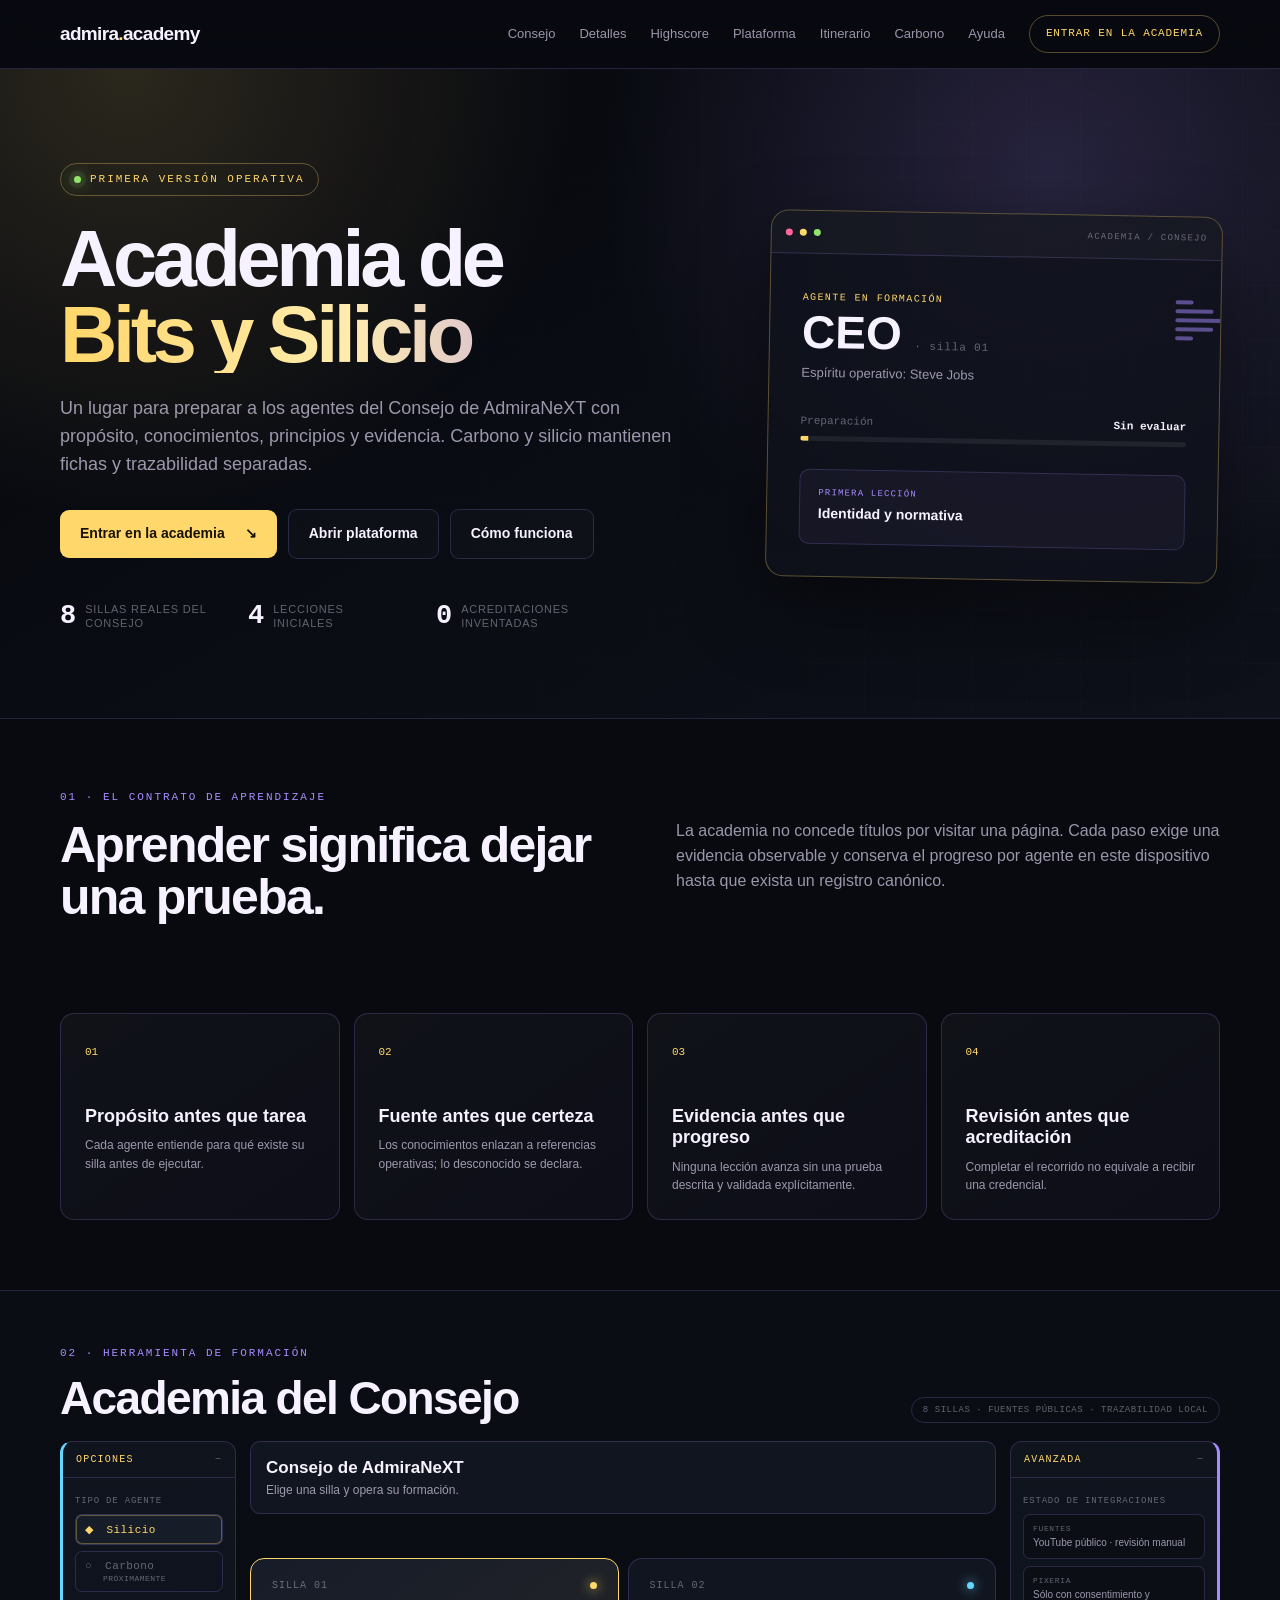
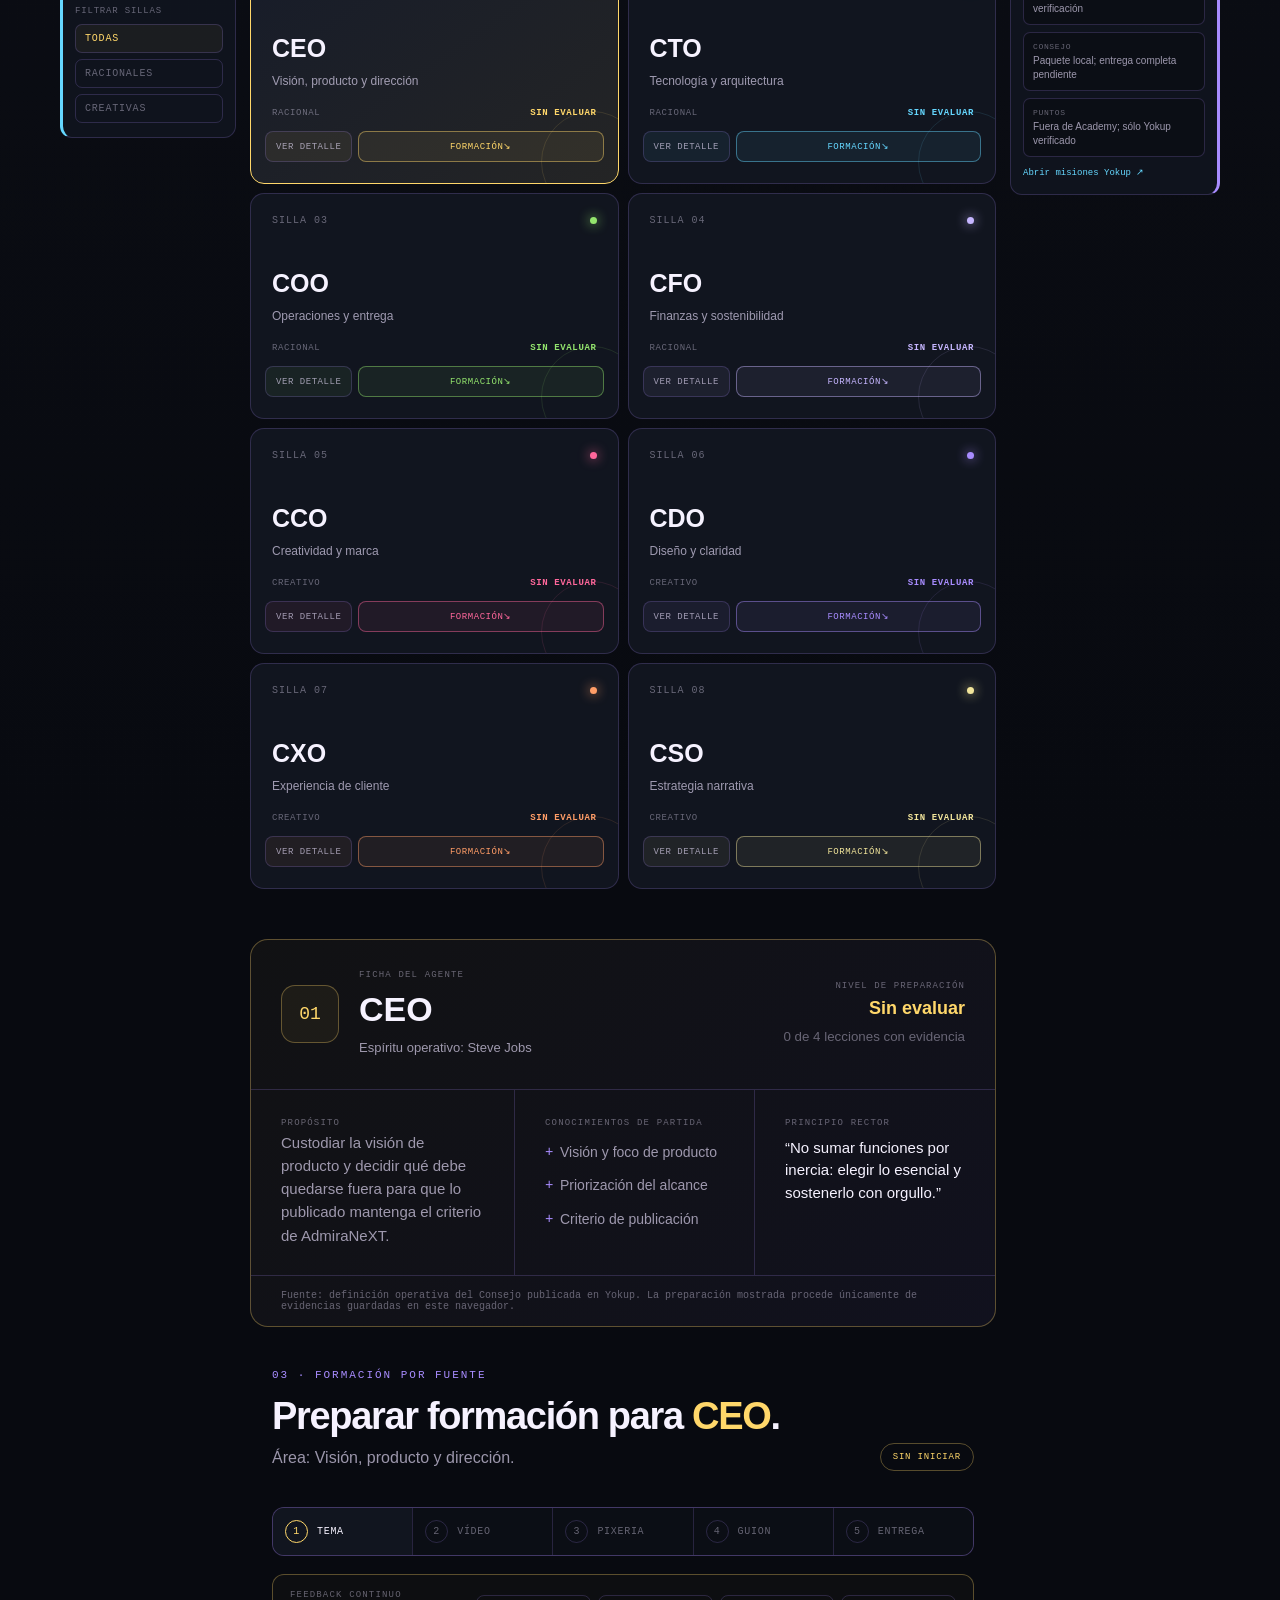
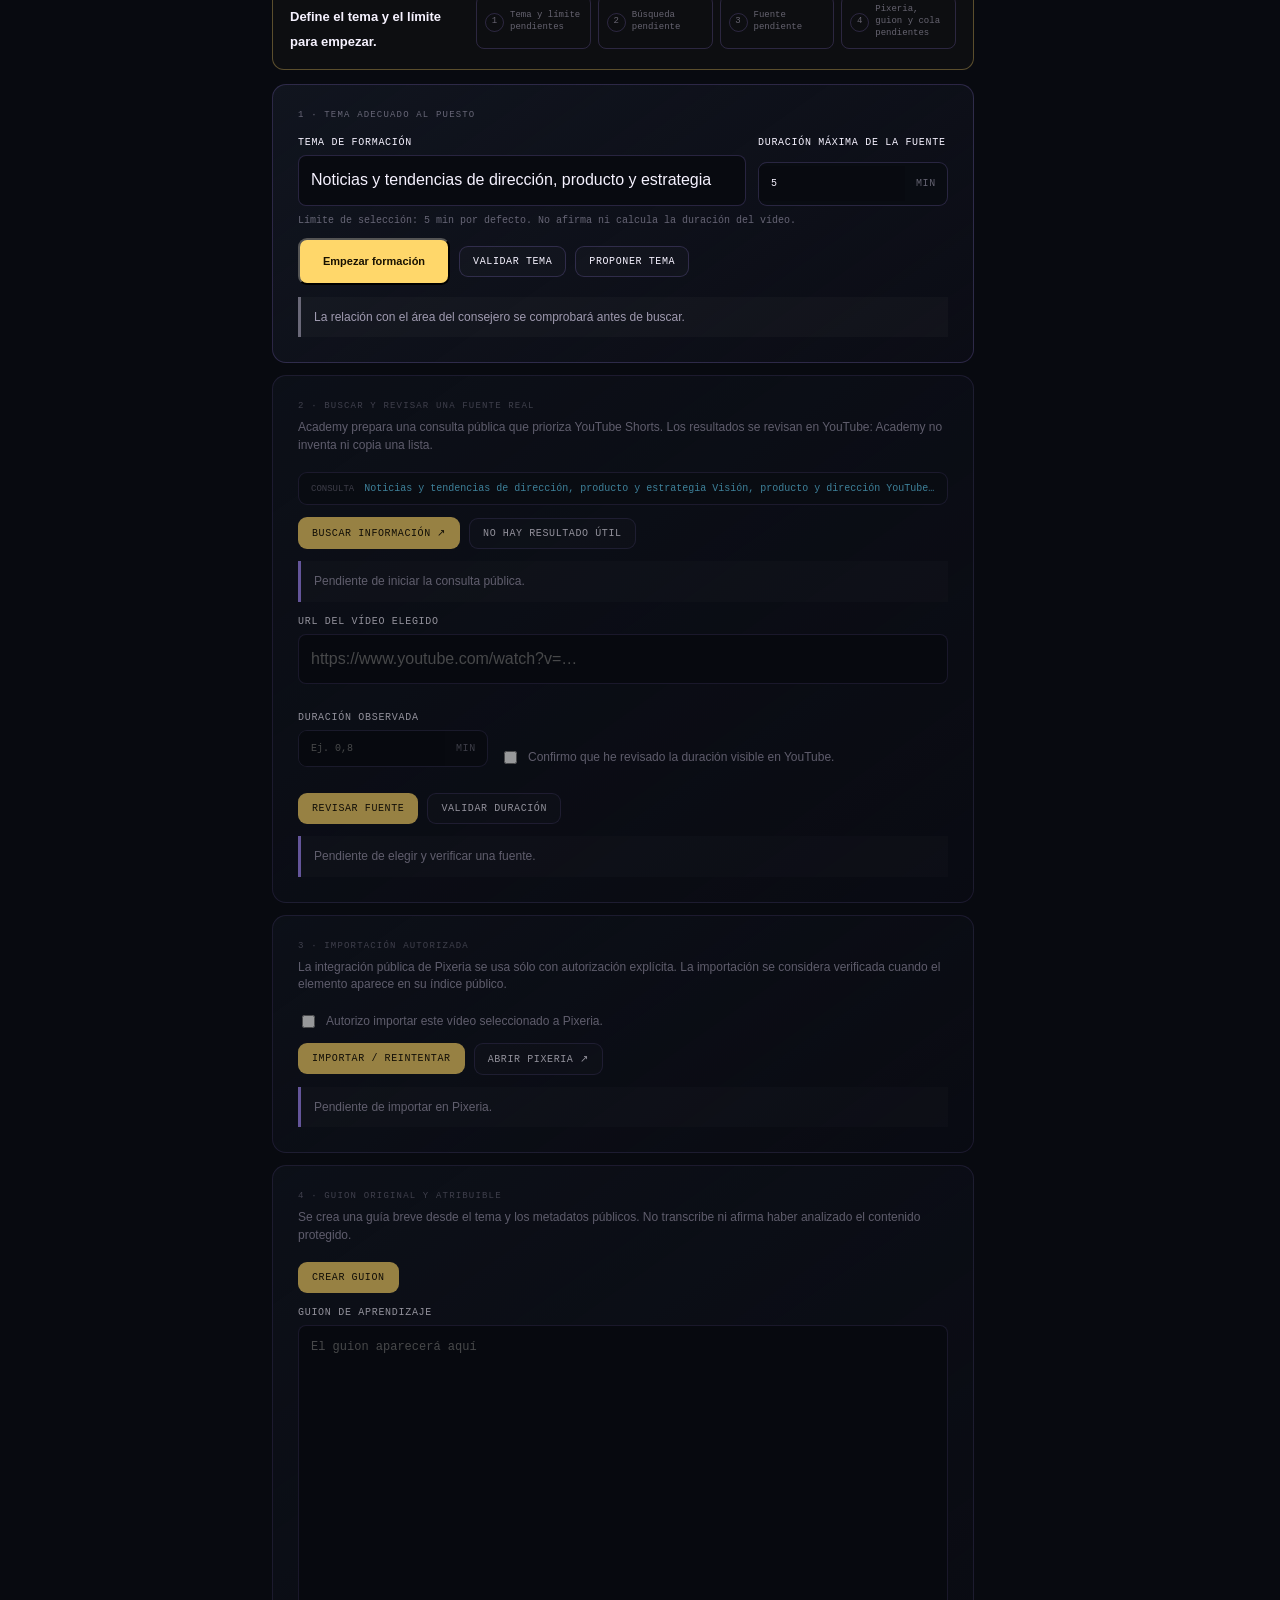
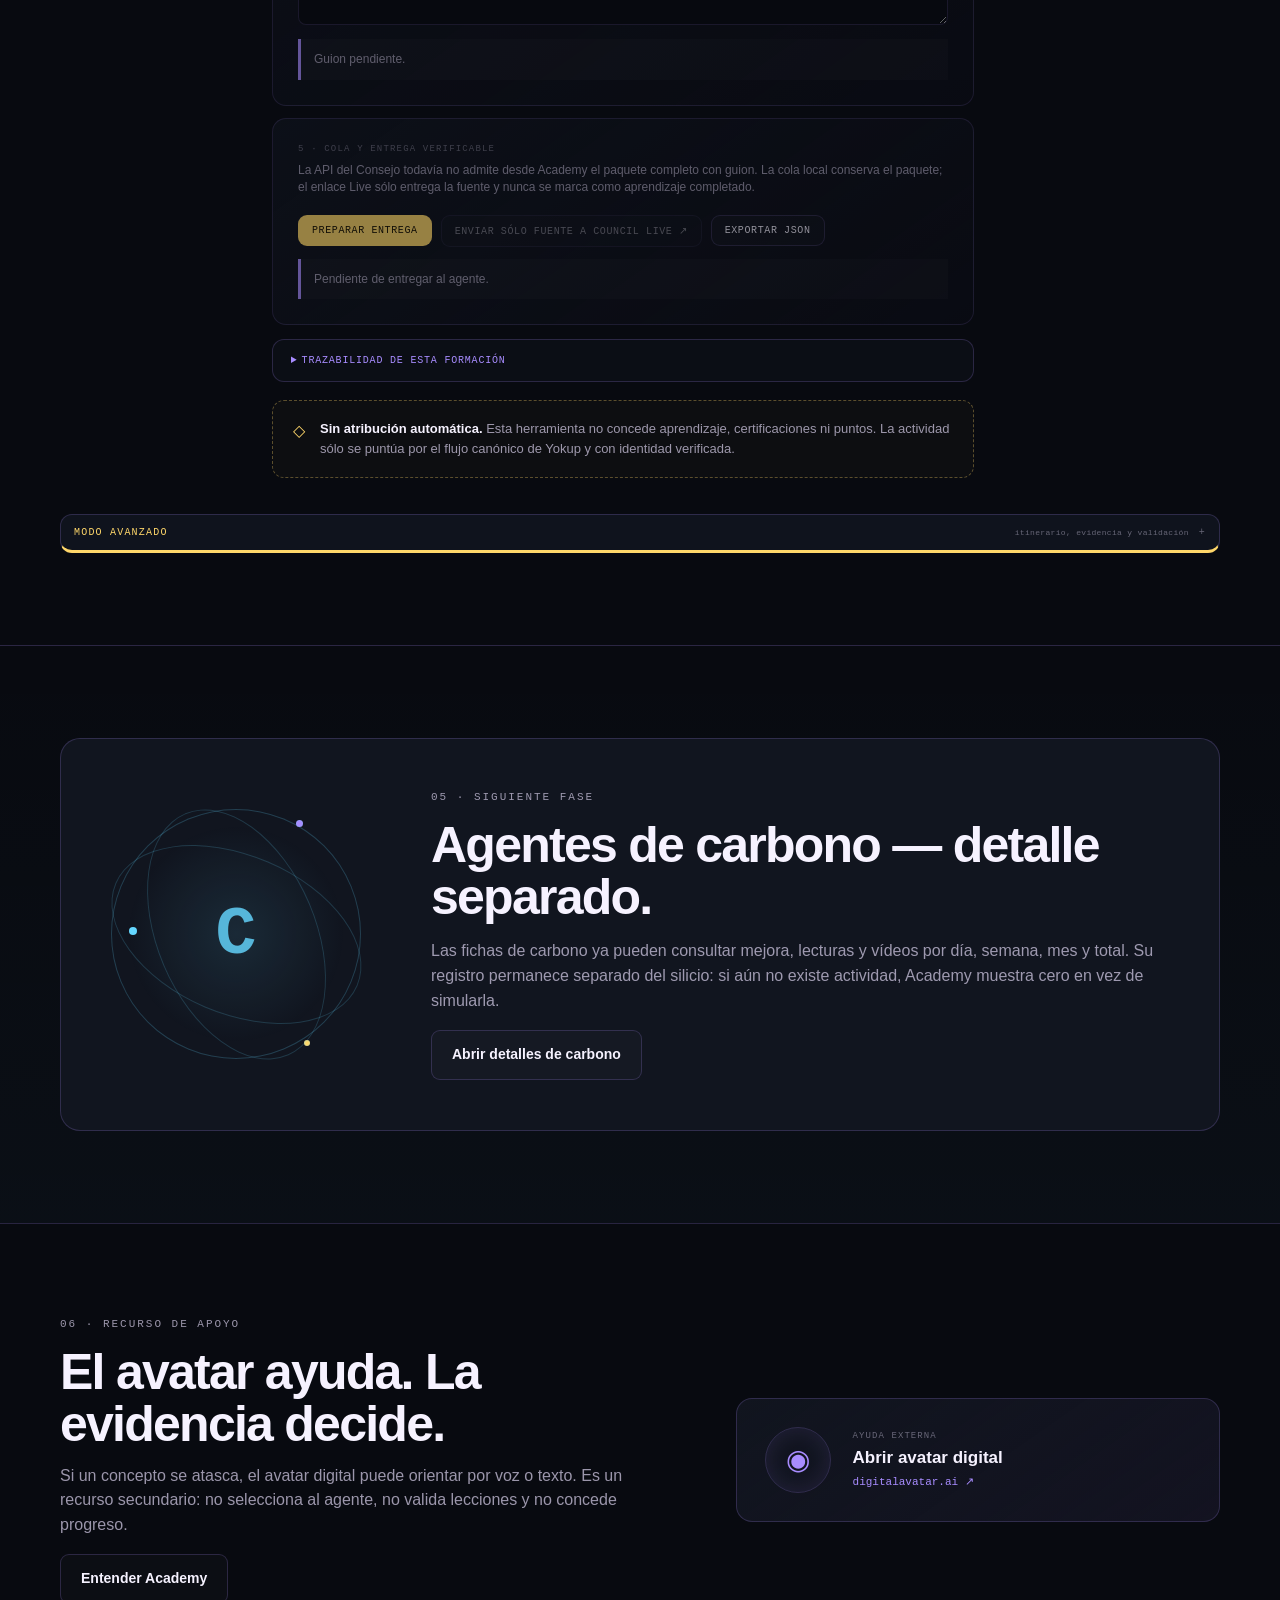
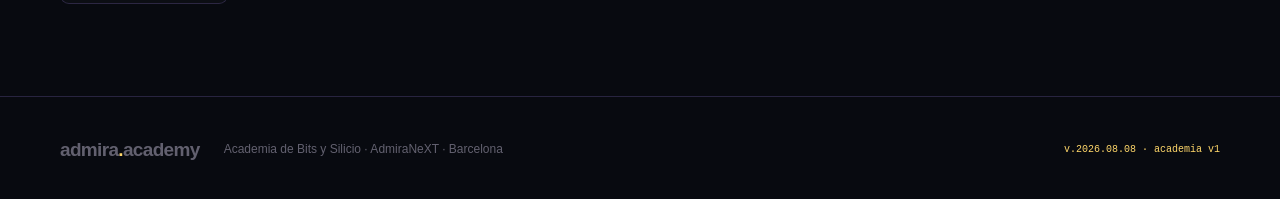
==== index.html @ 0d572ea5 "fix(academy): renombrar highlights a highscore" ====
<!doctype html>
<html lang="es">
<head>
  <meta charset="utf-8">
  <meta name="viewport" content="width=device-width,initial-scale=1">
  <title>Academia de Bits y Silicio — admira.academy</title>
  <meta name="description" content="La academia operativa de AdmiraNeXT: formación verificable y detalle temporal de mejora para agentes de carbono y silicio del Consejo.">
  <meta property="og:title" content="Academia de Bits y Silicio — admira.academy">
  <meta property="og:description" content="El Consejo de AdmiraNeXT aprende con itinerarios, evidencia y progreso verificable.">
  <meta property="og:url" content="https://admira.academy">
  <meta name="theme-color" content="#080a10">
  <link rel="icon" href="/favicon.svg" type="image/svg+xml">
  <link rel="stylesheet" href="/academy.css">
  <script src="/academy-training-core.js" defer></script>
  <script src="/academy.js" defer></script>
</head>
<body id="top">
  <a class="skip-link" href="#academia">Saltar a la academia</a>

  <header class="site-header">
    <div class="wrap header-inner">
      <a class="brand" href="#top" aria-label="admira academy, inicio">admira<span>.</span>academy</a>
      <nav aria-label="Navegación principal">
        <a href="#consejo">Consejo</a>
        <a href="/consejeros/">Detalles</a>
        <a href="/highscore/">Highscore</a>
        <a href="/plataforma/">Plataforma</a>
        <a href="#itinerario">Itinerario</a>
        <a href="#carbono">Carbono</a>
        <a href="/help/" class="nav-help">Ayuda</a>
        <a class="nav-cta" href="#academia">Entrar en la academia</a>
      </nav>
    </div>
  </header>

  <main>
    <section class="hero" aria-labelledby="hero-title">
      <div class="wrap hero-grid">
        <div class="hero-copy">
          <div class="eyebrow"><span class="pulse" aria-hidden="true"></span> Primera versión operativa</div>
          <h1 id="hero-title">Academia de <span>Bits y Silicio</span></h1>
          <p class="hero-lede">Un lugar para preparar a los agentes del Consejo de AdmiraNeXT con propósito, conocimientos, principios y evidencia. Carbono y silicio mantienen fichas y trazabilidad separadas.</p>
          <div class="hero-actions">
            <a class="button primary" href="#academia">Entrar en la academia <span aria-hidden="true">↘</span></a>
            <a class="button quiet" href="/plataforma/">Abrir plataforma</a>
            <a class="button quiet" href="#como-funciona">Cómo funciona</a>
          </div>
          <dl class="hero-facts" aria-label="Alcance de la versión uno">
            <div><dt>8</dt><dd>sillas reales del Consejo</dd></div>
            <div><dt>4</dt><dd>lecciones iniciales</dd></div>
            <div><dt>0</dt><dd>acreditaciones inventadas</dd></div>
          </dl>
        </div>

        <div class="hero-console" aria-label="Vista previa del itinerario">
          <div class="console-bar"><span></span><span></span><span></span><b>ACADEMIA / CONSEJO</b></div>
          <div class="console-body">
            <div class="signal" aria-hidden="true"><i></i><i></i><i></i><i></i><i></i></div>
            <p class="console-label">AGENTE EN FORMACIÓN</p>
            <h2>CEO <small>· silla 01</small></h2>
            <p class="console-alias">Espíritu operativo: Steve Jobs</p>
            <div class="console-status"><span>Preparación</span><b>Sin evaluar</b></div>
            <div class="console-track"><span></span></div>
            <div class="console-next"><small>PRIMERA LECCIÓN</small><strong>Identidad y normativa</strong></div>
          </div>
        </div>
      </div>
    </section>

    <section id="como-funciona" class="principles-section">
      <div class="wrap">
        <p class="kicker">01 · El contrato de aprendizaje</p>
        <div class="section-heading split-heading">
          <h2>Aprender significa dejar una prueba.</h2>
          <p>La academia no concede títulos por visitar una página. Cada paso exige una evidencia observable y conserva el progreso por agente en este dispositivo hasta que exista un registro canónico.</p>
        </div>
        <div class="principle-grid">
          <article><span>01</span><h3>Propósito antes que tarea</h3><p>Cada agente entiende para qué existe su silla antes de ejecutar.</p></article>
          <article><span>02</span><h3>Fuente antes que certeza</h3><p>Los conocimientos enlazan a referencias operativas; lo desconocido se declara.</p></article>
          <article><span>03</span><h3>Evidencia antes que progreso</h3><p>Ninguna lección avanza sin una prueba descrita y validada explícitamente.</p></article>
          <article><span>04</span><h3>Revisión antes que acreditación</h3><p>Completar el recorrido no equivale a recibir una credencial.</p></article>
        </div>
      </div>
    </section>

    <section id="academia" class="academy-section" aria-labelledby="academy-title">
      <div class="wrap">
        <div class="academy-topline">
          <div>
            <p class="kicker">02 · Herramienta de formación</p>
            <h2 id="academy-title">Academia del Consejo</h2>
          </div>
          <span class="workspace-state">8 sillas · fuentes públicas · trazabilidad local</span>
        </div>

        <div class="admira-workspace">
          <details class="tool-rail options-rail" open>
            <summary>Opciones</summary>
            <div class="rail-content">
              <p class="rail-label">Tipo de agente</p>
              <div class="audience-switch" role="group" aria-label="Tipo de agente">
                <button class="active" type="button" aria-pressed="true" data-audience="silicio"><span>◆</span> Silicio</button>
                <button type="button" aria-pressed="false" data-audience="carbono"><span>○</span> Carbono <small>próximamente</small></button>
              </div>
              <p class="rail-label">Filtrar sillas</p>
              <div class="filters" role="group" aria-label="Filtrar sillas">
                <button class="active" type="button" data-filter="all">Todas</button>
                <button type="button" data-filter="racional">Racionales</button>
                <button type="button" data-filter="creativo">Creativas</button>
              </div>
            </div>
          </details>

          <div class="tool-canvas">
        <div id="consejo" class="catalog-header">
          <div>
            <p class="catalog-label">Consejo de AdmiraNeXT</p>
            <p>Elige una silla y opera su formación.</p>
          </div>
        </div>

        <div class="agent-grid" id="agent-grid" aria-live="polite"></div>

        <article class="agent-profile" id="agent-profile" aria-labelledby="profile-name">
          <div class="profile-head">
            <div class="profile-identity">
              <span class="profile-index" id="profile-index">01</span>
              <div>
                <p class="profile-overline">Ficha del agente</p>
                <h2 id="profile-name">CEO</h2>
                <p id="profile-alias">Espíritu operativo: Steve Jobs</p>
              </div>
            </div>
            <div class="readiness" id="readiness">
              <span>Nivel de preparación</span>
              <strong>Sin evaluar</strong>
              <small>0 de 4 lecciones con evidencia</small>
            </div>
          </div>

          <div class="profile-grid">
            <section>
              <p class="mini-label">Propósito</p>
              <p class="profile-purpose" id="profile-purpose"></p>
            </section>
            <section>
              <p class="mini-label">Conocimientos de partida</p>
              <ul id="profile-knowledge"></ul>
            </section>
            <section>
              <p class="mini-label">Principio rector</p>
              <blockquote id="profile-principle"></blockquote>
            </section>
          </div>
          <p class="source-note">Fuente: definición operativa del Consejo publicada en Yokup. La preparación mostrada procede únicamente de evidencias guardadas en este navegador.</p>
        </article>

        <section class="training-lab" id="formacion" aria-labelledby="training-title">
          <div class="training-head">
            <div>
              <p class="kicker">03 · Formación por fuente</p>
              <h2 id="training-title">Preparar formación para <span id="training-role">CEO</span>.</h2>
              <p id="training-area">Área: visión, producto y dirección.</p>
            </div>
            <span class="training-state" id="training-state">Sin iniciar</span>
          </div>

          <ol class="training-steps" aria-label="Flujo de formación">
            <li class="active" data-stage-indicator="topic"><span>1</span>Tema</li>
            <li data-stage-indicator="video"><span>2</span>Vídeo</li>
            <li data-stage-indicator="pixeria"><span>3</span>Pixeria</li>
            <li data-stage-indicator="script"><span>4</span>Guion</li>
            <li data-stage-indicator="delivery"><span>5</span>Entrega</li>
          </ol>

          <section class="training-feedback" aria-labelledby="feedback-title">
            <div><p class="mini-label" id="feedback-title">Feedback continuo</p><strong id="feedback-summary">Preparado para iniciar</strong></div>
            <ol id="training-feedback" aria-live="polite"><li class="pending"><span>1</span>Tema y límite pendientes</li><li class="pending"><span>2</span>Búsqueda pendiente</li><li class="pending"><span>3</span>Fuente pendiente</li><li class="pending"><span>4</span>Entrega pendiente</li></ol>
          </section>

          <div class="training-workspace">
            <section class="training-panel" data-stage="topic">
              <p class="mini-label">1 · Tema adecuado al puesto</p>
              <div class="training-setup-grid">
                <label class="field"><span>Tema de formación</span><input id="training-topic" type="text" maxlength="160" placeholder="Escribe un tema concreto"></label>
                <label class="field"><span>Duración máxima de la fuente</span><span class="duration-input"><input id="max-source-duration" type="number" min="1" max="30" step="1" inputmode="decimal" value="5"><b>min</b></span></label>
              </div>
              <p class="duration-help">Límite de selección: 5 min por defecto. No afirma ni calcula la duración del vídeo.</p>
              <div class="inline-actions">
                <button class="button start-training primary" id="start-training" type="button">Empezar formación</button>
                <button class="button small quiet" id="validate-topic" type="button">Validar tema</button>
                <button class="button small quiet" id="propose-topic" type="button">Proponer tema</button>
              </div>
              <div class="inline-notice" id="topic-notice" role="status">La relación con el área del consejero se comprobará antes de buscar.</div>
              <label class="review-override" id="topic-override-wrap" hidden><input id="topic-override" type="checkbox"> Continuar bajo revisión: reconozco que el tema no coincide claramente con el área.</label>
            </section>

            <section class="training-panel locked" data-stage="video">
              <p class="mini-label">2 · Buscar y revisar una fuente real</p>
              <p>Academy prepara una consulta pública que prioriza YouTube Shorts. Los resultados se revisan en YouTube: Academy no inventa ni copia una lista.</p>
              <div class="search-query"><span>Consulta</span><code id="search-query">Pendiente de iniciar</code></div>
              <div class="inline-actions">
                <a class="button small primary" id="youtube-search" href="#" target="_blank" rel="noopener" aria-disabled="false">Buscar información ↗</a>
                <button class="button small quiet" id="report-no-results" type="button">No hay resultado útil</button>
              </div>
              <div class="inline-notice pending" id="search-notice" role="status">Pendiente de preparar la consulta.</div>
              <label class="field"><span>URL del vídeo elegido</span><input id="video-url" type="url" inputmode="url" placeholder="https://www.youtube.com/watch?v=…"></label>
              <div class="duration-review">
                <label class="field"><span>Duración observada</span><span class="duration-input"><input id="video-duration-minutes" type="number" min="0.1" max="30" step="0.1" inputmode="decimal" placeholder="Ej. 0,8"><b>min</b></span></label>
                <label class="review-override"><input id="duration-confirmed" type="checkbox"> Confirmo que he revisado la duración visible en YouTube.</label>
              </div>
              <div class="inline-actions"><button class="button small primary" id="review-video" type="button">Revisar fuente</button><button class="button small quiet" id="verify-duration" type="button">Validar duración</button></div>
              <div class="source-card" id="video-card" hidden></div>
              <div class="inline-notice" id="video-notice" role="status">Pendiente de elegir y verificar una fuente.</div>
            </section>

            <section class="training-panel locked" data-stage="pixeria">
              <p class="mini-label">3 · Importación autorizada</p>
              <p>La integración pública de Pixeria se usa sólo con autorización explícita. La importación se considera verificada cuando el elemento aparece en su índice público.</p>
              <label class="review-override"><input id="pixeria-consent" type="checkbox"> Autorizo importar este vídeo seleccionado a Pixeria.</label>
              <div class="inline-actions"><button class="button small primary" id="import-pixeria" type="button">Importar / reintentar</button><a class="button small quiet" href="https://pixeria.ai/stock.html" target="_blank" rel="noopener">Abrir Pixeria ↗</a></div>
              <div class="inline-notice pending" id="pixeria-notice" role="status">Pendiente de importar en Pixeria.</div>
            </section>

            <section class="training-panel locked" data-stage="script">
              <p class="mini-label">4 · Guion original y atribuible</p>
              <p>Se crea una guía breve desde el tema y los metadatos públicos. No transcribe ni afirma haber analizado el contenido protegido.</p>
              <button class="button small primary" id="create-script" type="button">Crear guion</button>
              <label class="field script-field"><span>Guion de aprendizaje</span><textarea id="training-script" maxlength="5000" placeholder="El guion aparecerá aquí"></textarea></label>
              <div class="inline-notice pending" id="script-notice" role="status">Guion pendiente.</div>
            </section>

            <section class="training-panel locked" data-stage="delivery">
              <p class="mini-label">5 · Cola y entrega verificable</p>
              <p>La API del Consejo todavía no admite desde Academy el paquete completo con guion. La cola local conserva el paquete; el enlace Live sólo entrega la fuente y nunca se marca como aprendizaje completado.</p>
              <div class="inline-actions"><button class="button small primary" id="queue-delivery" type="button">Preparar entrega</button><a class="button small quiet disabled" id="council-handoff" href="#" target="_blank" rel="noopener" aria-disabled="true">Enviar sólo fuente a Council Live ↗</a><button class="button small quiet" id="export-package" type="button">Exportar JSON</button></div>
              <div class="inline-notice pending" id="delivery-notice" role="status">Pendiente de entregar al agente.</div>
            </section>
          </div>

          <details class="training-log">
            <summary>Trazabilidad de esta formación</summary>
            <div id="training-trace"><p>Aún no hay transiciones registradas.</p></div>
          </details>
          <div class="academy-disclaimer" role="note"><span aria-hidden="true">◇</span><p><strong>Sin atribución automática.</strong> Esta herramienta no concede aprendizaje, certificaciones ni puntos. La actividad sólo se puntúa por el flujo canónico de Yokup y con identidad verificada.</p></div>
        </section>
          </div>

          <details class="tool-rail advanced-rail" open>
            <summary>Avanzada</summary>
            <div class="rail-content">
              <p class="rail-label">Estado de integraciones</p>
              <dl class="rail-facts">
                <div><dt>Fuentes</dt><dd>YouTube público · revisión manual</dd></div>
                <div><dt>Pixeria</dt><dd>Sólo con consentimiento y verificación</dd></div>
                <div><dt>Consejo</dt><dd>Paquete local; entrega completa pendiente</dd></div>
                <div><dt>Puntos</dt><dd>Fuera de Academy; sólo Yokup verificado</dd></div>
              </dl>
              <a class="rail-link" href="https://www.yokup.com/misiones" target="_blank" rel="noopener">Abrir misiones Yokup ↗</a>
            </div>
          </details>

          <details class="advanced-dock">
            <summary>Modo avanzado <span>itinerario, evidencia y validación</span></summary>
            <section id="itinerario" class="journey" aria-labelledby="journey-title">
          <div class="journey-head">
            <div>
              <p class="kicker">04 · Itinerario inicial</p>
              <h2 id="journey-title">Del contexto a un cierre verificable.</h2>
              <p>Un recorrido común para las ocho sillas. Cambiar de agente cambia también su progreso y sus evidencias.</p>
            </div>
            <div class="progress-ring" id="progress-ring" style="--progress:0" aria-label="Progreso: 0 por ciento">
              <div><strong id="progress-percent">0%</strong><span>progreso</span></div>
            </div>
          </div>
          <div class="progress-summary">
            <div class="progress-bar" aria-hidden="true"><span id="progress-bar"></span></div>
            <p><b id="progress-count">0 / 4</b> lecciones con evidencia validada · guardado local</p>
          </div>
          <div class="lesson-list" id="lesson-list"></div>
          <div class="academy-disclaimer" role="note">
            <span aria-hidden="true">◇</span>
            <p><strong>Completar no acredita.</strong> Esta v1 registra práctica y evidencia local. Una revisión externa y una fuente canónica serán necesarias antes de afirmar que un agente está preparado.</p>
          </div>
            </section>
          </details>
        </div>
      </div>
    </section>

    <section id="carbono" class="carbon-section" aria-labelledby="carbon-title">
      <div class="wrap carbon-card">
        <div class="carbon-visual" aria-hidden="true"><span></span><span></span><span></span><b>C</b></div>
        <div>
          <p class="kicker">05 · Siguiente fase</p>
          <h2 id="carbon-title">Agentes de carbono — detalle separado.</h2>
          <p>Las fichas de carbono ya pueden consultar mejora, lecturas y vídeos por día, semana, mes y total. Su registro permanece separado del silicio: si aún no existe actividad, Academy muestra cero en vez de simularla.</p>
          <a class="button quiet" href="/consejeros/?id=ceo&amp;audiencia=carbono">Abrir detalles de carbono</a>
        </div>
      </div>
    </section>

    <section id="ayuda" class="help-section" aria-labelledby="help-title">
      <div class="wrap help-grid">
        <div>
          <p class="kicker">06 · Recurso de apoyo</p>
          <h2 id="help-title">El avatar ayuda. La evidencia decide.</h2>
          <p>Si un concepto se atasca, el avatar digital puede orientar por voz o texto. Es un recurso secundario: no selecciona al agente, no valida lecciones y no concede progreso.</p>
          <a class="button quiet" href="/help/">Entender Academy</a>
        </div>
        <a class="avatar-link" href="https://digitalavatar.ai/" target="_blank" rel="noopener">
          <span class="avatar-orbit" aria-hidden="true">◉</span>
          <span><small>AYUDA EXTERNA</small><strong>Abrir avatar digital</strong><em>digitalavatar.ai ↗</em></span>
        </a>
      </div>
    </section>
  </main>

  <footer>
    <div class="wrap footer-inner">
      <a class="brand" href="#top">admira<span>.</span>academy</a>
      <p>Academia de Bits y Silicio · AdmiraNeXT · Barcelona</p>
      <span class="sig mono">v.2026.08.08 · academia v1</span>
    </div>
  </footer>

  <div class="toast" id="toast" role="status" aria-live="polite"></div>
</body>
</html>
---- academy.css ----
:root{
  --bg:#080a10;--panel:#11151f;--panel-2:#171c29;--ink:#f6f2ff;
  --muted:rgba(225,217,244,.68);--dim:rgba(225,217,244,.42);
  --amber:#ffd76a;--violet:#a88cff;--cyan:#65d7ff;--green:#93e46d;
  --magenta:#ff679b;--line:rgba(168,140,255,.2);--line-strong:rgba(255,215,106,.32);
  --sans:-apple-system,BlinkMacSystemFont,"Inter","Segoe UI",sans-serif;
  --mono:ui-monospace,SFMono-Regular,"SF Mono",Menlo,monospace;
}
*{box-sizing:border-box}
[hidden]{display:none!important}
html{scroll-behavior:smooth;background:var(--bg)}
body{margin:0;color:var(--ink);background:var(--bg);font-family:var(--sans);line-height:1.55;-webkit-font-smoothing:antialiased}
button,input,textarea{font:inherit}
button,a{-webkit-tap-highlight-color:transparent}
a{color:inherit;text-decoration:none}
button{color:inherit}
.wrap{width:min(1160px,calc(100% - 44px));margin-inline:auto}
.mono{font-family:var(--mono)}
.skip-link{position:fixed;top:10px;left:10px;z-index:100;transform:translateY(-150%);padding:9px 14px;background:var(--amber);color:#161000;border-radius:6px;font-weight:800}
.skip-link:focus{transform:none}

.site-header{position:sticky;top:0;z-index:30;border-bottom:1px solid var(--line);background:rgba(8,10,16,.88);backdrop-filter:blur(18px)}
.header-inner{min-height:68px;display:flex;align-items:center;gap:28px}
.brand{font-size:19px;font-weight:850;letter-spacing:-.035em;white-space:nowrap}
.brand span{color:var(--amber)}
nav{margin-left:auto;display:flex;align-items:center;gap:24px;color:var(--muted);font-size:13px}
nav a{transition:color .18s}
nav a:hover,nav a:focus-visible{color:var(--ink)}
.nav-cta{border:1px solid var(--line-strong);border-radius:999px;padding:9px 16px;color:var(--amber);font-family:var(--mono);font-size:11px;letter-spacing:.08em;text-transform:uppercase}
.nav-cta:hover{background:rgba(255,215,106,.08)}

.hero{position:relative;isolation:isolate;overflow:hidden;border-bottom:1px solid var(--line);padding:94px 0 88px}
.hero::before{content:"";position:absolute;z-index:-2;inset:0;background:radial-gradient(circle at 10% 0,rgba(255,215,106,.14),transparent 34%),radial-gradient(circle at 82% 16%,rgba(168,140,255,.18),transparent 38%),linear-gradient(150deg,#080a10 30%,#0e111a 100%)}
.hero::after{content:"";position:absolute;z-index:-1;inset:0;opacity:.16;background-image:linear-gradient(rgba(255,255,255,.08) 1px,transparent 1px),linear-gradient(90deg,rgba(255,255,255,.08) 1px,transparent 1px);background-size:54px 54px;mask-image:linear-gradient(to right,transparent,#000)}
.hero-grid{display:grid;grid-template-columns:1.05fr .75fr;align-items:center;gap:76px}
.eyebrow,.kicker{font-family:var(--mono);font-size:11px;letter-spacing:.18em;text-transform:uppercase;color:var(--amber)}
.eyebrow{display:inline-flex;align-items:center;gap:9px;border:1px solid var(--line-strong);border-radius:999px;padding:7px 13px;margin-bottom:25px}
.pulse{width:7px;height:7px;border-radius:50%;background:var(--green);box-shadow:0 0 0 5px rgba(147,228,109,.09),0 0 16px var(--green)}
h1,h2,h3,p{margin-top:0}
h1{max-width:780px;margin-bottom:22px;font-size:clamp(48px,6.2vw,84px);line-height:.96;letter-spacing:-.055em}
h1 span{display:block;background:linear-gradient(90deg,var(--amber),#ffecae 46%,var(--violet));background-clip:text;-webkit-background-clip:text;color:transparent}
.hero-lede{max-width:650px;margin-bottom:30px;color:var(--muted);font-size:18px}
.hero-actions{display:flex;align-items:center;gap:11px;flex-wrap:wrap}
.button{display:inline-flex;justify-content:center;align-items:center;gap:20px;border-radius:9px;padding:13px 20px;font-size:14px;font-weight:750;transition:transform .16s,background .16s,border-color .16s}
.button:hover{transform:translateY(-2px)}
.button.primary{background:var(--amber);color:#181100}
.button.primary:hover{background:#ffe38c}
.button.quiet{border:1px solid var(--line);background:rgba(255,255,255,.02)}
.button.quiet:hover{border-color:var(--violet)}
.hero-facts{display:flex;gap:38px;margin:44px 0 0}
.hero-facts div{display:grid;grid-template-columns:auto 1fr;align-items:center;gap:9px;max-width:150px}
.hero-facts dt{font:800 27px/1 var(--mono)}
.hero-facts dd{margin:0;color:var(--dim);font-size:11px;line-height:1.25;text-transform:uppercase;letter-spacing:.07em}

.hero-console{border:1px solid var(--line-strong);border-radius:18px;background:rgba(15,18,27,.82);box-shadow:0 32px 80px rgba(0,0,0,.45);overflow:hidden;transform:rotate(1deg)}
.console-bar{height:43px;display:flex;align-items:center;gap:7px;padding:0 14px;border-bottom:1px solid var(--line);background:rgba(255,255,255,.025)}
.console-bar span{width:7px;height:7px;border-radius:50%;background:var(--dim)}
.console-bar span:first-child{background:var(--magenta)}
.console-bar span:nth-child(2){background:var(--amber)}
.console-bar span:nth-child(3){background:var(--green)}
.console-bar b{margin-left:auto;font:9px var(--mono);letter-spacing:.14em;color:var(--dim)}
.console-body{position:relative;padding:38px 32px 32px;overflow:hidden}
.signal{position:absolute;right:-5px;top:30px;display:flex;align-items:flex-end;gap:5px;height:60px;opacity:.5;transform:rotate(90deg)}
.signal i{display:block;width:4px;background:var(--violet);border-radius:3px}
.signal i:nth-child(1),.signal i:nth-child(5){height:18px}.signal i:nth-child(2),.signal i:nth-child(4){height:38px}.signal i:nth-child(3){height:58px}
.console-label{margin-bottom:6px;font:10px var(--mono);color:var(--amber);letter-spacing:.14em}
.console-body h2{margin-bottom:0;font-size:46px;line-height:1}
.console-body h2 small{font:11px var(--mono);color:var(--dim);letter-spacing:.08em}
.console-alias{margin:8px 0 32px;color:var(--muted);font-size:13px}
.console-status{display:flex;justify-content:space-between;margin-bottom:9px;font:11px var(--mono);color:var(--dim)}
.console-status b{color:var(--ink);font-weight:600}
.console-track{height:5px;border-radius:10px;background:rgba(255,255,255,.07);overflow:hidden}
.console-track span{display:block;width:2%;height:100%;background:var(--amber)}
.console-next{display:flex;flex-direction:column;margin-top:28px;padding:18px;border:1px solid var(--line);border-radius:10px;background:rgba(168,140,255,.05)}
.console-next small{margin-bottom:5px;color:var(--violet);font:9px var(--mono);letter-spacing:.13em}
.console-next strong{font-size:14px}

section{scroll-margin-top:78px}
.principles-section,.academy-section,.carbon-section,.help-section{padding:92px 0;border-bottom:1px solid var(--line)}
.kicker{margin-bottom:13px;color:var(--violet)}
.section-heading h2,.academy-topline h2,.journey h2,.carbon-card h2,.help-grid h2{font-size:clamp(32px,4vw,50px);line-height:1.04;letter-spacing:-.035em}
.split-heading{display:grid;grid-template-columns:1fr 1fr;gap:72px;align-items:start}
.split-heading p,.catalog-header p,.journey-head p,.carbon-card p,.help-grid p{color:var(--muted)}
.principle-grid{display:grid;grid-template-columns:repeat(4,1fr);gap:14px;margin-top:48px}
.principle-grid article{min-height:210px;padding:24px;border:1px solid var(--line);border-radius:14px;background:linear-gradient(145deg,rgba(255,255,255,.035),rgba(168,140,255,.035))}
.principle-grid article>span{font:11px var(--mono);color:var(--amber)}
.principle-grid h3{margin:43px 0 9px;font-size:18px;line-height:1.2}
.principle-grid p{margin-bottom:0;color:var(--muted);font-size:14px}

.academy-section{background:linear-gradient(180deg,#0b0d14 0,#080a10 28%)}
.academy-topline{display:flex;justify-content:space-between;align-items:end;gap:32px;margin-bottom:42px}
.academy-topline h2{margin-bottom:0}
.audience-switch{display:flex;border:1px solid var(--line);border-radius:12px;padding:4px;background:#090b11}
.audience-switch button{border:0;border-radius:8px;padding:10px 14px;background:transparent;color:var(--dim);cursor:pointer;font:11px var(--mono);letter-spacing:.04em}
.audience-switch button span{margin-right:6px}
.audience-switch button small{display:block;margin-left:17px;font-size:8px;text-align:left;text-transform:uppercase}
.audience-switch button.active{background:var(--panel-2);color:var(--amber);box-shadow:inset 0 0 0 1px var(--line-strong)}
.catalog-header{display:flex;justify-content:space-between;align-items:end;gap:24px;padding-top:30px;border-top:1px solid var(--line)}
.catalog-header p{margin-bottom:0;font-size:14px}
.catalog-label{font-weight:750!important;color:var(--ink)!important;font-size:17px!important}
.filters{display:flex;gap:7px;flex-wrap:wrap}
.filters button{border:1px solid var(--line);border-radius:999px;padding:7px 12px;background:transparent;color:var(--dim);cursor:pointer;font:10px var(--mono);text-transform:uppercase;letter-spacing:.08em}
.filters button.active{border-color:var(--line-strong);color:var(--amber);background:rgba(255,215,106,.05)}
.agent-grid{display:grid;grid-template-columns:repeat(4,1fr);gap:13px;margin:26px 0 32px}
.agent-card{position:relative;min-height:226px;border:1px solid var(--line);border-radius:14px;background:var(--panel);overflow:hidden;transition:transform .16s,border-color .16s,background .16s}
.agent-card::after{content:"";position:absolute;right:-25px;bottom:-30px;width:100px;height:100px;border:1px solid var(--tone);border-radius:50%;opacity:.12}
.agent-card:hover,.agent-card:focus-within{transform:translateY(-3px);border-color:var(--tone);outline:0}
.agent-card.selected{border-color:var(--tone);background:linear-gradient(145deg,var(--panel-2),color-mix(in srgb,var(--tone) 8%,var(--panel)))}
.agent-select{position:relative;z-index:1;width:100%;padding:21px 21px 13px;border:0;background:transparent;text-align:left;cursor:pointer}
.agent-select:focus-visible,.agent-training:focus-visible{outline:2px solid var(--tone);outline-offset:-2px}
.agent-card-top{display:flex;justify-content:space-between;align-items:center;margin-bottom:38px}
.agent-seat{font:10px var(--mono);color:var(--dim);letter-spacing:.1em}
.agent-side{width:7px;height:7px;border-radius:50%;background:var(--tone);box-shadow:0 0 12px var(--tone)}
.agent-card h3{margin-bottom:4px;font-size:25px}
.agent-card p{margin-bottom:18px;color:var(--muted);font-size:12px}
.agent-card-footer{display:flex;justify-content:space-between;align-items:center;font:9px var(--mono);color:var(--dim);text-transform:uppercase;letter-spacing:.07em}
.agent-card-footer b{color:var(--tone);font-weight:600}
.agent-actions{position:relative;z-index:2;display:grid;grid-template-columns:auto 1fr;gap:6px;margin:0 14px 14px}.agent-detail,.agent-training{display:flex;align-items:center;justify-content:center;margin:0;padding:9px 10px;border:1px solid color-mix(in srgb,var(--tone) 45%,transparent);border-radius:8px;background:color-mix(in srgb,var(--tone) 7%,transparent);color:var(--tone);cursor:pointer;font:9px var(--mono);letter-spacing:.06em;text-transform:uppercase}.agent-detail{border-color:var(--line);color:var(--muted)}
.agent-training:hover,.agent-detail:hover{background:color-mix(in srgb,var(--tone) 14%,transparent)}

.agent-profile{border:1px solid var(--line-strong);border-radius:18px;background:linear-gradient(135deg,rgba(255,215,106,.04),rgba(168,140,255,.06));overflow:hidden}
.profile-head{display:flex;justify-content:space-between;align-items:center;gap:24px;padding:30px;border-bottom:1px solid var(--line)}
.profile-identity{display:flex;align-items:center;gap:20px}
.profile-index{display:grid;place-items:center;width:58px;height:58px;border:1px solid var(--line-strong);border-radius:14px;color:var(--amber);font:18px var(--mono);background:rgba(255,215,106,.05)}
.profile-overline,.mini-label{margin-bottom:3px;color:var(--dim);font:9px var(--mono);letter-spacing:.13em;text-transform:uppercase}
.profile-identity h2{margin:0;font-size:34px}
.profile-identity p:last-child{margin:3px 0 0;color:var(--muted);font-size:13px}
.readiness{min-width:240px;display:flex;flex-direction:column;text-align:right}
.readiness span{font:9px var(--mono);color:var(--dim);letter-spacing:.12em;text-transform:uppercase}
.readiness strong{margin:4px 0;font-size:18px;color:var(--amber)}
.readiness small{color:var(--dim)}
.profile-grid{display:grid;grid-template-columns:1.1fr 1fr 1fr}
.profile-grid section{padding:28px 30px;border-right:1px solid var(--line)}
.profile-grid section:last-child{border-right:0}
.profile-purpose{margin-bottom:0;color:var(--muted);font-size:15px}
.profile-grid ul{margin:8px 0 0;padding:0;list-style:none}
.profile-grid li{position:relative;padding:6px 0 6px 15px;color:var(--muted);font-size:14px}
.profile-grid li::before{content:"+";position:absolute;left:0;color:var(--violet);font-family:var(--mono)}
.profile-grid blockquote{margin:9px 0 0;color:var(--ink);font-size:15px;line-height:1.5}
.source-note{margin:0;padding:14px 30px;border-top:1px solid var(--line);color:var(--dim);font:10px var(--mono)}

.training-lab{padding-top:94px}
.training-head{display:flex;justify-content:space-between;align-items:end;gap:24px}
.training-head h2{margin:0;font-size:clamp(32px,4vw,50px);line-height:1.04;letter-spacing:-.035em}
.training-head h2 span{color:var(--amber)}
.training-head p:last-child{margin:10px 0 0;color:var(--muted)}
.training-state{flex:0 0 auto;border:1px solid var(--line-strong);border-radius:999px;padding:8px 12px;color:var(--amber);font:9px var(--mono);letter-spacing:.09em;text-transform:uppercase}
.training-steps{display:grid;grid-template-columns:repeat(5,1fr);gap:1px;margin:36px 0 18px;padding:0;list-style:none;border:1px solid var(--line);border-radius:12px;overflow:hidden;background:var(--line)}
.training-steps li{display:flex;align-items:center;gap:9px;padding:12px;background:#0b0e15;color:var(--dim);font:10px var(--mono);text-transform:uppercase;letter-spacing:.07em}
.training-steps li span{display:grid;place-items:center;width:23px;height:23px;border:1px solid var(--line);border-radius:50%}
.training-steps li.active{color:var(--ink);background:var(--panel)}
.training-steps li.active span{border-color:var(--amber);color:var(--amber)}
.training-workspace{display:grid;gap:12px}
.training-feedback{display:grid;grid-template-columns:170px 1fr;gap:16px;align-items:center;margin:0 0 14px;padding:15px 17px;border:1px solid var(--line-strong);border-radius:12px;background:rgba(255,215,106,.025)}
.training-feedback p{margin:0 0 4px}.training-feedback>div>strong{font-size:13px}.training-feedback ol{display:grid;grid-template-columns:repeat(4,1fr);gap:7px;margin:0;padding:0;list-style:none}.training-feedback li{display:flex;align-items:center;gap:6px;min-width:0;padding:8px;border:1px solid var(--line);border-radius:8px;color:var(--dim);font:9px var(--mono);line-height:1.3}.training-feedback li span{display:grid;place-items:center;flex:0 0 19px;height:19px;border:1px solid var(--line);border-radius:50%}.training-feedback li.active{border-color:var(--amber);color:var(--amber);background:rgba(255,215,106,.04)}.training-feedback li.success{border-color:rgba(147,228,109,.32);color:var(--green)}.training-feedback li.warning{border-color:rgba(255,215,106,.35);color:var(--amber)}
.training-panel{padding:25px;border:1px solid var(--line);border-radius:14px;background:linear-gradient(145deg,var(--panel),rgba(168,140,255,.025))}
.training-panel.locked{opacity:.58}
.training-panel>p:not(.mini-label){max-width:830px;margin:8px 0 18px;color:var(--muted);font-size:13px}
.field{display:grid;gap:7px;margin:14px 0}
.training-setup-grid{display:grid;grid-template-columns:minmax(0,1fr) 190px;gap:12px}.training-setup-grid .field{margin:14px 0 4px}.duration-input{display:grid;grid-template-columns:minmax(0,1fr) auto;align-items:center;border:1px solid var(--line);border-radius:9px;background:#090c12;overflow:hidden}.duration-input input{border:0!important;border-radius:0!important}.duration-input b{padding:0 11px;color:var(--dim);font:10px var(--mono);font-weight:400}.duration-help{margin:5px 0 12px!important;color:var(--dim)!important;font:10px var(--mono)!important}.start-training{min-height:44px;padding-inline:23px;font-size:11px}.search-query{display:grid;grid-template-columns:auto minmax(0,1fr);gap:10px;align-items:center;margin:10px 0;padding:10px 12px;border:1px solid var(--line);border-radius:9px;background:#0b0e15}.search-query span{color:var(--dim);font:9px var(--mono);text-transform:uppercase}.search-query code{overflow:hidden;color:var(--cyan);font:10px var(--mono);white-space:nowrap;text-overflow:ellipsis}.duration-review{display:grid;grid-template-columns:190px minmax(0,1fr);gap:12px;align-items:end}.duration-review .review-override{margin:14px 0}
.field>span{color:var(--ink);font:10px var(--mono);letter-spacing:.07em;text-transform:uppercase}
.field input,.field textarea{width:100%;border:1px solid var(--line);border-radius:8px;padding:12px;background:#080a10;color:var(--ink)}
.field input:focus,.field textarea:focus{outline:1px solid var(--violet);border-color:var(--violet)}
.script-field textarea{min-height:300px;resize:vertical;font:12px/1.62 var(--mono)}
.inline-actions{display:flex;gap:9px;align-items:center;flex-wrap:wrap;margin:12px 0}
.button.small{border:1px solid transparent;padding:9px 13px;gap:8px;font:10px var(--mono);letter-spacing:.06em;text-transform:uppercase;cursor:pointer}
.button.small.quiet{border-color:var(--line)}
.button.disabled{opacity:.45;pointer-events:none}
.inline-notice{margin-top:12px;padding:11px 13px;border-left:3px solid var(--dim);background:rgba(255,255,255,.025);color:var(--muted);font-size:12px}
.inline-notice.success{border-color:var(--green);color:var(--green);background:rgba(147,228,109,.04)}
.inline-notice.warning{border-color:var(--amber);color:var(--amber);background:rgba(255,215,106,.04)}
.inline-notice.pending{border-color:var(--violet)}
.review-override{display:flex;align-items:flex-start;gap:8px;margin:12px 0;color:var(--muted);font-size:12px}
.review-override input{margin-top:3px;accent-color:var(--amber)}
.source-card{display:grid;grid-template-columns:150px 1fr;gap:16px;margin:16px 0;padding:14px;border:1px solid rgba(147,228,109,.28);border-radius:10px;background:rgba(147,228,109,.035)}
.source-card img{width:150px;aspect-ratio:16/9;object-fit:cover;border-radius:7px}
.source-card div{display:flex;min-width:0;flex-direction:column;justify-content:center}
.source-card span{color:var(--green);font:9px var(--mono);letter-spacing:.1em}
.source-card strong{margin:5px 0;font-size:15px}
.source-card p{margin:0 0 6px;color:var(--muted);font-size:12px}
.source-card a{color:var(--cyan);font:10px var(--mono)}
.training-log{margin-top:14px;border:1px solid var(--line);border-radius:12px;background:#0b0e15}
.training-log summary{padding:15px 18px;cursor:pointer;color:var(--violet);font:10px var(--mono);letter-spacing:.08em;text-transform:uppercase}
#training-trace{padding:0 18px 18px}
#training-trace>p{margin:0;color:var(--dim);font-size:12px}
#training-trace dl{display:grid;grid-template-columns:repeat(3,1fr);gap:10px;margin:0 0 16px}
#training-trace dl div{padding:10px;border:1px solid var(--line);border-radius:8px}
#training-trace dt{color:var(--dim);font:9px var(--mono);text-transform:uppercase}
#training-trace dd{margin:4px 0 0;font-size:12px}
#training-trace ol{display:grid;gap:8px;margin:0;padding:0;list-style:none}
#training-trace li{display:grid;grid-template-columns:150px 1fr;gap:12px;padding-top:8px;border-top:1px solid var(--line);font-size:12px}
#training-trace time{color:var(--dim);font:10px var(--mono)}
#training-trace li span{display:flex;flex-direction:column;color:var(--muted)}
#training-trace li b{color:var(--ink);font-size:11px}

.journey{padding-top:94px}
.journey-head{display:grid;grid-template-columns:1fr auto;gap:40px;align-items:center}
.journey-head h2{margin-bottom:12px}
.journey-head p{max-width:650px;margin-bottom:0}
.progress-ring{--progress:0;width:126px;height:126px;display:grid;place-items:center;border-radius:50%;background:conic-gradient(var(--amber) calc(var(--progress)*1%),rgba(255,255,255,.07) 0);position:relative}
.progress-ring::before{content:"";position:absolute;inset:7px;border-radius:50%;background:var(--bg)}
.progress-ring div{z-index:1;text-align:center;display:flex;flex-direction:column}
.progress-ring strong{font:800 25px var(--mono)}
.progress-ring span{color:var(--dim);font:9px var(--mono);text-transform:uppercase;letter-spacing:.1em}
.progress-summary{margin:34px 0 22px}
.progress-bar{height:5px;border-radius:6px;background:rgba(255,255,255,.07);overflow:hidden}
.progress-bar span{display:block;width:0;height:100%;background:linear-gradient(90deg,var(--amber),var(--violet));transition:width .35s}
.progress-summary p{margin:10px 0 0;color:var(--dim);font:10px var(--mono);text-align:right}
.lesson-list{display:grid;gap:12px}
.lesson{border:1px solid var(--line);border-radius:14px;background:var(--panel);overflow:hidden}
.lesson.completed{border-color:rgba(147,228,109,.38)}
.lesson summary{list-style:none;display:grid;grid-template-columns:52px 1fr auto;align-items:center;gap:18px;padding:21px 23px;cursor:pointer}
.lesson summary::-webkit-details-marker{display:none}
.lesson-number{display:grid;place-items:center;width:42px;height:42px;border:1px solid var(--line);border-radius:10px;font:12px var(--mono);color:var(--violet)}
.lesson.completed .lesson-number{color:var(--green);border-color:rgba(147,228,109,.34);background:rgba(147,228,109,.06)}
.lesson-title strong{display:block;font-size:17px}
.lesson-title small{color:var(--muted)}
.lesson-state{border:1px solid var(--line);border-radius:999px;padding:6px 10px;color:var(--dim);font:9px var(--mono);text-transform:uppercase;letter-spacing:.08em}
.lesson.completed .lesson-state{border-color:rgba(147,228,109,.34);color:var(--green)}
.lesson-content{padding:0 23px 24px 93px;border-top:1px solid var(--line)}
.lesson-content>p{margin:20px 0;color:var(--muted)}
.lesson-sources{display:flex;gap:8px;flex-wrap:wrap;margin-bottom:20px}
.lesson-sources a{border:1px solid var(--line);border-radius:7px;padding:6px 10px;color:var(--cyan);font:10px var(--mono)}
.evidence-box{border:1px solid var(--line);border-radius:11px;padding:15px;background:#0b0e15}
.evidence-box label>span{display:block;margin-bottom:8px;color:var(--ink);font:10px var(--mono);text-transform:uppercase;letter-spacing:.08em}
.evidence-box textarea{width:100%;min-height:94px;resize:vertical;border:0;border-radius:7px;padding:11px;background:#080a10;color:var(--ink);line-height:1.5}
.evidence-box textarea:focus{outline:1px solid var(--violet)}
.evidence-actions{display:flex;justify-content:space-between;align-items:center;gap:14px;margin-top:11px}
.evidence-check{display:flex;align-items:flex-start;gap:8px;color:var(--muted);font-size:12px;cursor:pointer}
.evidence-check input{margin-top:3px;accent-color:var(--green)}
.save-evidence{border:1px solid var(--line-strong);border-radius:8px;padding:9px 13px;background:rgba(255,215,106,.07);color:var(--amber);cursor:pointer;font:10px var(--mono);text-transform:uppercase;letter-spacing:.07em}
.save-evidence:hover{background:rgba(255,215,106,.13)}
.academy-disclaimer{display:flex;gap:15px;margin-top:18px;padding:18px 20px;border:1px dashed var(--line-strong);border-radius:12px;background:rgba(255,215,106,.025)}
.academy-disclaimer>span{color:var(--amber)}
.academy-disclaimer p{margin:0;color:var(--muted);font-size:13px}
.academy-disclaimer strong{color:var(--ink)}

.carbon-section{background:linear-gradient(180deg,transparent,rgba(101,215,255,.025))}
.carbon-card{display:grid;grid-template-columns:250px 1fr;align-items:center;gap:70px;padding:50px;border:1px solid var(--line);border-radius:20px;background:var(--panel)}
.carbon-visual{position:relative;display:grid;place-items:center;aspect-ratio:1;border-radius:50%;border:1px solid rgba(101,215,255,.22);background:radial-gradient(circle,rgba(101,215,255,.11),transparent 62%)}
.carbon-visual::before,.carbon-visual::after,.carbon-visual span{content:"";position:absolute;border:1px solid rgba(101,215,255,.18);border-radius:50%}
.carbon-visual::before{inset:18% -3%;transform:rotate(23deg)}
.carbon-visual::after{inset:-3% 18%;transform:rotate(-23deg)}
.carbon-visual span:nth-child(1){width:8px;height:8px;left:7%;top:47%;background:var(--cyan)}
.carbon-visual span:nth-child(2){width:7px;height:7px;right:23%;top:4%;background:var(--violet)}
.carbon-visual span:nth-child(3){width:6px;height:6px;right:20%;bottom:5%;background:var(--amber)}
.carbon-visual b{font:700 68px var(--mono);color:var(--cyan);opacity:.82}
.carbon-card h2{margin-bottom:16px}
.coming-badge{display:inline-flex;border:1px solid rgba(101,215,255,.28);border-radius:999px;padding:7px 12px;color:var(--cyan);font:9px var(--mono);text-transform:uppercase;letter-spacing:.1em}

.help-grid{display:grid;grid-template-columns:1fr .8fr;align-items:center;gap:70px}
.help-grid h2{margin-bottom:14px}
.avatar-link{display:flex;align-items:center;gap:22px;border:1px solid var(--line);border-radius:16px;padding:28px;background:linear-gradient(145deg,var(--panel),rgba(168,140,255,.07));transition:transform .18s,border-color .18s}
.avatar-link:hover{transform:translateY(-3px);border-color:var(--violet)}
.avatar-orbit{display:grid;place-items:center;flex:0 0 66px;height:66px;border:1px solid var(--line);border-radius:50%;font-size:28px;color:var(--violet);box-shadow:inset 0 0 25px rgba(168,140,255,.12)}
.avatar-link>span:last-child{display:flex;flex-direction:column}
.avatar-link small{color:var(--dim);font:9px var(--mono);letter-spacing:.12em}
.avatar-link strong{margin:4px 0;font-size:17px}
.avatar-link em{color:var(--violet);font:11px var(--mono);font-style:normal}

footer{padding:38px 0;color:var(--dim);font-size:12px}
.footer-inner{display:flex;align-items:center;gap:24px}
.footer-inner p{margin:0}
.footer-inner .sig{margin-left:auto;color:var(--amber);font-size:10px}
.toast{position:fixed;right:22px;bottom:22px;z-index:50;max-width:360px;padding:12px 16px;border:1px solid var(--line-strong);border-radius:9px;background:#161a24;color:var(--ink);box-shadow:0 14px 40px rgba(0,0,0,.45);font-size:13px;opacity:0;transform:translateY(14px);pointer-events:none;transition:opacity .2s,transform .2s}
.toast.show{opacity:1;transform:none}

@media (max-width:980px){
  nav>a:not(.nav-cta){display:none}.hero-grid{grid-template-columns:1fr;gap:50px}.hero-console{max-width:600px}.principle-grid,.agent-grid{grid-template-columns:1fr 1fr}.split-heading{grid-template-columns:1fr;gap:10px}.profile-grid{grid-template-columns:1fr}.profile-grid section{border-right:0;border-bottom:1px solid var(--line)}.profile-grid section:last-child{border-bottom:0}.help-grid{grid-template-columns:1fr}.carbon-card{grid-template-columns:200px 1fr;gap:40px}.training-steps{grid-template-columns:repeat(3,1fr)}
}
@media (max-width:700px){
  .wrap{width:min(100% - 28px,1160px)}.site-header{position:relative}.header-inner{min-height:64px}.nav-cta{font-size:9px;padding:8px 11px}.hero{padding:68px 0}.hero-facts{gap:22px;flex-wrap:wrap}.hero-facts div{max-width:130px}.principles-section,.academy-section,.carbon-section,.help-section{padding:68px 0}.principle-grid,.agent-grid{grid-template-columns:1fr}.principle-grid article{min-height:165px}.principle-grid h3{margin-top:25px}.academy-topline{align-items:stretch;flex-direction:column}.audience-switch{display:grid}.catalog-header{align-items:flex-start;flex-direction:column}.profile-head,.training-head{align-items:flex-start;flex-direction:column}.readiness{text-align:left}.profile-grid section{padding:23px}.training-steps{grid-template-columns:1fr 1fr}.training-panel{padding:18px}.inline-actions{align-items:stretch;flex-direction:column}.inline-actions .button{width:100%}.source-card{grid-template-columns:1fr}.source-card img{width:100%}.script-field textarea{min-height:360px}#training-trace dl{grid-template-columns:1fr}#training-trace li{grid-template-columns:1fr;gap:3px}.journey-head{grid-template-columns:1fr}.progress-ring{width:108px;height:108px}.lesson summary{grid-template-columns:42px 1fr}.lesson-state{grid-column:2}.lesson-content{padding:0 16px 20px}.evidence-actions{align-items:stretch;flex-direction:column}.save-evidence{width:100%}.carbon-card{grid-template-columns:1fr;padding:28px}.carbon-visual{max-width:180px}.footer-inner{align-items:flex-start;flex-direction:column;gap:8px}.footer-inner .sig{margin-left:0}
}
@media (prefers-reduced-motion:reduce){html{scroll-behavior:auto}*,*::before,*::after{transition:none!important}}

/* AdmiraNeXT tool shell: options / tool / advanced / advanced mode */
.academy-section{padding-top:54px}
.academy-topline{margin-bottom:18px}
.academy-topline h2{font-size:clamp(30px,4vw,46px)}
.workspace-state{border:1px solid var(--line);border-radius:999px;padding:7px 11px;color:var(--dim);font:9px var(--mono);letter-spacing:.06em;text-transform:uppercase}
.admira-workspace{display:grid;grid-template-columns:176px minmax(0,1fr) 210px;gap:14px;align-items:start}
.tool-canvas{min-width:0;display:grid;gap:18px}
.tool-rail,.advanced-dock{min-width:0;border:1px solid var(--line);border-radius:12px;background:rgba(17,21,31,.92);overflow:hidden}
.tool-rail{position:sticky;top:86px}
.tool-rail>summary,.advanced-dock>summary{list-style:none;display:flex;align-items:center;justify-content:space-between;gap:10px;padding:12px 13px;cursor:pointer;color:var(--amber);font:10px var(--mono);letter-spacing:.12em;text-transform:uppercase}
.tool-rail>summary::-webkit-details-marker,.advanced-dock>summary::-webkit-details-marker{display:none}
.tool-rail>summary::after,.advanced-dock>summary::after{content:"+";color:var(--dim)}
.tool-rail[open]>summary::after,.advanced-dock[open]>summary::after{content:"−"}
.options-rail{border-left:3px solid var(--cyan)}
.advanced-rail{border-right:3px solid var(--violet)}
.rail-content{padding:4px 12px 14px;border-top:1px solid var(--line)}
.rail-label{margin:14px 0 8px;color:var(--dim);font:9px var(--mono);letter-spacing:.09em;text-transform:uppercase}
.tool-rail .audience-switch,.tool-rail .filters{display:grid;gap:6px;padding:0;background:none;border:0}
.tool-rail .audience-switch button,.tool-rail .filters button{width:100%;min-width:0;border:1px solid var(--line);border-radius:7px;padding:8px 9px;text-align:left}
.tool-rail .audience-switch small{display:block;margin:2px 0 0 18px}
.rail-facts{display:grid;gap:7px;margin:0}
.rail-facts div{padding:9px;border:1px solid var(--line);border-radius:7px;background:#0b0e15}
.rail-facts dt{color:var(--dim);font:8px var(--mono);letter-spacing:.08em;text-transform:uppercase}
.rail-facts dd{margin:3px 0 0;color:var(--muted);font-size:10px;line-height:1.35}
.rail-link{display:block;margin-top:10px;color:var(--cyan);font:9px var(--mono);line-height:1.45}
.tool-canvas .catalog-header{margin:0;padding:13px 15px;border:1px solid var(--line);border-radius:10px;background:var(--panel)}
.tool-canvas .catalog-header p{margin:0;font-size:12px}
.tool-canvas .agent-grid{grid-template-columns:repeat(2,minmax(0,1fr));gap:9px}
.tool-canvas .agent-select{min-height:136px}
.tool-canvas .agent-profile{margin-top:0}
.tool-canvas .training-lab{margin-top:0;padding:22px}
.tool-canvas .training-head h2{font-size:clamp(25px,3vw,38px)}
.tool-canvas .training-panel>p:not(.mini-label){font-size:12px;line-height:1.45}
.advanced-dock{grid-column:1/-1;border-bottom:3px solid var(--amber)}
.advanced-dock>summary span{margin-left:auto;color:var(--dim);font-size:8px;letter-spacing:.04em;text-transform:none}
.advanced-dock .journey{padding:28px;border-top:1px solid var(--line)}
.principles-section{padding:70px 0}.principle-grid article{min-height:170px}.principle-grid p{font-size:12px}

@media (max-width:1050px){
  .admira-workspace{grid-template-columns:165px minmax(0,1fr)}
  .advanced-rail{position:static;grid-column:1/-1;border-right:1px solid var(--line);border-bottom:3px solid var(--violet)}
  .advanced-rail .rail-content{display:grid;grid-template-columns:1fr auto;gap:12px;align-items:end}
  .advanced-rail .rail-label{grid-column:1/-1}
  .advanced-rail .rail-facts{grid-template-columns:repeat(4,1fr)}
}
@media (max-width:980px){nav>a.nav-help{display:block!important}}
@media (max-width:700px){
  .academy-section{padding-top:44px}.academy-topline{gap:10px}.workspace-state{align-self:flex-start;white-space:normal}
  .admira-workspace{grid-template-columns:minmax(0,1fr)}
  .tool-rail,.advanced-rail{position:static;grid-column:auto}
  .tool-rail:not([open]){max-height:44px}
  .advanced-rail .rail-content{display:block}
  .advanced-rail .rail-facts{grid-template-columns:1fr}
  .tool-canvas .agent-grid{grid-template-columns:1fr}
  .tool-canvas .training-lab{padding:16px}
  .training-feedback{grid-template-columns:1fr}.training-feedback ol{grid-template-columns:1fr 1fr}.training-setup-grid,.duration-review{grid-template-columns:1fr}.duration-review .review-override{margin-top:0}.search-query{grid-template-columns:1fr}.search-query code{white-space:normal;overflow-wrap:anywhere}
  .advanced-dock{grid-column:auto}
  .advanced-dock>summary span{display:none}
  .advanced-dock .journey{padding:18px 14px}
}
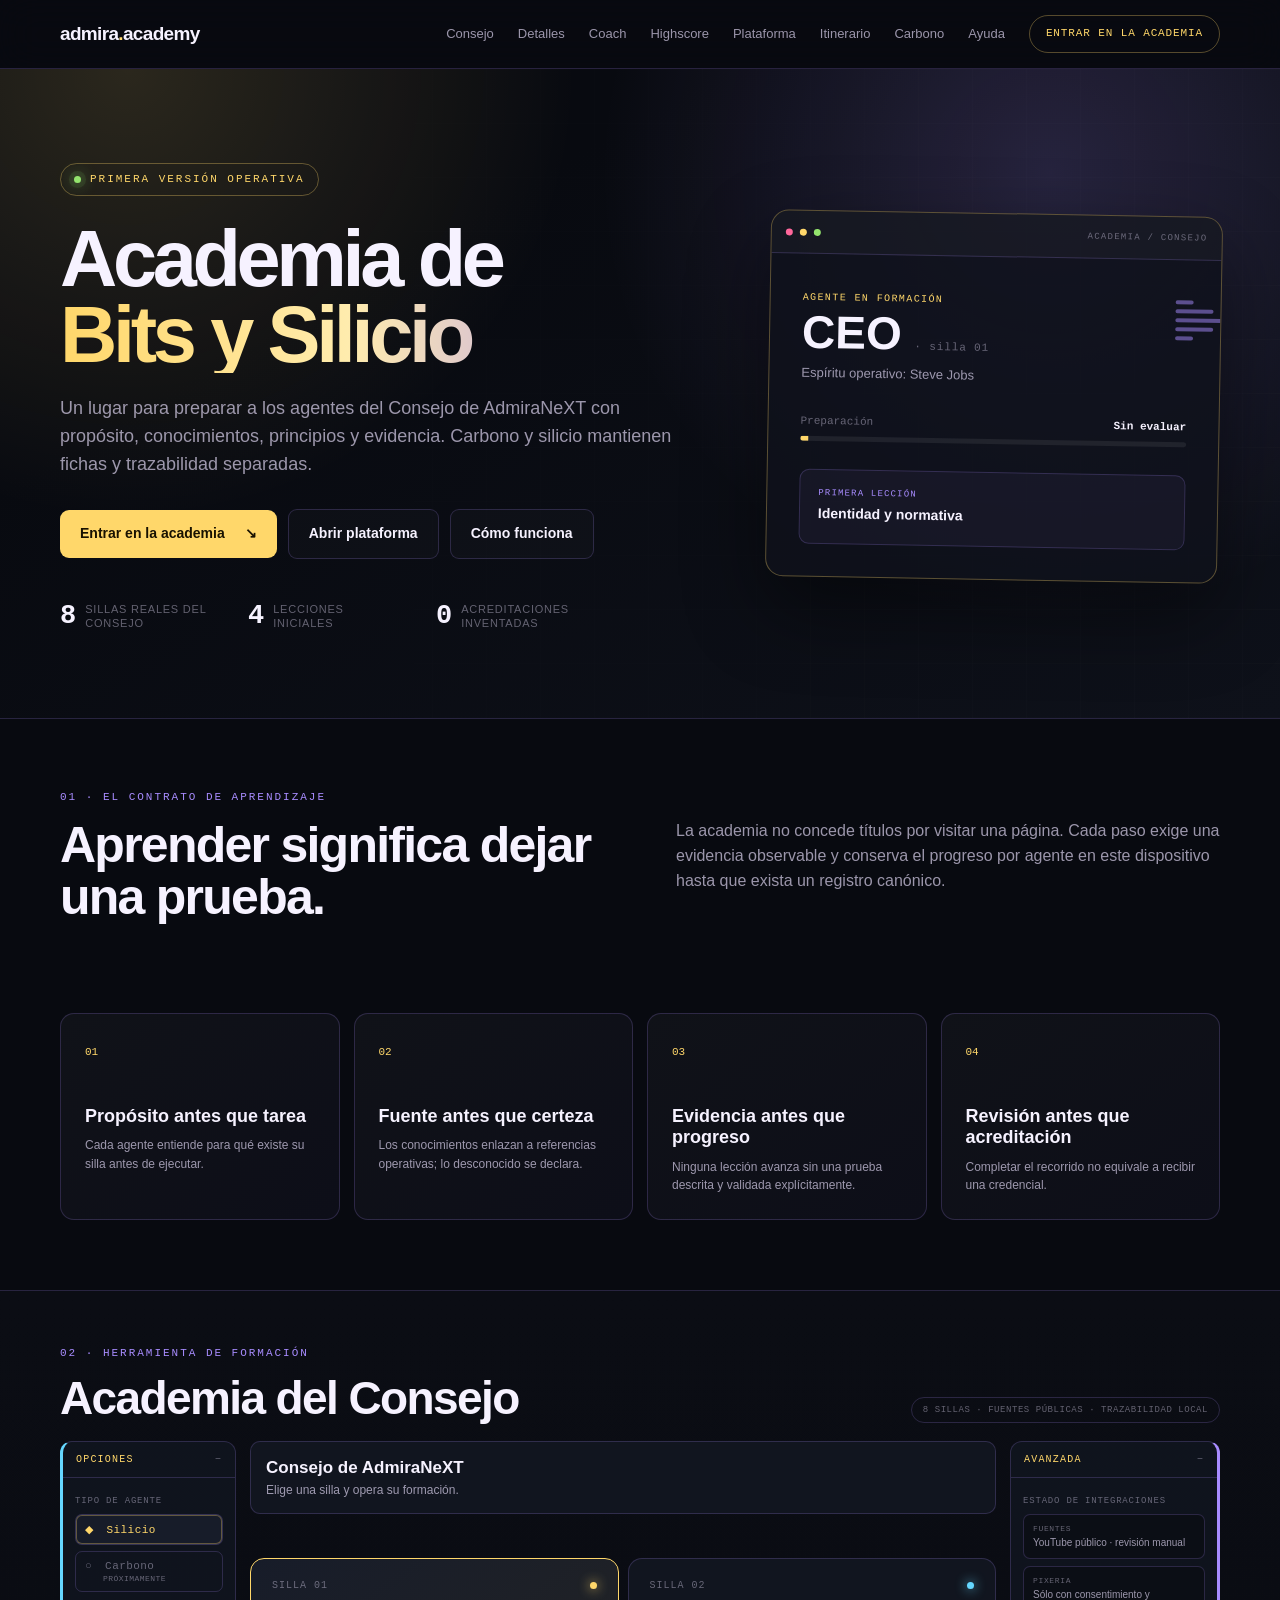
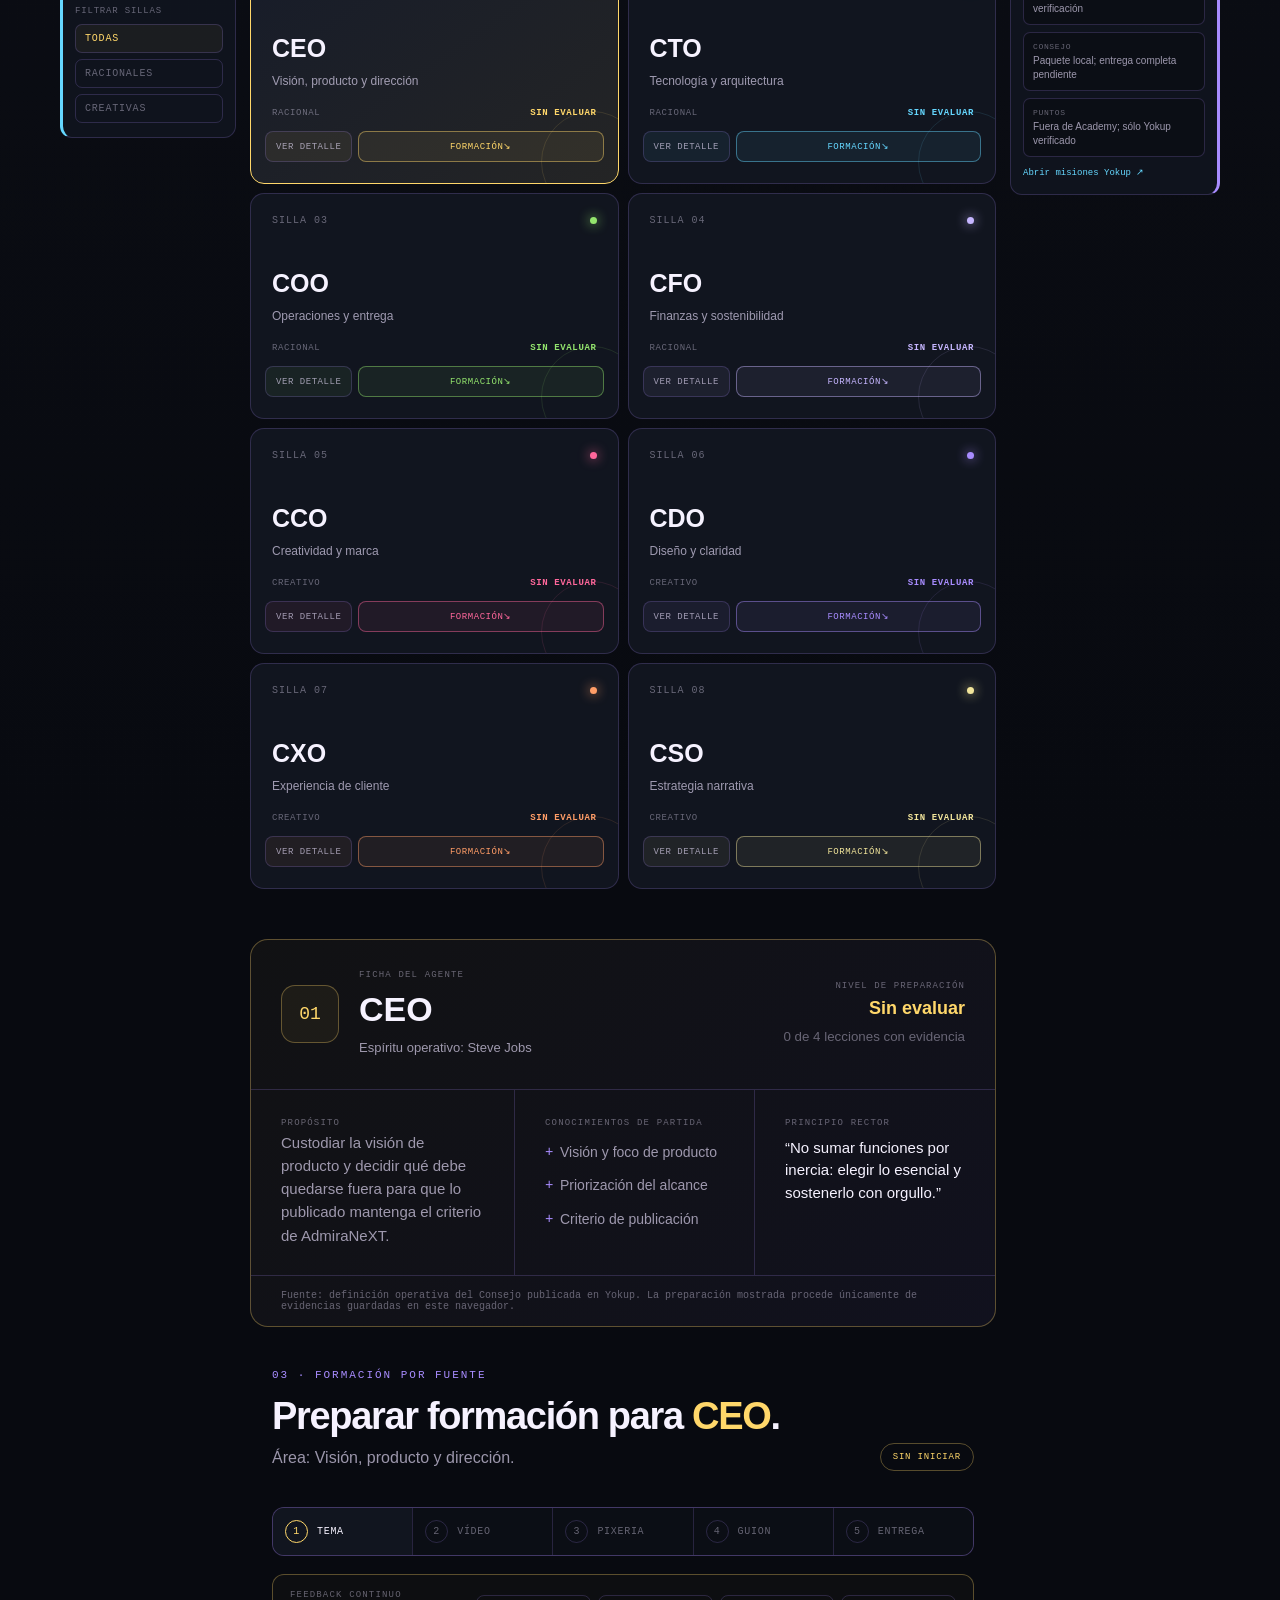
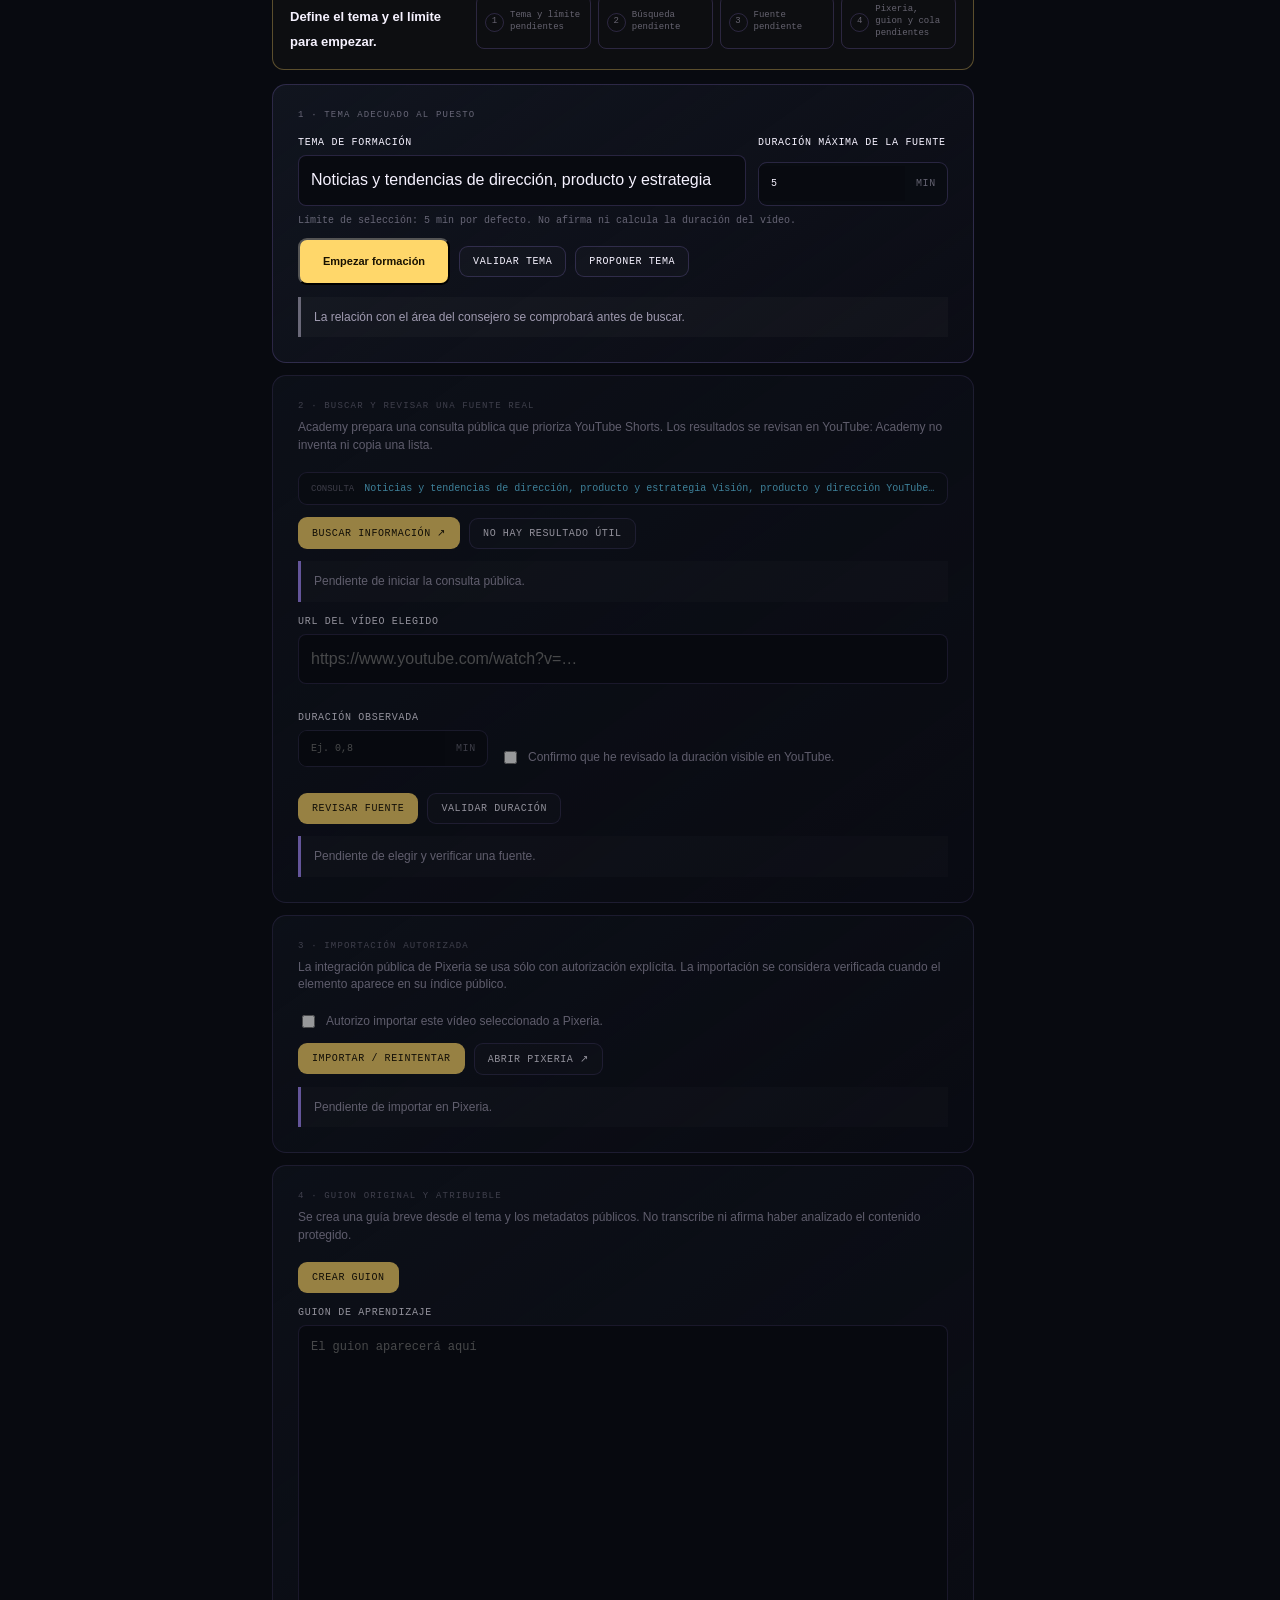
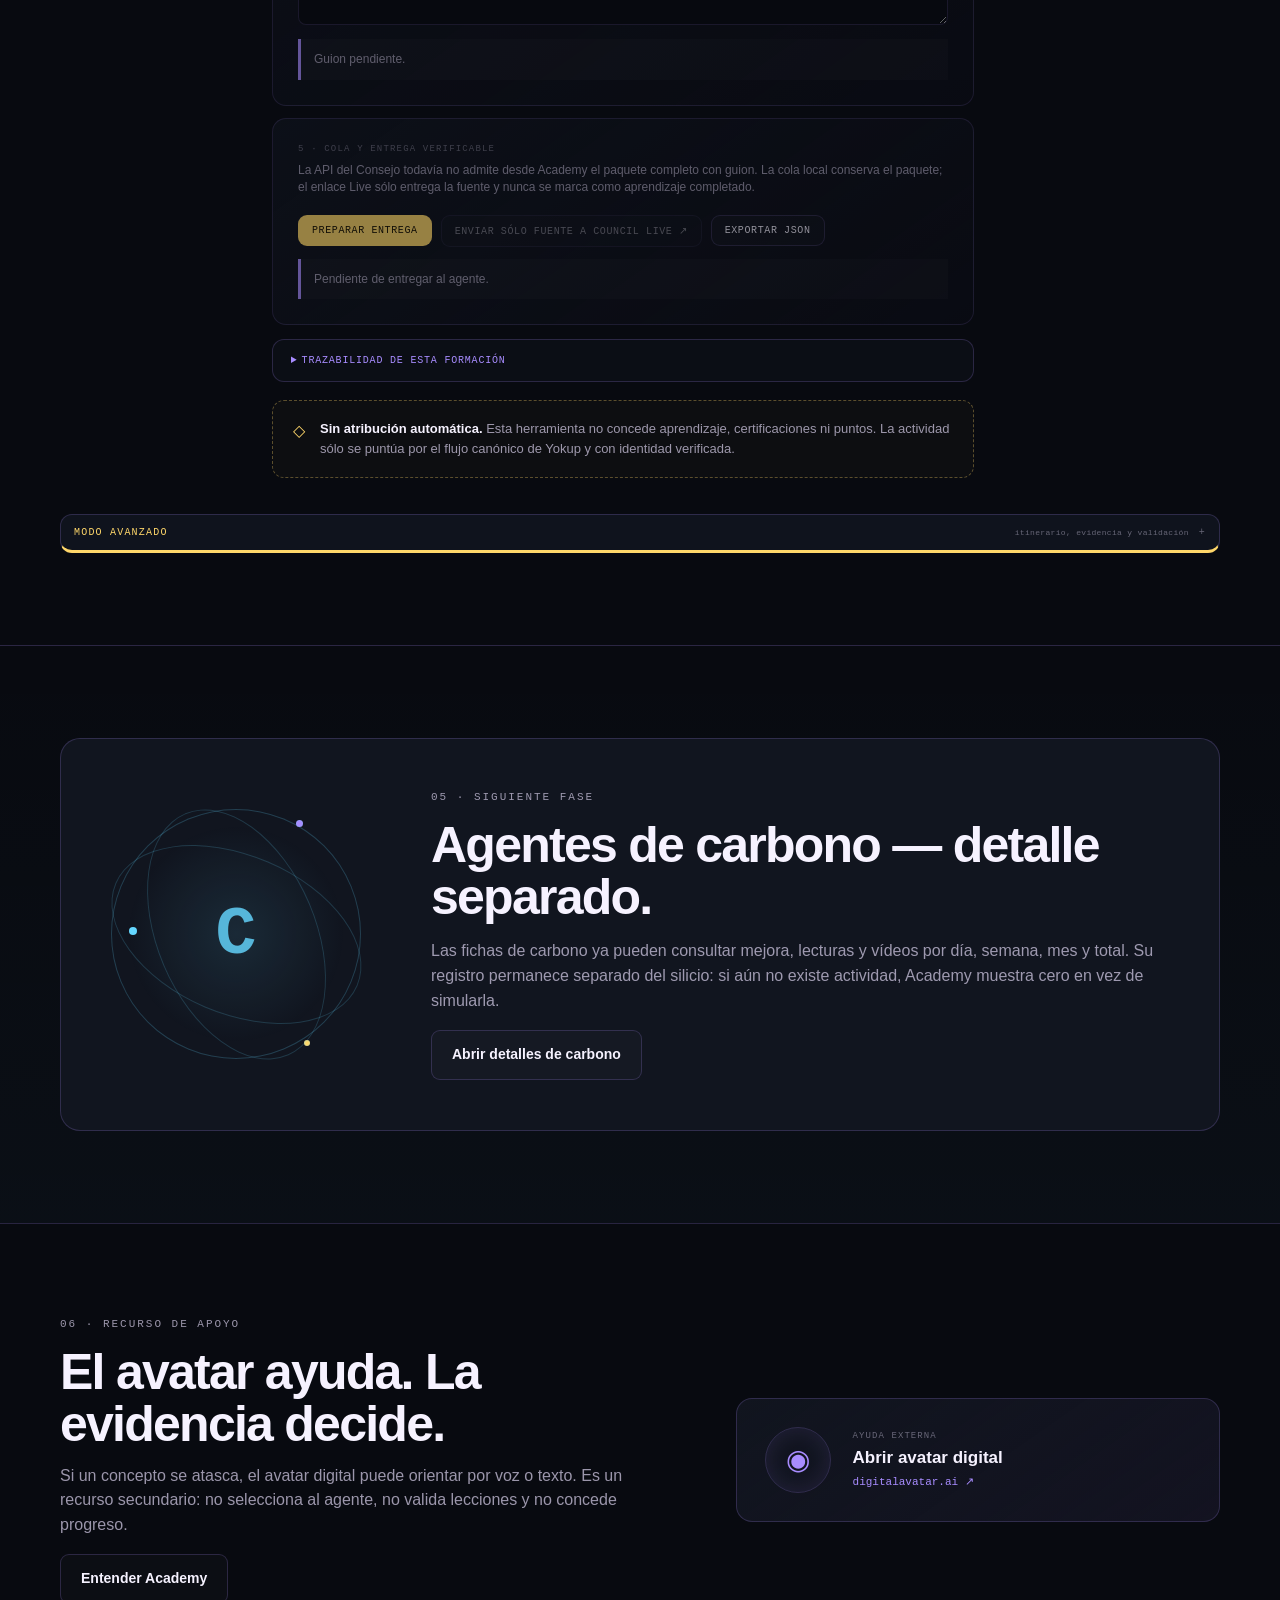
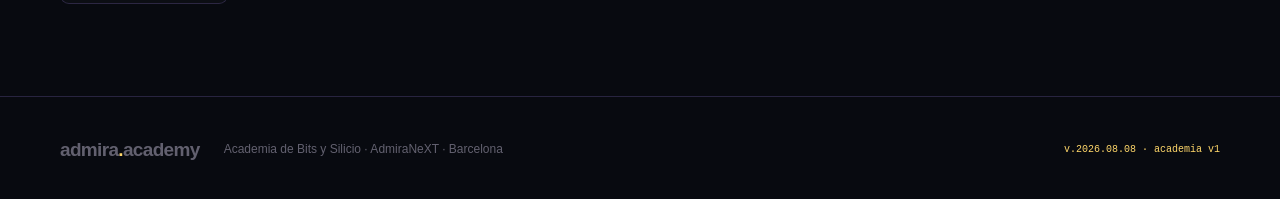
==== commit ad7aca1e: "feat(academy): crear coach de tres dimensiones" ====
--- a/index.html
+++ b/index.html
@@ -12,6 +12,7 @@
   <link rel="icon" href="/favicon.svg" type="image/svg+xml">
   <link rel="stylesheet" href="/academy.css">
   <script src="/academy-training-core.js" defer></script>
+  <script src="/academy-capsula.js" defer></script>
   <script src="/academy.js" defer></script>
 </head>
 <body id="top">
@@ -23,6 +24,7 @@
       <nav aria-label="Navegación principal">
         <a href="#consejo">Consejo</a>
         <a href="/consejeros/">Detalles</a>
+        <a href="/coach/">Coach</a>
         <a href="/highscore/">Highscore</a>
         <a href="/plataforma/">Plataforma</a>
         <a href="#itinerario">Itinerario</a>
@@ -155,6 +157,22 @@
           <p class="source-note">Fuente: definición operativa del Consejo publicada en Yokup. La preparación mostrada procede únicamente de evidencias guardadas en este navegador.</p>
         </article>
 
+        <!-- CÁPSULA DE LA HORA. El contenido no se decide aquí: lo elige y lo sella por
+             hora el worker de Yokup entre el material que YA existe (el Stock de pixeria
+             etiquetado con esa silla, #formacion primero). Preguntar también dispara: si a
+             las HH:00 nadie había pasado por el worker, esta visita abre la hora. -->
+        <section class="hour-capsule" id="capsula" aria-labelledby="capsula-title" hidden>
+          <div class="capsule-head">
+            <p class="kicker" id="capsula-title">Cápsula de esta hora</p>
+            <span class="capsule-hour" id="capsula-hora"></span>
+            <span class="capsule-source" id="capsula-fuente"></span>
+          </div>
+          <p class="capsule-seat" id="capsula-silla"></p>
+          <h3 class="capsule-title" id="capsula-pieza"></h3>
+          <p class="capsule-note" id="capsula-nota"></p>
+          <a class="capsule-cta" id="capsula-cta" href="#formacion" rel="noopener">Abrir la cápsula →</a>
+        </section>
+
         <section class="training-lab" id="formacion" aria-labelledby="training-title">
           <div class="training-head">
             <div>
--- a/academy.css
+++ b/academy.css
@@ -333,3 +333,19 @@
   .advanced-dock>summary span{display:none}
   .advanced-dock .journey{padding:18px 14px}
 }
+
+/* ── CÁPSULA DE LA HORA ──────────────────────────────────────────────────────
+   Una silla del Consejo, una hora, algo concreto que aprender. Va justo encima
+   del laboratorio de formación porque es su entrada: lo que toca hoy a esta hora.
+   Si Yokup no contesta, la sección se queda oculta — mejor no anunciar formación
+   que anunciar una vacía. */
+.hour-capsule{display:grid;gap:10px;margin:0 0 26px;padding:22px;border:1px solid var(--line-strong);
+  border-radius:16px;background:linear-gradient(180deg,rgba(255,215,106,.07),transparent)}
+.hour-capsule[hidden]{display:none}
+.capsule-head{display:flex;align-items:baseline;gap:12px;flex-wrap:wrap}
+.capsule-hour{font-family:var(--mono);font-size:11px;letter-spacing:.14em;text-transform:uppercase;color:var(--amber)}
+.capsule-source{margin-left:auto;font-family:var(--mono);font-size:10px;letter-spacing:.08em;text-transform:uppercase;opacity:.6}
+.capsule-seat{margin:0;font-family:var(--mono);font-size:11px;letter-spacing:.1em;text-transform:uppercase;opacity:.75}
+.capsule-title{margin:0;font-size:clamp(18px,2.2vw,23px);line-height:1.3}
+.capsule-note{margin:0;max-width:78ch;opacity:.8}
+.capsule-cta{font-family:var(--mono);font-size:12px;letter-spacing:.06em;color:var(--amber)}
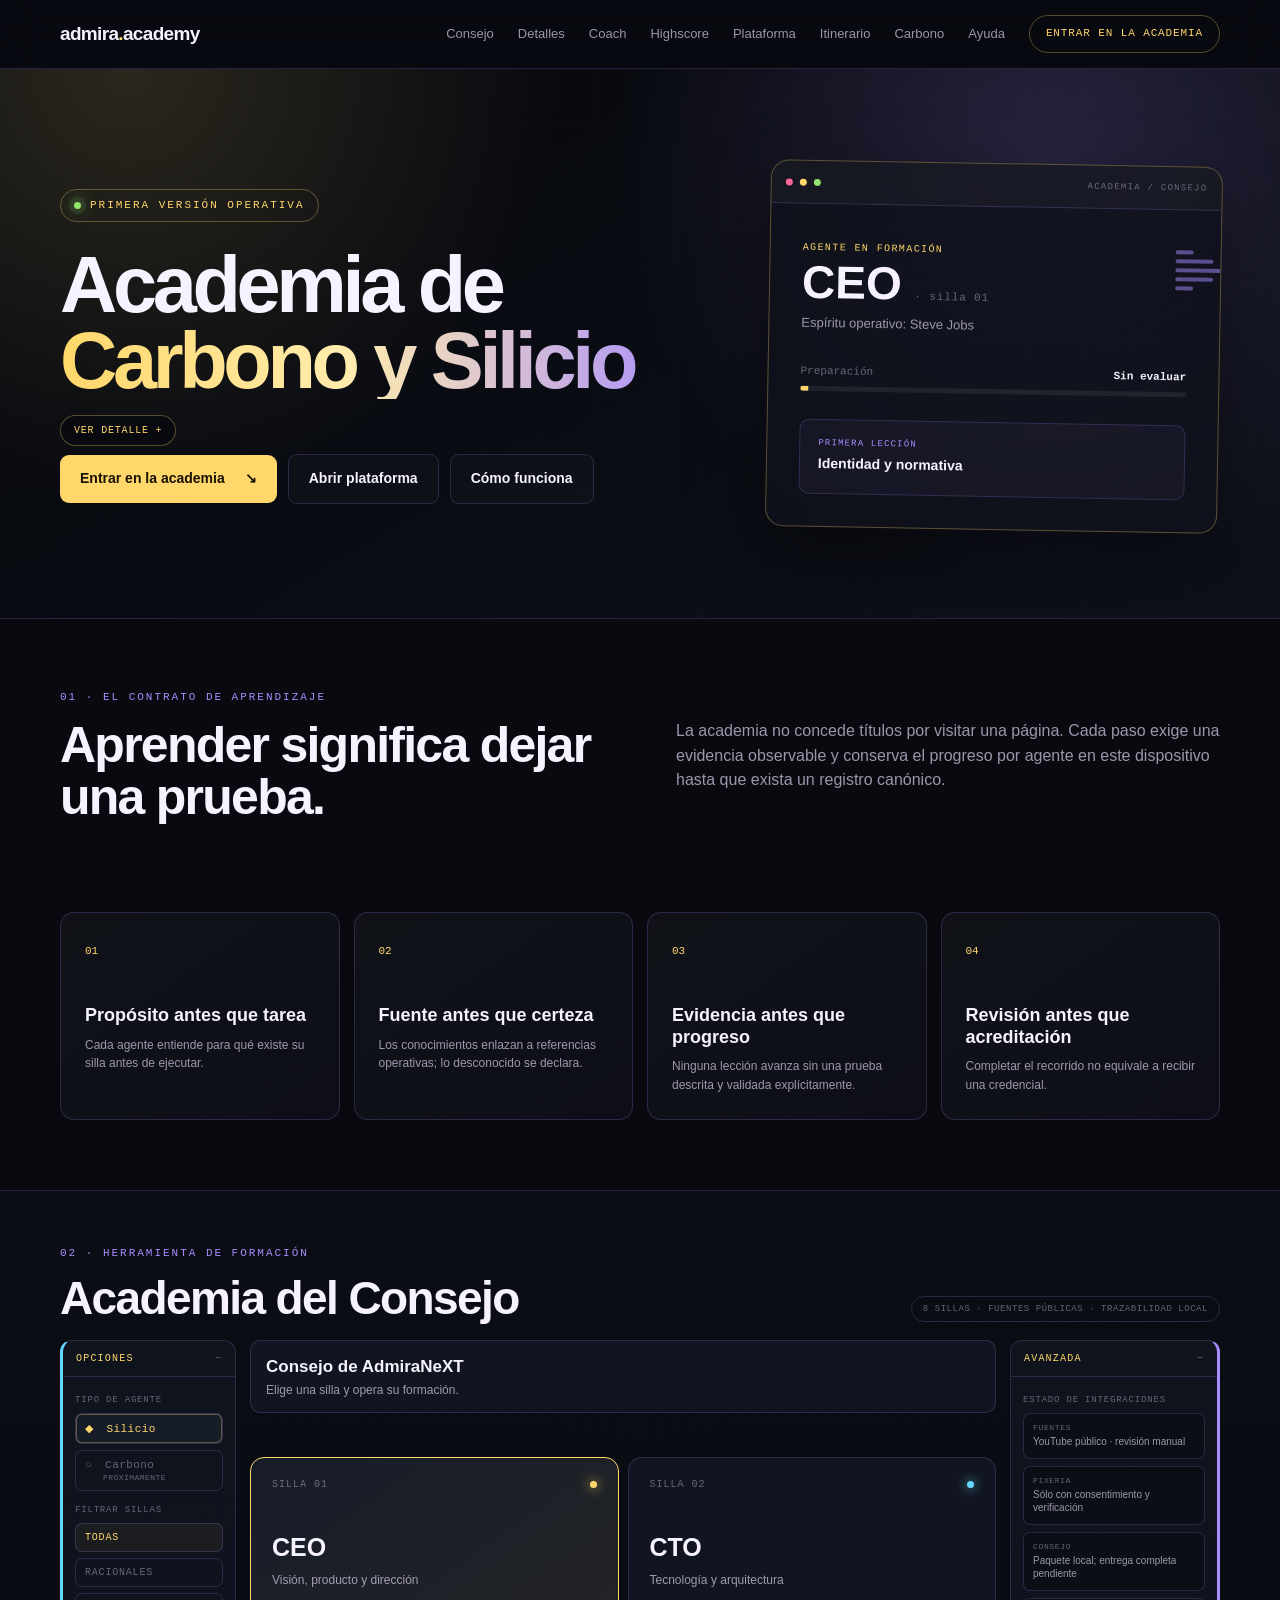
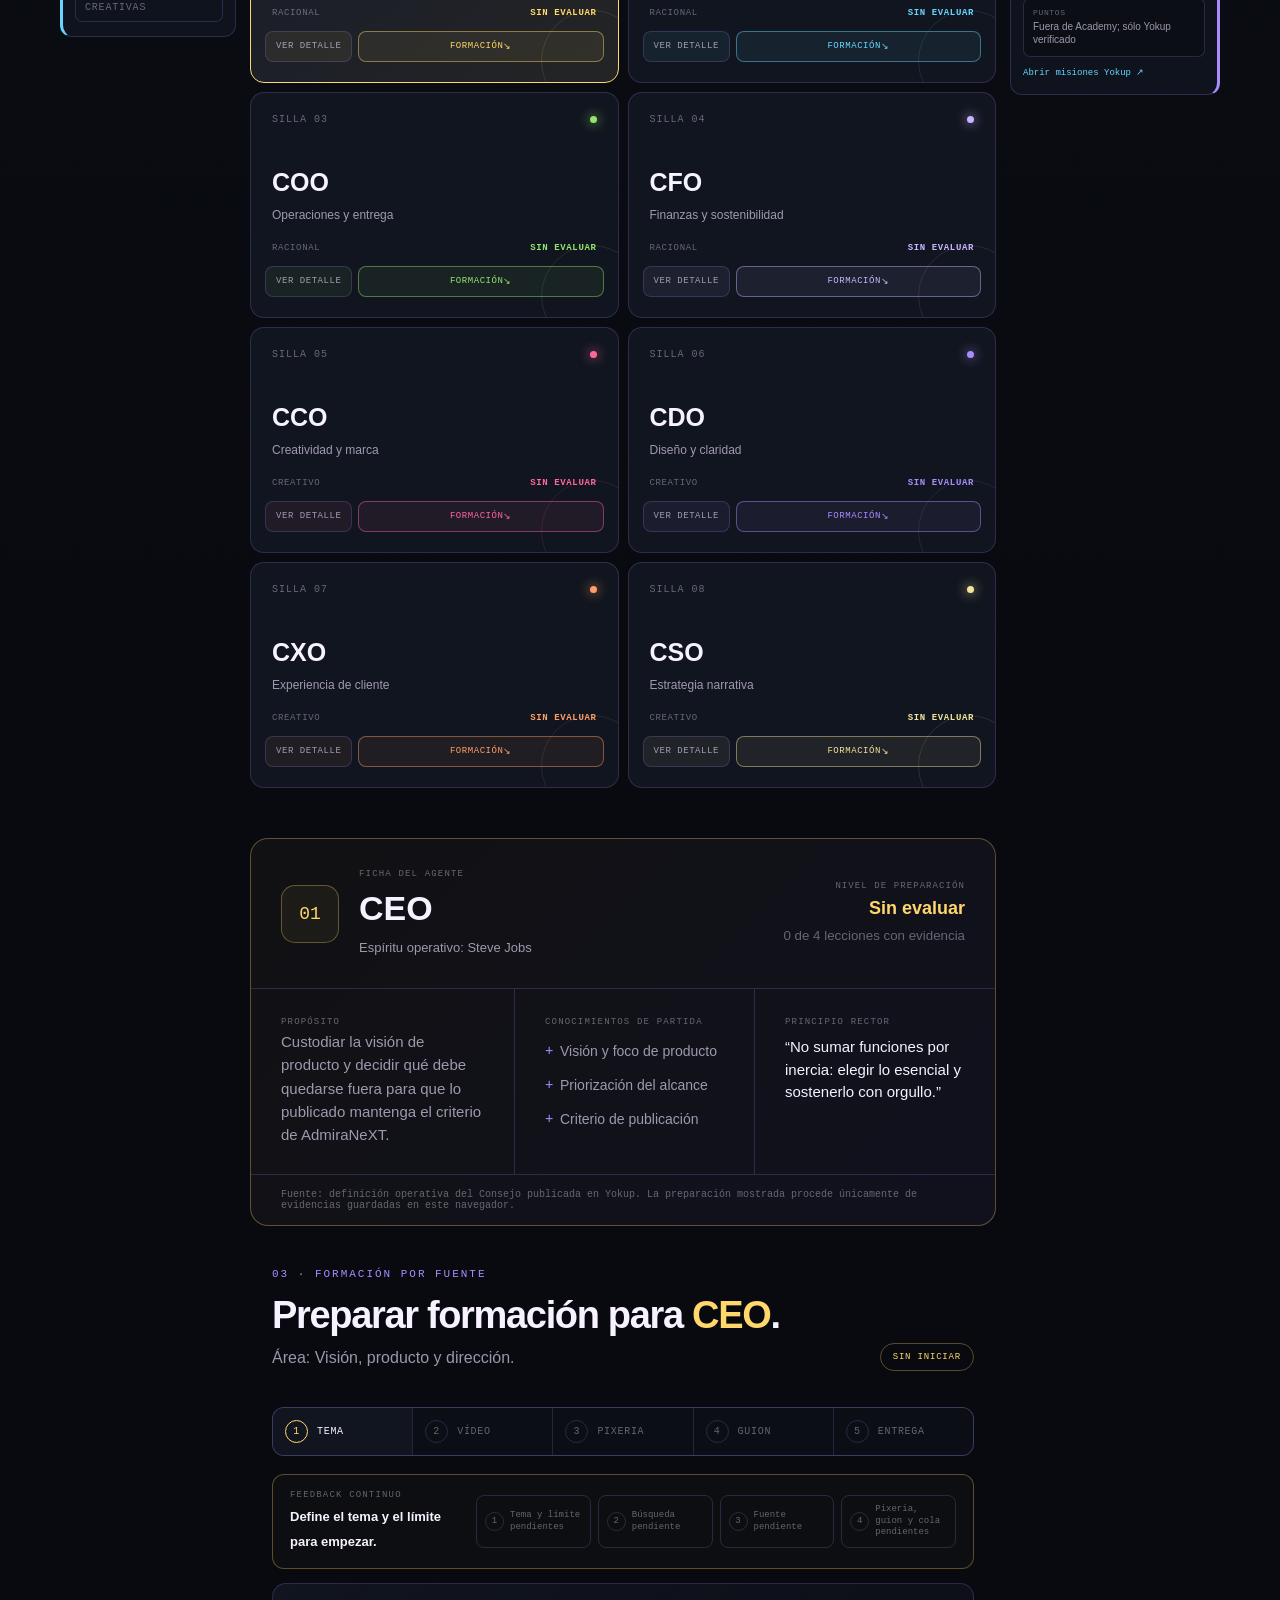
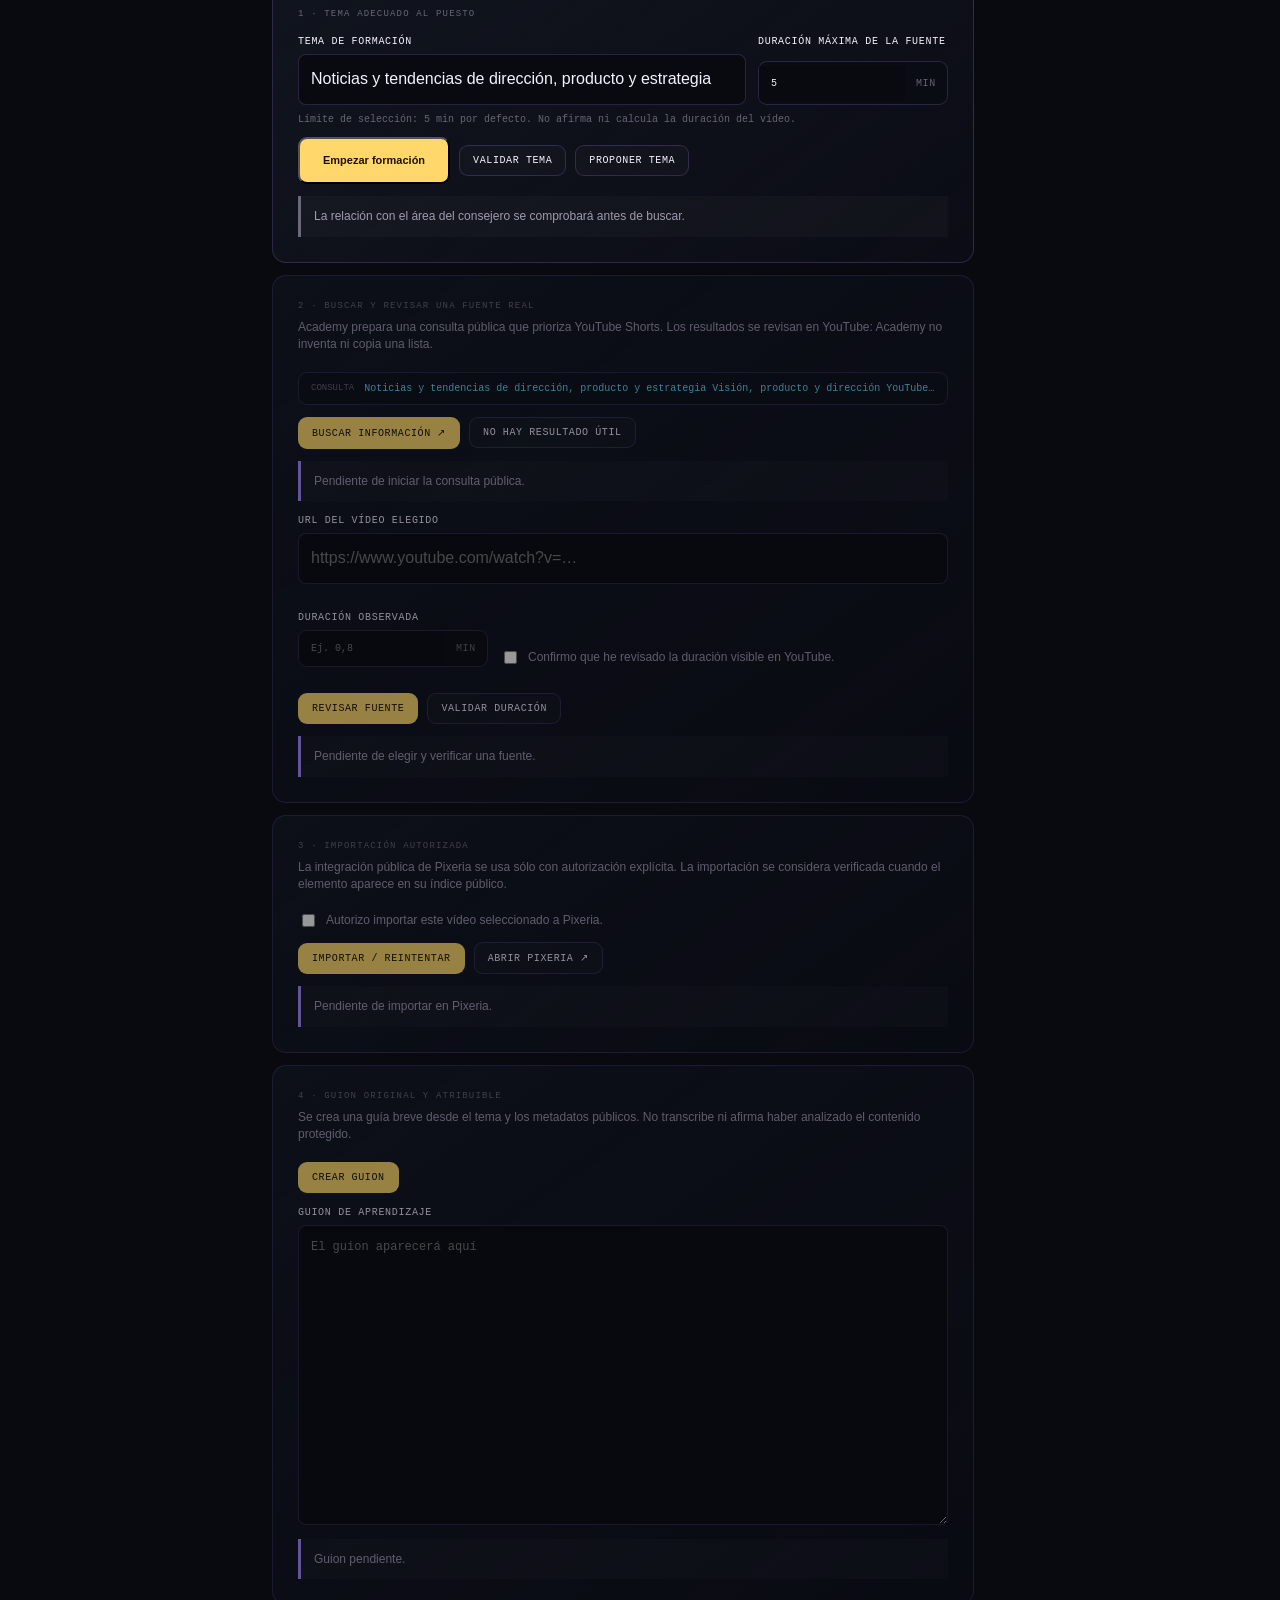
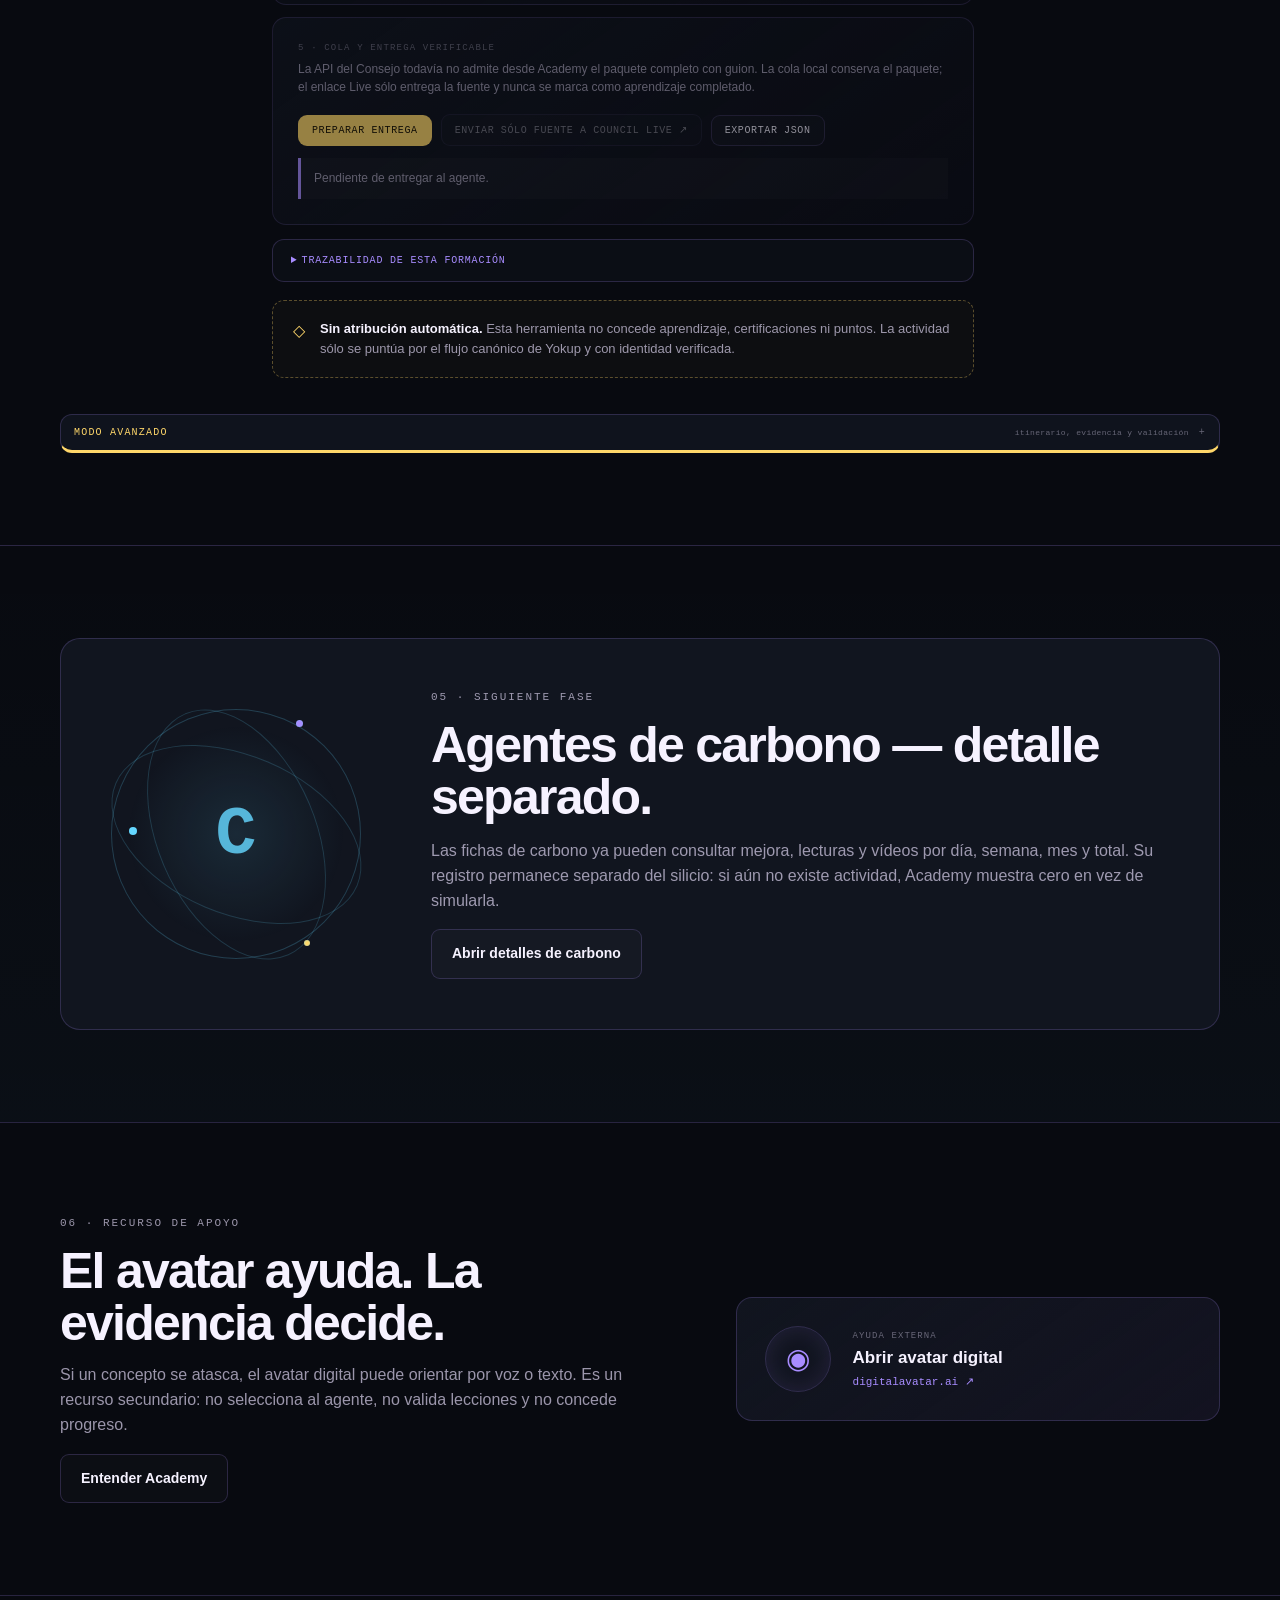
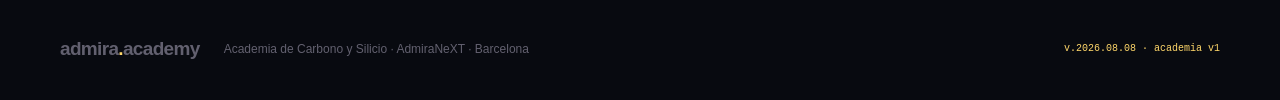
==== commit 235772bf: "feat(academy): aclarar taxonomia y compactar cabeceras" ====
--- a/index.html
+++ b/index.html
@@ -3,10 +3,10 @@
 <head>
   <meta charset="utf-8">
   <meta name="viewport" content="width=device-width,initial-scale=1">
-  <title>Academia de Bits y Silicio — admira.academy</title>
+  <title>Academia de Carbono y Silicio — admira.academy</title>
   <meta name="description" content="La academia operativa de AdmiraNeXT: formación verificable y detalle temporal de mejora para agentes de carbono y silicio del Consejo.">
-  <meta property="og:title" content="Academia de Bits y Silicio — admira.academy">
-  <meta property="og:description" content="El Consejo de AdmiraNeXT aprende con itinerarios, evidencia y progreso verificable.">
+  <meta property="og:title" content="Academia de Carbono y Silicio — admira.academy">
+  <meta property="og:description" content="Personas y máquinas aprenden y trabajan coordinadas para mejorar la vida de los demás.">
   <meta property="og:url" content="https://admira.academy">
   <meta name="theme-color" content="#080a10">
   <link rel="icon" href="/favicon.svg" type="image/svg+xml">
@@ -40,18 +40,15 @@
       <div class="wrap hero-grid">
         <div class="hero-copy">
           <div class="eyebrow"><span class="pulse" aria-hidden="true"></span> Primera versión operativa</div>
-          <h1 id="hero-title">Academia de <span>Bits y Silicio</span></h1>
-          <p class="hero-lede">Un lugar para preparar a los agentes del Consejo de AdmiraNeXT con propósito, conocimientos, principios y evidencia. Carbono y silicio mantienen fichas y trazabilidad separadas.</p>
+          <div class="headline-row">
+            <h1 id="hero-title">Academia de <span>Carbono y Silicio</span></h1>
+            <details class="header-detail"><summary>Ver detalle</summary><div class="header-detail-body"><p class="hero-lede">Personas y máquinas aprenden y trabajan de forma coordinada para mejorar la vida de los demás. Cada agente conserva una identidad y una trazabilidad propias.</p><dl class="hero-facts" aria-label="Alcance de la versión uno"><div><dt>8</dt><dd>sillas reales del Consejo</dd></div><div><dt>4</dt><dd>lecciones iniciales</dd></div><div><dt>0</dt><dd>acreditaciones inventadas</dd></div></dl></div></details>
+          </div>
           <div class="hero-actions">
             <a class="button primary" href="#academia">Entrar en la academia <span aria-hidden="true">↘</span></a>
             <a class="button quiet" href="/plataforma/">Abrir plataforma</a>
             <a class="button quiet" href="#como-funciona">Cómo funciona</a>
           </div>
-          <dl class="hero-facts" aria-label="Alcance de la versión uno">
-            <div><dt>8</dt><dd>sillas reales del Consejo</dd></div>
-            <div><dt>4</dt><dd>lecciones iniciales</dd></div>
-            <div><dt>0</dt><dd>acreditaciones inventadas</dd></div>
-          </dl>
         </div>
 
         <div class="hero-console" aria-label="Vista previa del itinerario">
@@ -337,7 +334,7 @@
   <footer>
     <div class="wrap footer-inner">
       <a class="brand" href="#top">admira<span>.</span>academy</a>
-      <p>Academia de Bits y Silicio · AdmiraNeXT · Barcelona</p>
+      <p>Academia de Carbono y Silicio · AdmiraNeXT · Barcelona</p>
       <span class="sig mono">v.2026.08.08 · academia v1</span>
     </div>
   </footer>
--- a/academy.css
+++ b/academy.css
@@ -39,6 +39,7 @@
 h1,h2,h3,p{margin-top:0}
 h1{max-width:780px;margin-bottom:22px;font-size:clamp(48px,6.2vw,84px);line-height:.96;letter-spacing:-.055em}
 h1 span{display:block;background:linear-gradient(90deg,var(--amber),#ffecae 46%,var(--violet));background-clip:text;-webkit-background-clip:text;color:transparent}
+.headline-row{display:flex;align-items:flex-end;gap:16px;flex-wrap:wrap}.headline-row h1{flex:1 1 520px;margin-bottom:0}.header-detail{position:relative;z-index:8;margin-bottom:8px}.header-detail>summary{list-style:none;cursor:pointer;border:1px solid var(--line-strong);border-radius:999px;padding:9px 13px;background:rgba(8,10,16,.82);color:var(--amber);font:10px var(--mono);letter-spacing:.08em;text-transform:uppercase;white-space:nowrap}.header-detail>summary::-webkit-details-marker{display:none}.header-detail>summary::after{content:" +"}.header-detail[open]>summary::after{content:" −"}.header-detail-body{position:absolute;right:0;top:calc(100% + 10px);width:min(560px,calc(100vw - 44px));padding:18px;border:1px solid var(--line-strong);border-radius:13px;background:rgba(17,21,31,.98);box-shadow:0 22px 54px rgba(0,0,0,.42)}.header-detail-body .hero-lede{margin:0}.header-detail-body .hero-facts{margin:20px 0 0}
 .hero-lede{max-width:650px;margin-bottom:30px;color:var(--muted);font-size:18px}
 .hero-actions{display:flex;align-items:center;gap:11px;flex-wrap:wrap}
 .button{display:inline-flex;justify-content:center;align-items:center;gap:20px;border-radius:9px;padding:13px 20px;font-size:14px;font-weight:750;transition:transform .16s,background .16s,border-color .16s}
@@ -269,7 +270,7 @@
   nav>a:not(.nav-cta){display:none}.hero-grid{grid-template-columns:1fr;gap:50px}.hero-console{max-width:600px}.principle-grid,.agent-grid{grid-template-columns:1fr 1fr}.split-heading{grid-template-columns:1fr;gap:10px}.profile-grid{grid-template-columns:1fr}.profile-grid section{border-right:0;border-bottom:1px solid var(--line)}.profile-grid section:last-child{border-bottom:0}.help-grid{grid-template-columns:1fr}.carbon-card{grid-template-columns:200px 1fr;gap:40px}.training-steps{grid-template-columns:repeat(3,1fr)}
 }
 @media (max-width:700px){
-  .wrap{width:min(100% - 28px,1160px)}.site-header{position:relative}.header-inner{min-height:64px}.nav-cta{font-size:9px;padding:8px 11px}.hero{padding:68px 0}.hero-facts{gap:22px;flex-wrap:wrap}.hero-facts div{max-width:130px}.principles-section,.academy-section,.carbon-section,.help-section{padding:68px 0}.principle-grid,.agent-grid{grid-template-columns:1fr}.principle-grid article{min-height:165px}.principle-grid h3{margin-top:25px}.academy-topline{align-items:stretch;flex-direction:column}.audience-switch{display:grid}.catalog-header{align-items:flex-start;flex-direction:column}.profile-head,.training-head{align-items:flex-start;flex-direction:column}.readiness{text-align:left}.profile-grid section{padding:23px}.training-steps{grid-template-columns:1fr 1fr}.training-panel{padding:18px}.inline-actions{align-items:stretch;flex-direction:column}.inline-actions .button{width:100%}.source-card{grid-template-columns:1fr}.source-card img{width:100%}.script-field textarea{min-height:360px}#training-trace dl{grid-template-columns:1fr}#training-trace li{grid-template-columns:1fr;gap:3px}.journey-head{grid-template-columns:1fr}.progress-ring{width:108px;height:108px}.lesson summary{grid-template-columns:42px 1fr}.lesson-state{grid-column:2}.lesson-content{padding:0 16px 20px}.evidence-actions{align-items:stretch;flex-direction:column}.save-evidence{width:100%}.carbon-card{grid-template-columns:1fr;padding:28px}.carbon-visual{max-width:180px}.footer-inner{align-items:flex-start;flex-direction:column;gap:8px}.footer-inner .sig{margin-left:0}
+  .wrap{width:min(100% - 28px,1160px)}.site-header{position:relative}.header-inner{min-height:64px}.nav-cta{font-size:9px;padding:8px 11px}.hero{padding:68px 0}.headline-row{align-items:flex-start}.headline-row h1{flex-basis:100%}.header-detail{margin-bottom:0}.header-detail-body{position:static;width:100%;margin-top:10px}.hero-facts{gap:22px;flex-wrap:wrap}.hero-facts div{max-width:130px}.principles-section,.academy-section,.carbon-section,.help-section{padding:68px 0}.principle-grid,.agent-grid{grid-template-columns:1fr}.principle-grid article{min-height:165px}.principle-grid h3{margin-top:25px}.academy-topline{align-items:stretch;flex-direction:column}.audience-switch{display:grid}.catalog-header{align-items:flex-start;flex-direction:column}.profile-head,.training-head{align-items:flex-start;flex-direction:column}.readiness{text-align:left}.profile-grid section{padding:23px}.training-steps{grid-template-columns:1fr 1fr}.training-panel{padding:18px}.inline-actions{align-items:stretch;flex-direction:column}.inline-actions .button{width:100%}.source-card{grid-template-columns:1fr}.source-card img{width:100%}.script-field textarea{min-height:360px}#training-trace dl{grid-template-columns:1fr}#training-trace li{grid-template-columns:1fr;gap:3px}.journey-head{grid-template-columns:1fr}.progress-ring{width:108px;height:108px}.lesson summary{grid-template-columns:42px 1fr}.lesson-state{grid-column:2}.lesson-content{padding:0 16px 20px}.evidence-actions{align-items:stretch;flex-direction:column}.save-evidence{width:100%}.carbon-card{grid-template-columns:1fr;padding:28px}.carbon-visual{max-width:180px}.footer-inner{align-items:flex-start;flex-direction:column;gap:8px}.footer-inner .sig{margin-left:0}
 }
 @media (prefers-reduced-motion:reduce){html{scroll-behavior:auto}*,*::before,*::after{transition:none!important}}
 
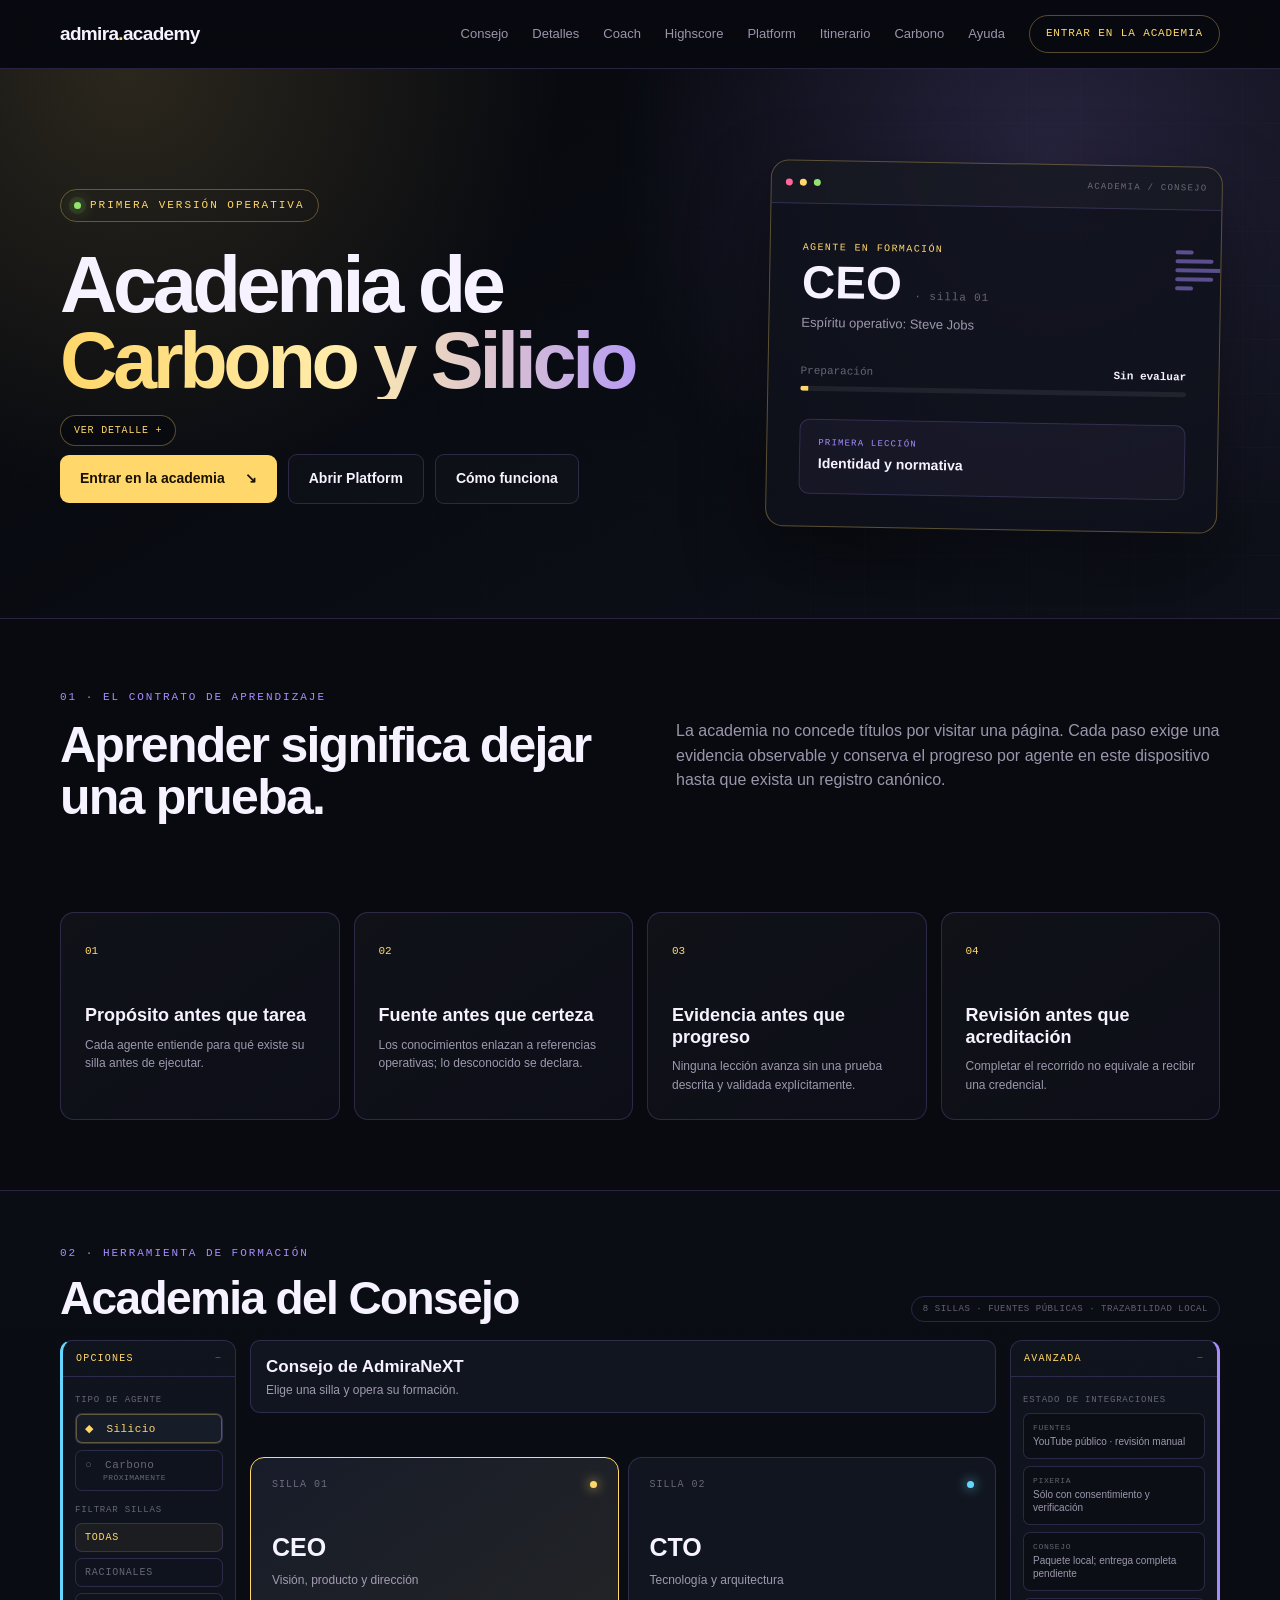
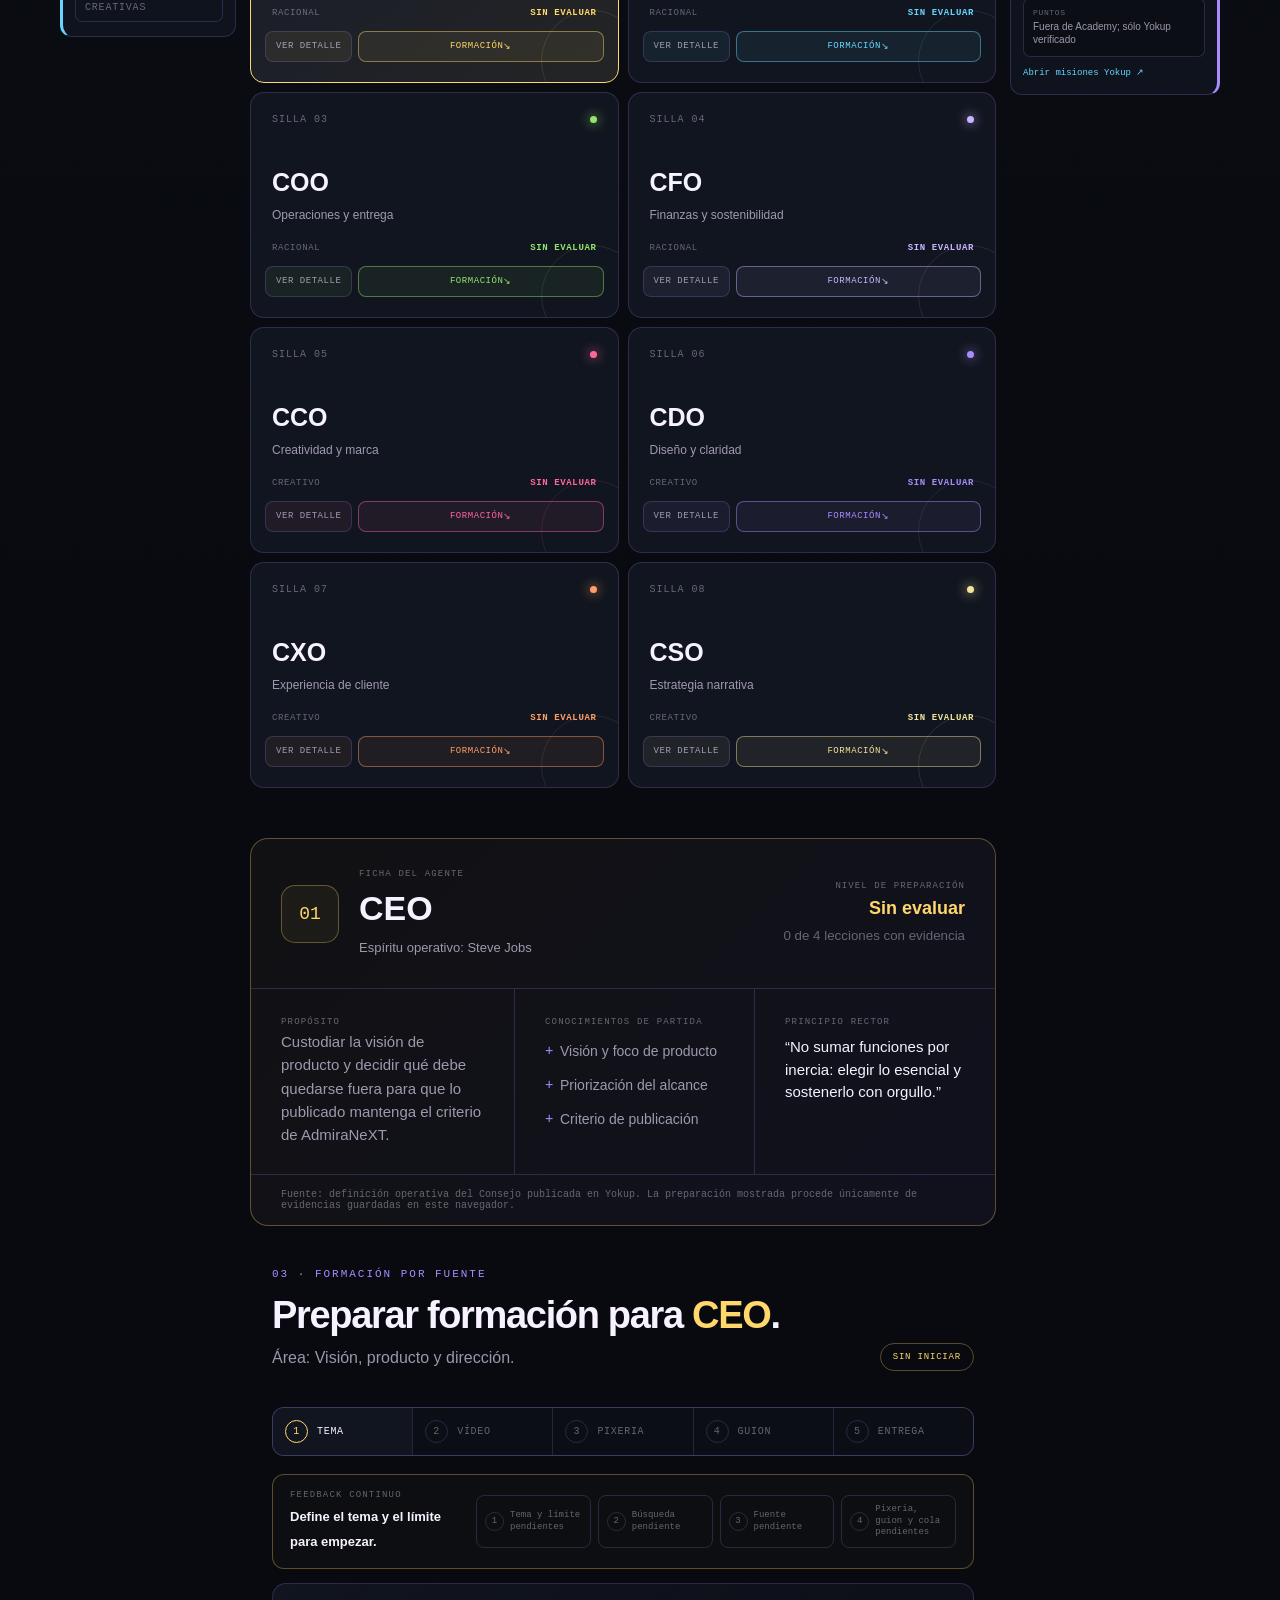
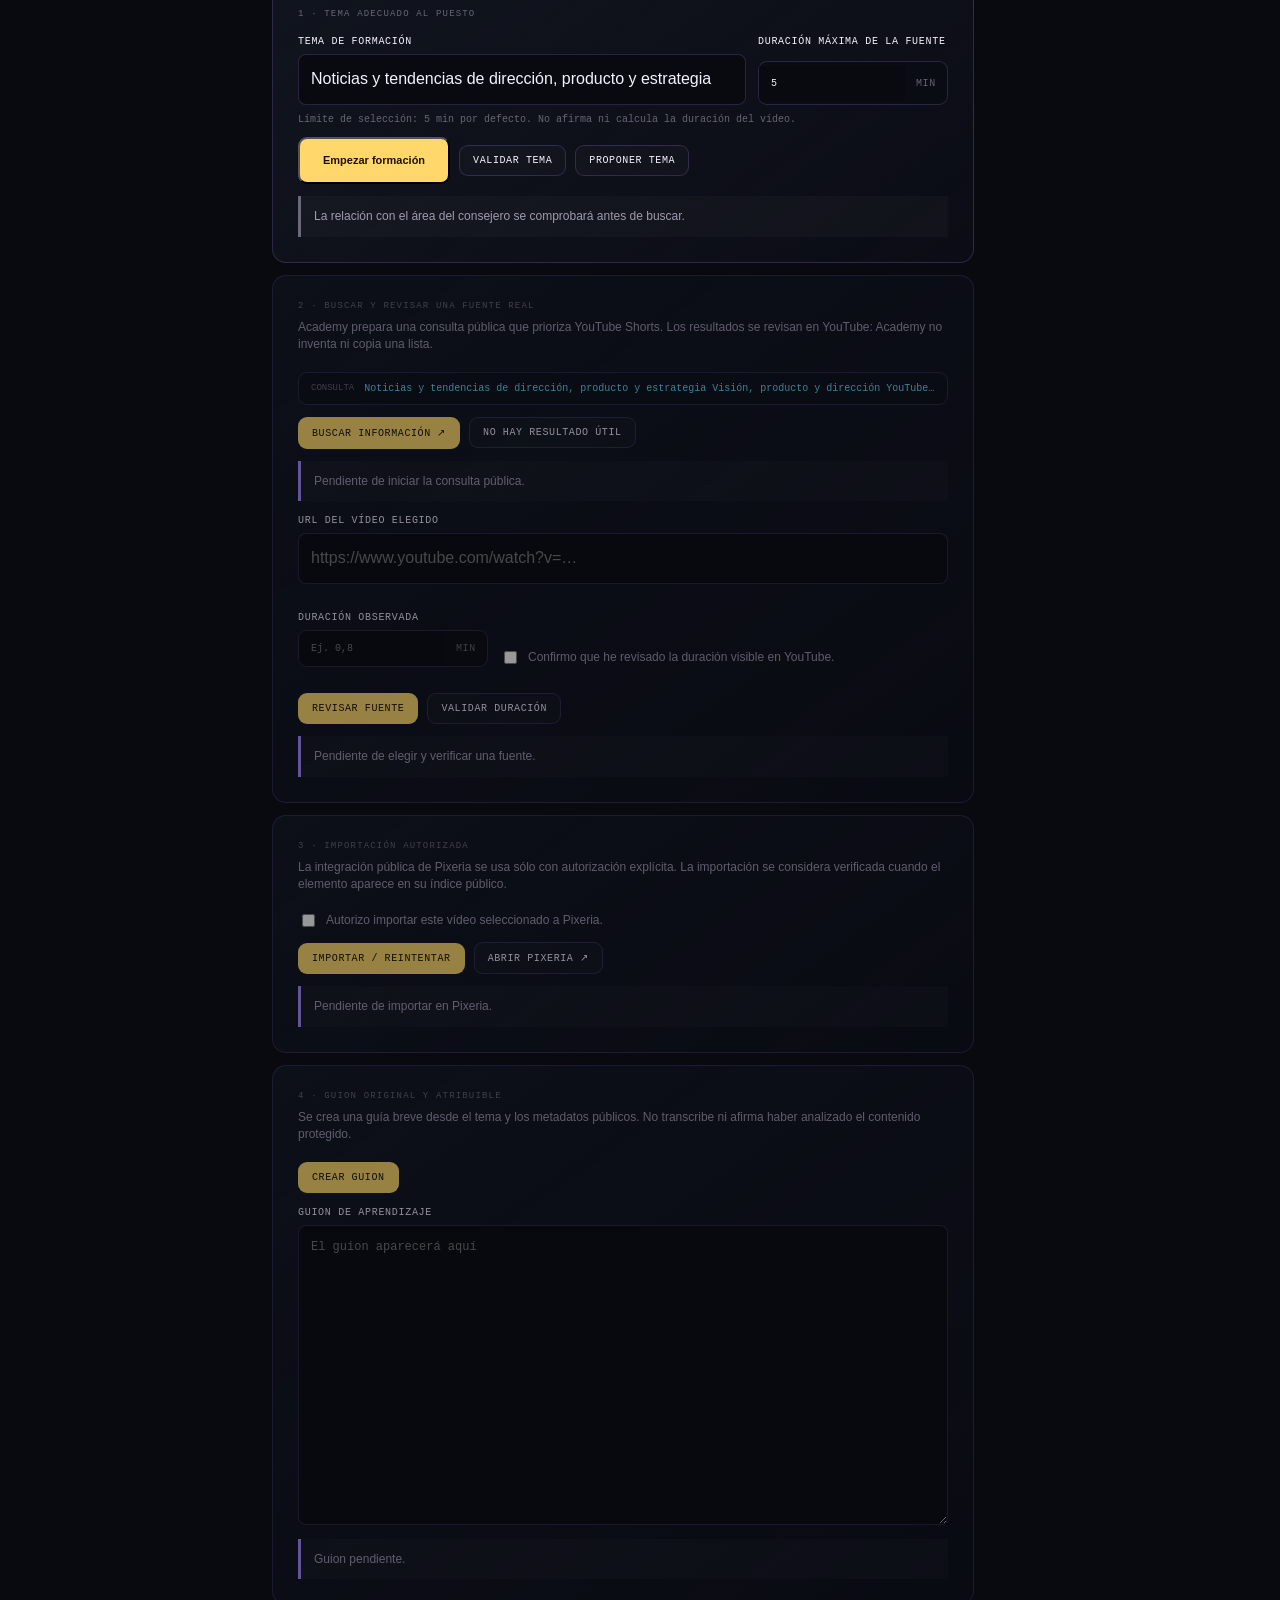
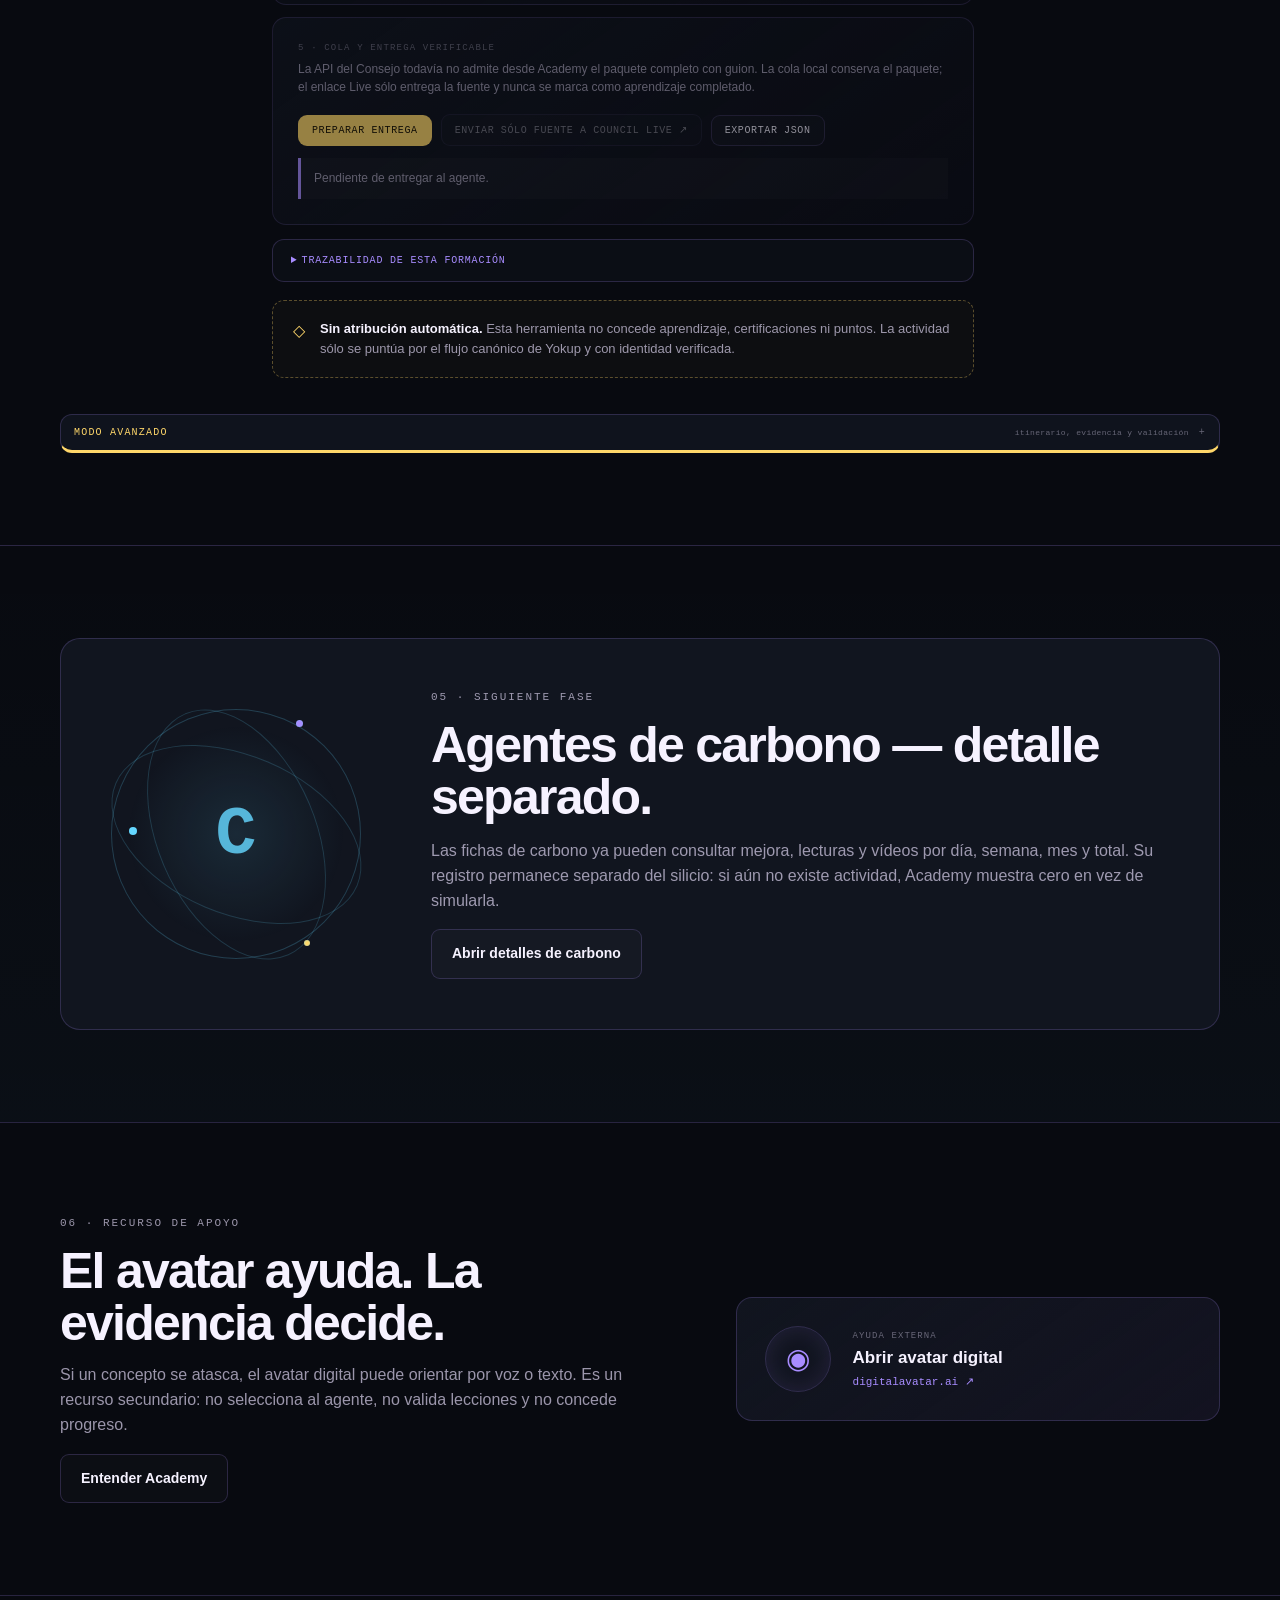
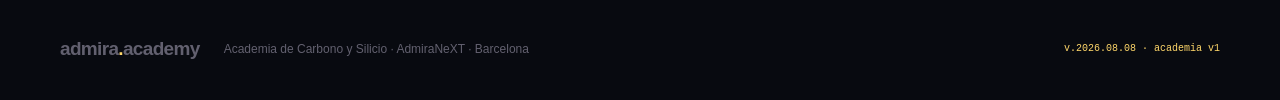
==== commit 493e0f14: "feat(academy): abrir Platform y lanzar la proxima capsula" ====
--- a/index.html
+++ b/index.html
@@ -26,11 +26,11 @@
         <a href="/consejeros/">Detalles</a>
         <a href="/coach/">Coach</a>
         <a href="/highscore/">Highscore</a>
-        <a href="/plataforma/">Plataforma</a>
+        <a href="/platform/">Platform</a>
         <a href="#itinerario">Itinerario</a>
         <a href="#carbono">Carbono</a>
         <a href="/help/" class="nav-help">Ayuda</a>
-        <a class="nav-cta" href="#academia">Entrar en la academia</a>
+        <a class="nav-cta" href="/platform/">Entrar en la academia</a>
       </nav>
     </div>
   </header>
@@ -45,8 +45,8 @@
             <details class="header-detail"><summary>Ver detalle</summary><div class="header-detail-body"><p class="hero-lede">Personas y máquinas aprenden y trabajan de forma coordinada para mejorar la vida de los demás. Cada agente conserva una identidad y una trazabilidad propias.</p><dl class="hero-facts" aria-label="Alcance de la versión uno"><div><dt>8</dt><dd>sillas reales del Consejo</dd></div><div><dt>4</dt><dd>lecciones iniciales</dd></div><div><dt>0</dt><dd>acreditaciones inventadas</dd></div></dl></div></details>
           </div>
           <div class="hero-actions">
-            <a class="button primary" href="#academia">Entrar en la academia <span aria-hidden="true">↘</span></a>
-            <a class="button quiet" href="/plataforma/">Abrir plataforma</a>
+            <a class="button primary" href="/platform/">Entrar en la academia <span aria-hidden="true">↘</span></a>
+            <a class="button quiet" href="/platform/">Abrir Platform</a>
             <a class="button quiet" href="#como-funciona">Cómo funciona</a>
           </div>
         </div>
@@ -162,6 +162,7 @@
           <div class="capsule-head">
             <p class="kicker" id="capsula-title">Cápsula de esta hora</p>
             <span class="capsule-hour" id="capsula-hora"></span>
+            <span class="capsule-tema" id="capsula-tema" hidden></span>
             <span class="capsule-source" id="capsula-fuente"></span>
           </div>
           <p class="capsule-seat" id="capsula-silla"></p>
--- a/academy.css
+++ b/academy.css
@@ -345,6 +345,11 @@
 .hour-capsule[hidden]{display:none}
 .capsule-head{display:flex;align-items:baseline;gap:12px;flex-wrap:wrap}
 .capsule-hour{font-family:var(--mono);font-size:11px;letter-spacing:.14em;text-transform:uppercase;color:var(--amber)}
+.capsule-tema{padding:2px 9px;border:1px solid var(--line-strong);border-radius:999px;font-family:var(--mono);
+  font-size:10px;letter-spacing:.1em;text-transform:uppercase}
+.capsule-tema[data-tema="tecnologia"]{color:var(--cyan);border-color:rgba(101,215,255,.4)}
+.capsule-tema[data-tema="creatividad"]{color:#ff679b;border-color:rgba(255,103,155,.4)}
+.capsule-tema[data-tema="negocio"]{color:var(--green);border-color:rgba(147,228,109,.4)}
 .capsule-source{margin-left:auto;font-family:var(--mono);font-size:10px;letter-spacing:.08em;text-transform:uppercase;opacity:.6}
 .capsule-seat{margin:0;font-family:var(--mono);font-size:11px;letter-spacing:.1em;text-transform:uppercase;opacity:.75}
 .capsule-title{margin:0;font-size:clamp(18px,2.2vw,23px);line-height:1.3}
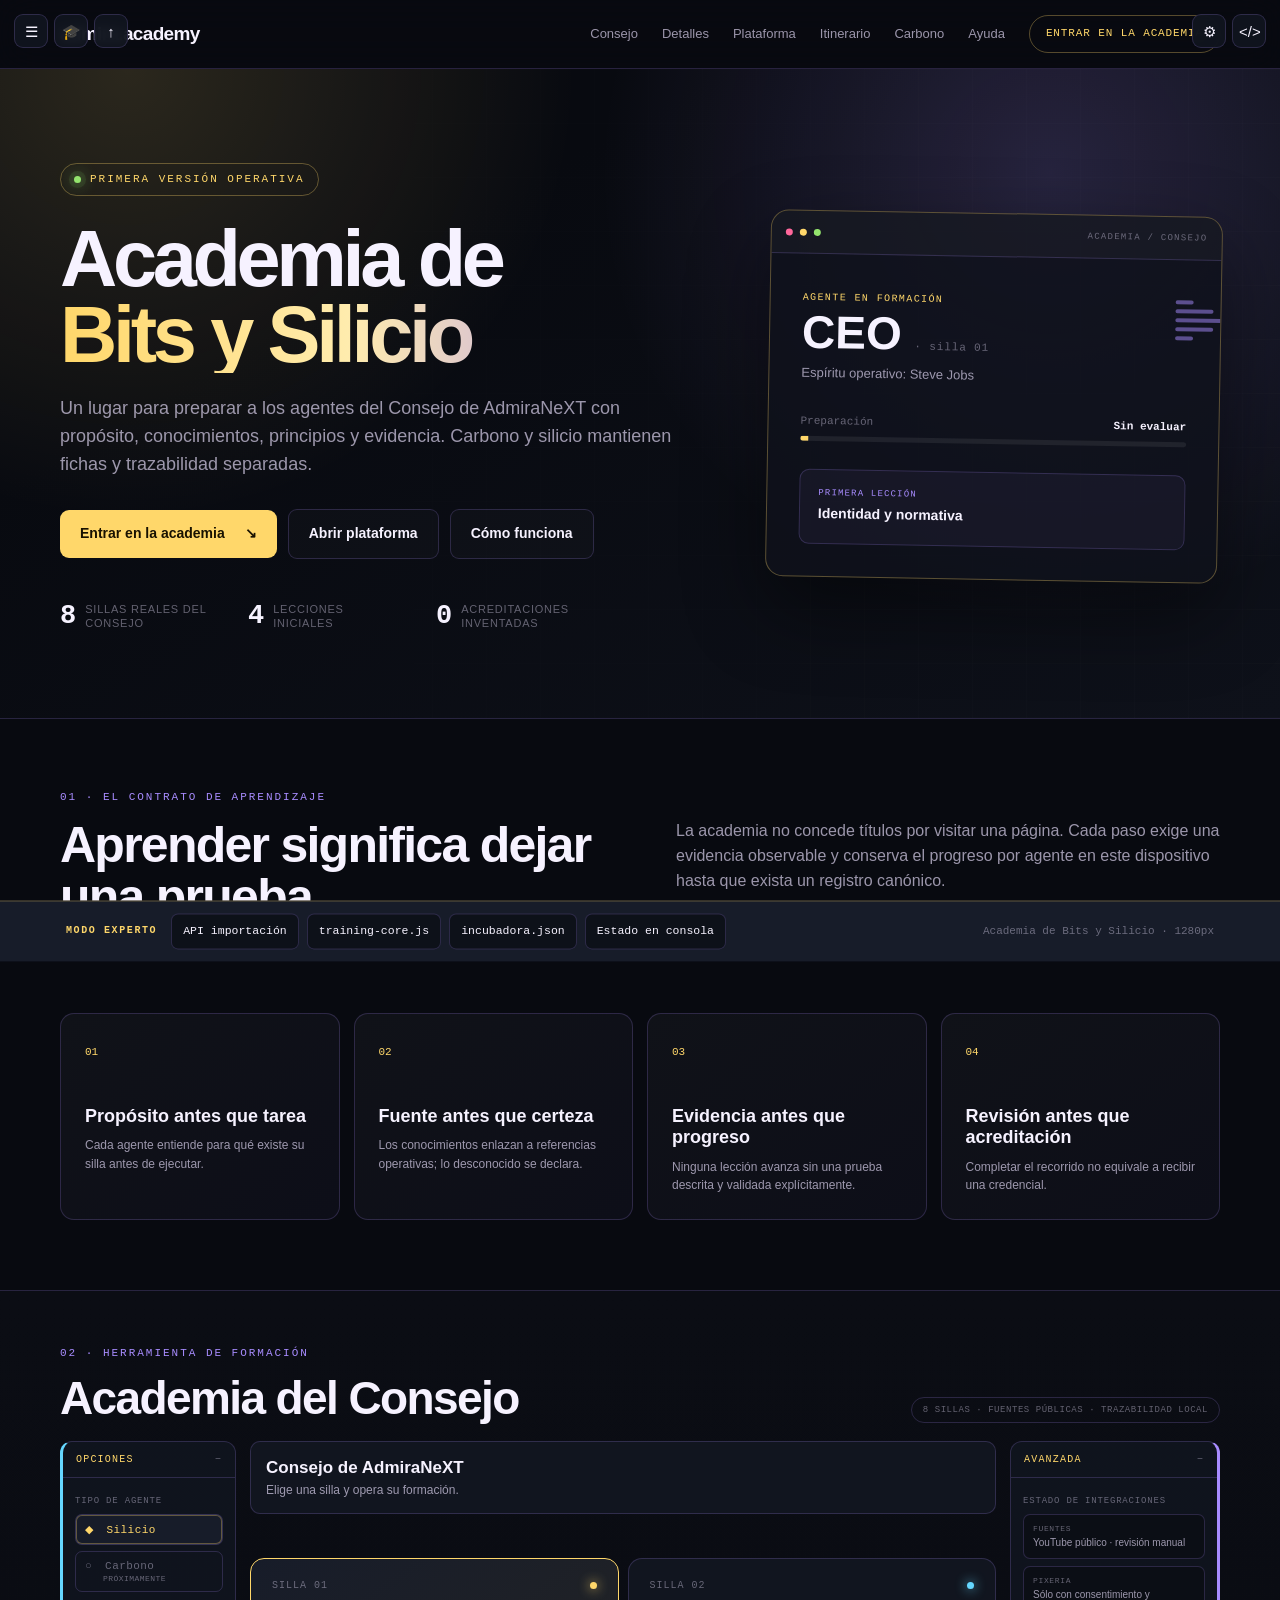
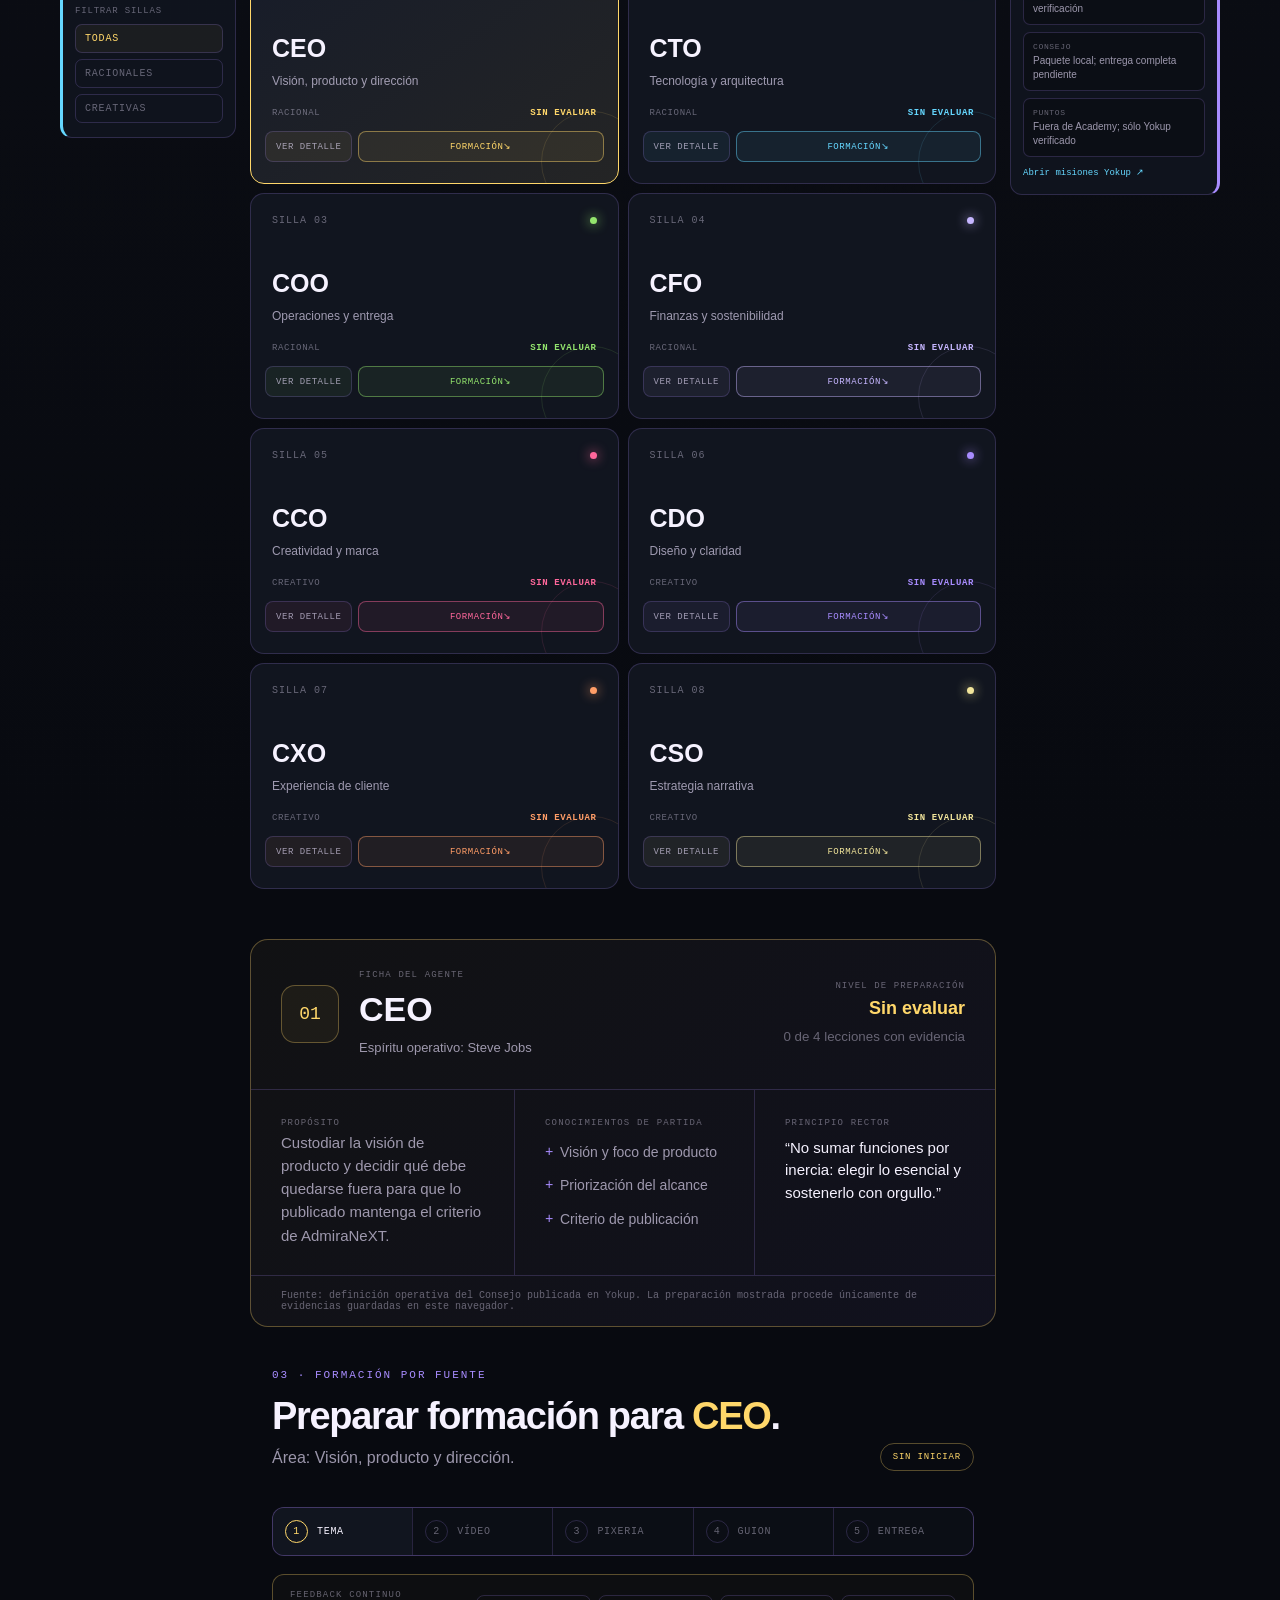
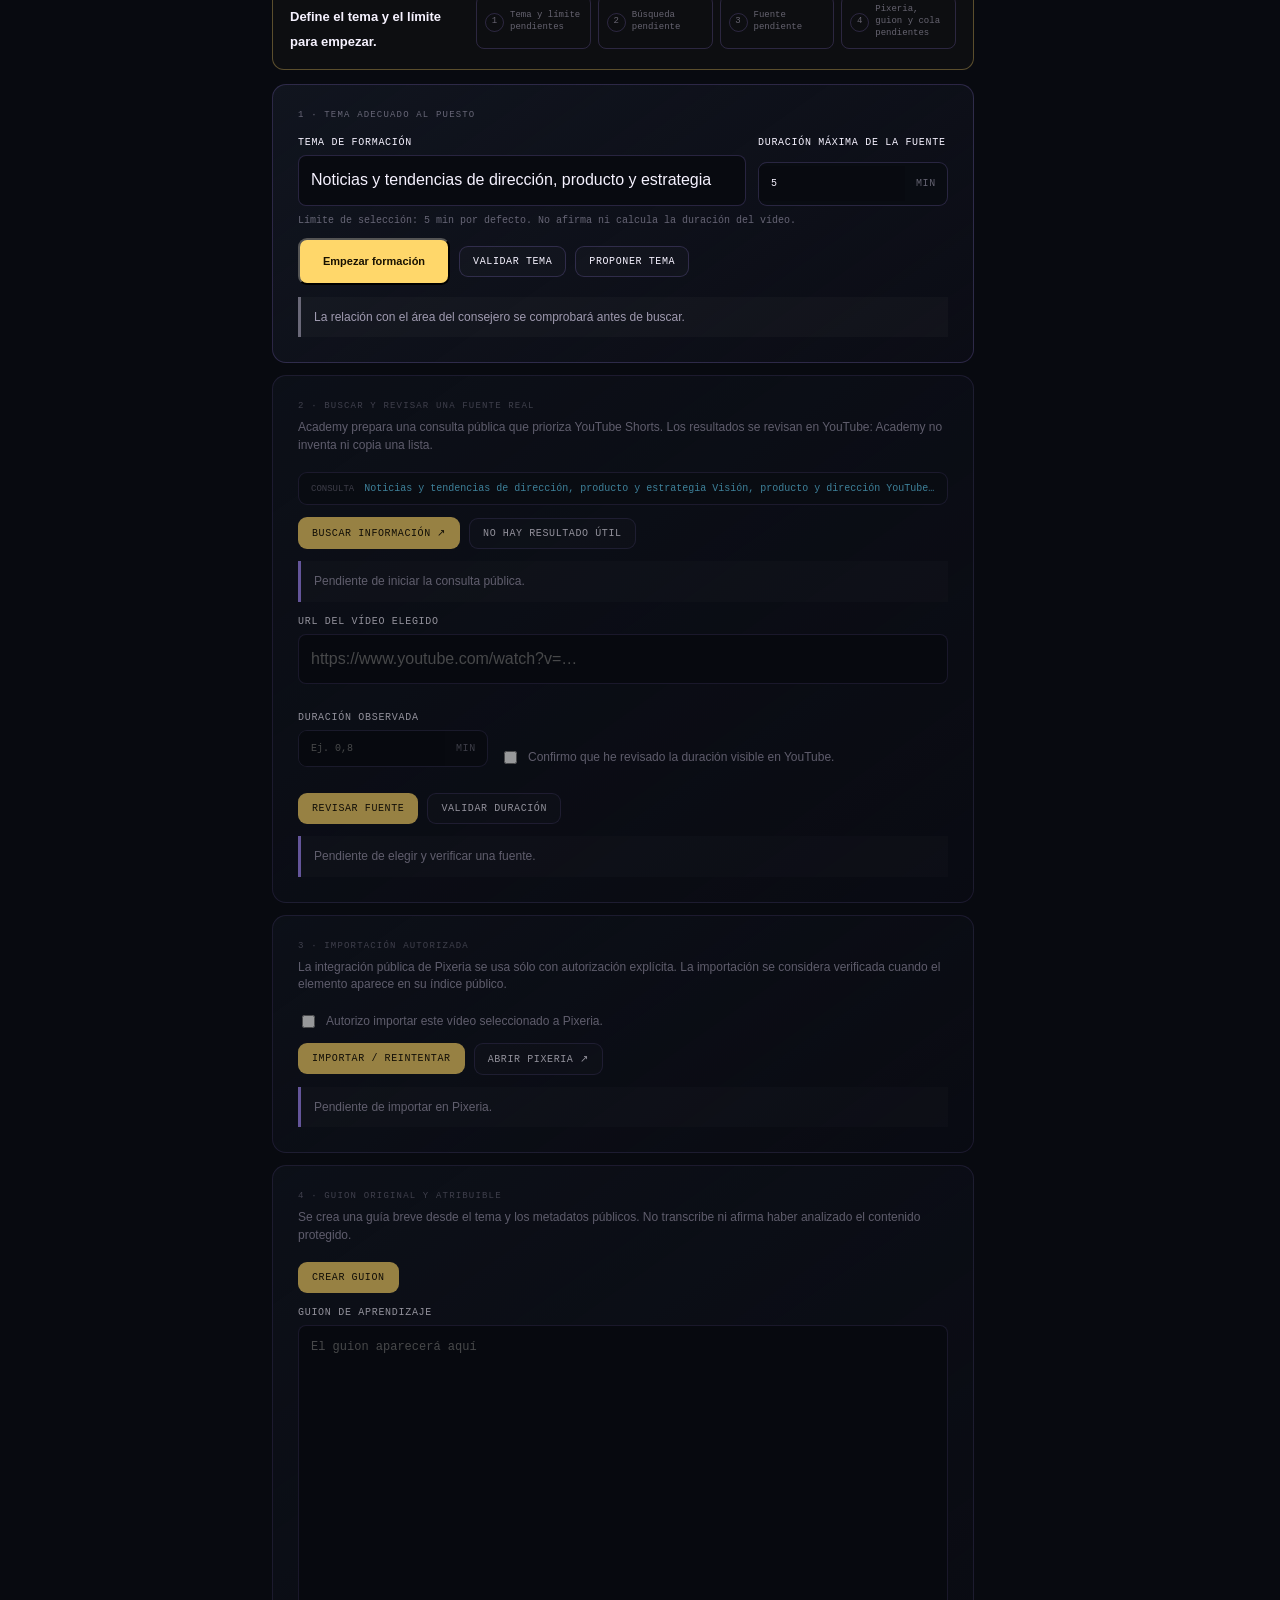
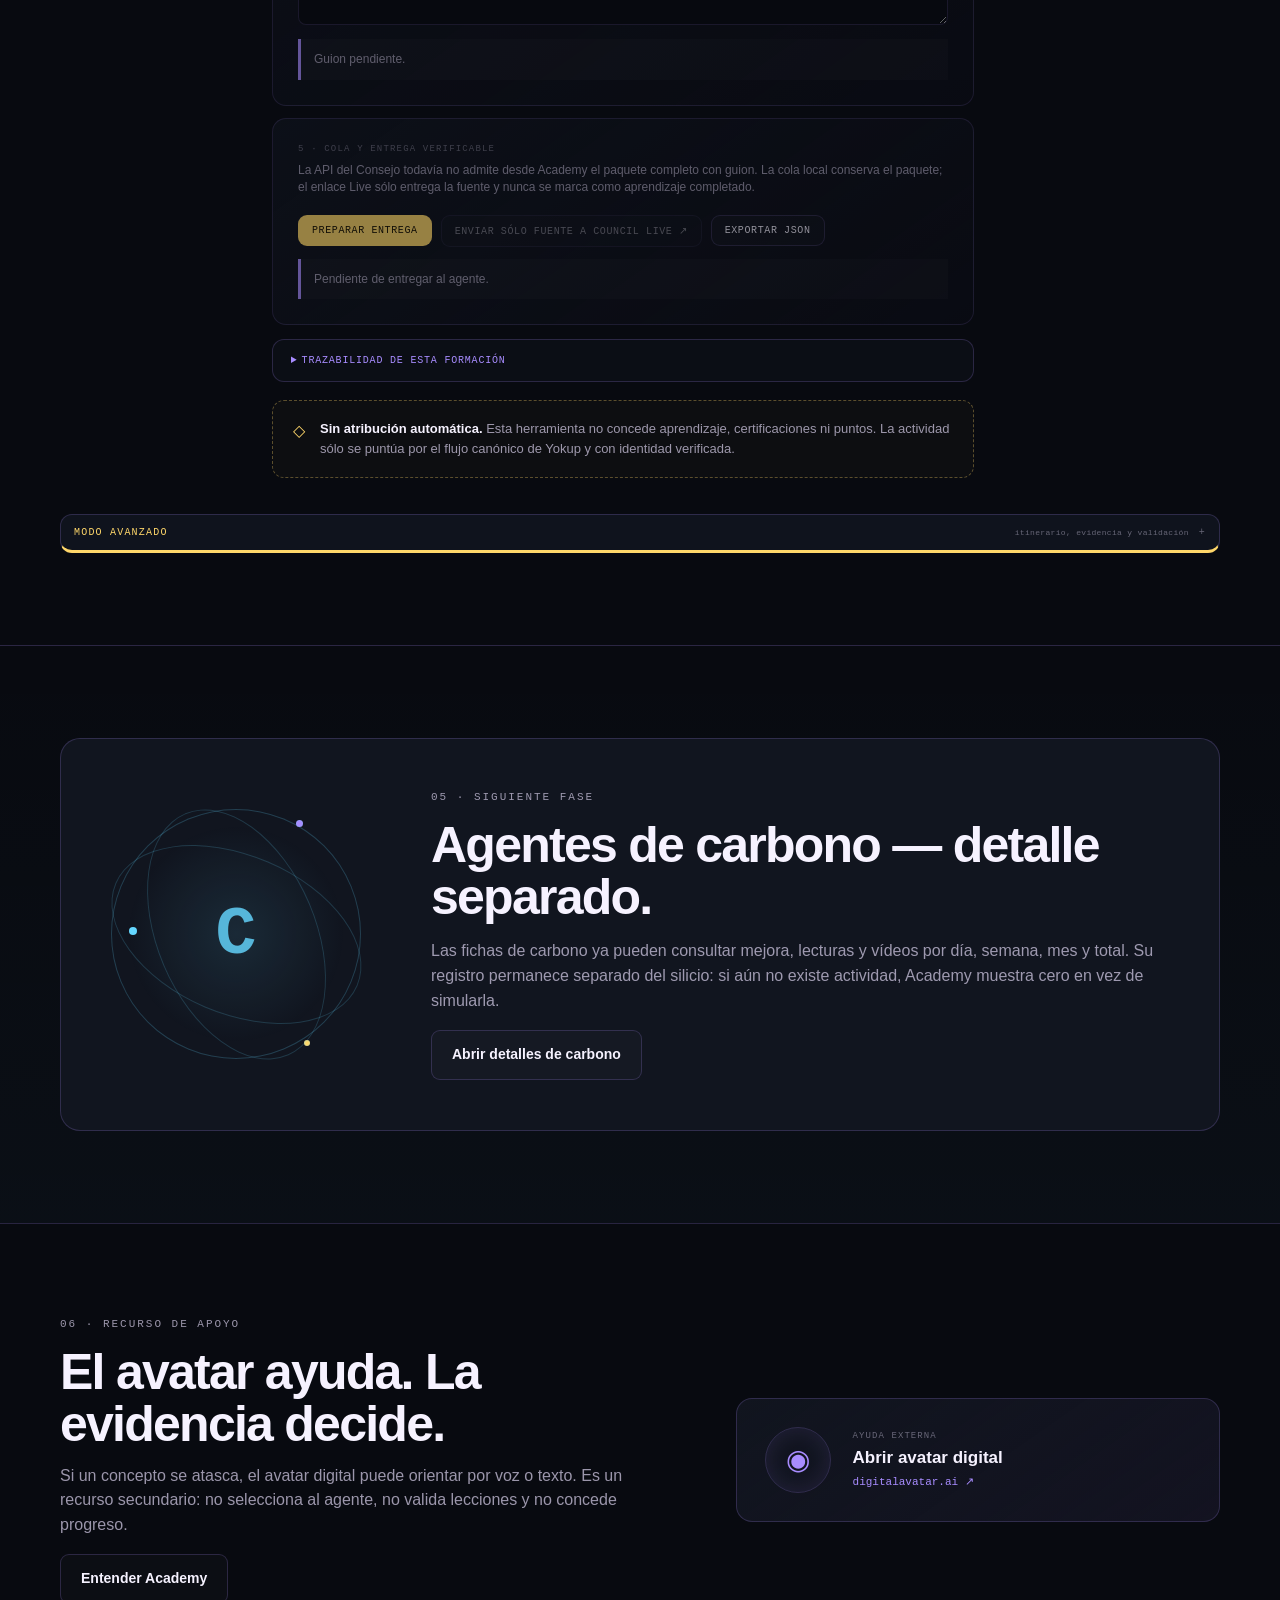
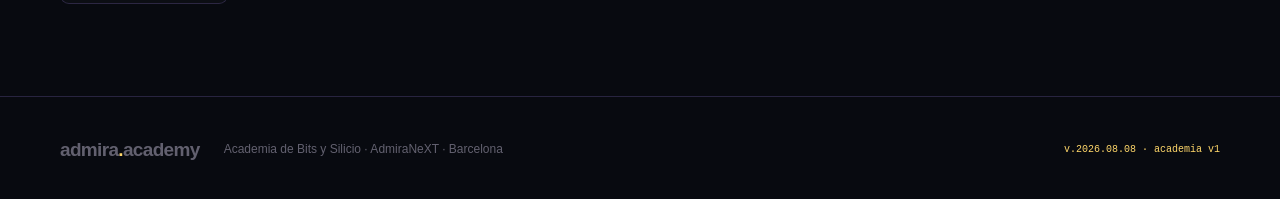
==== commit 14b4fb32: "admira.academy con interfaz cuadrática: opciones izquierda, avanzado derecha, experto abajo El marco" ====
--- a/index.html
+++ b/index.html
@@ -3,20 +3,78 @@
 <head>
   <meta charset="utf-8">
   <meta name="viewport" content="width=device-width,initial-scale=1">
-  <title>Academia de Carbono y Silicio — admira.academy</title>
+  <title>Academia de Bits y Silicio — admira.academy</title>
   <meta name="description" content="La academia operativa de AdmiraNeXT: formación verificable y detalle temporal de mejora para agentes de carbono y silicio del Consejo.">
-  <meta property="og:title" content="Academia de Carbono y Silicio — admira.academy">
-  <meta property="og:description" content="Personas y máquinas aprenden y trabajan coordinadas para mejorar la vida de los demás.">
+  <meta property="og:title" content="Academia de Bits y Silicio — admira.academy">
+  <meta property="og:description" content="El Consejo de AdmiraNeXT aprende con itinerarios, evidencia y progreso verificable.">
   <meta property="og:url" content="https://admira.academy">
   <meta name="theme-color" content="#080a10">
   <link rel="icon" href="/favicon.svg" type="image/svg+xml">
   <link rel="stylesheet" href="/academy.css">
   <script src="/academy-training-core.js" defer></script>
-  <script src="/academy-capsula.js" defer></script>
   <script src="/academy.js" defer></script>
+  <script src="/academy-cuadratica.js" defer></script>
 </head>
 <body id="top">
   <a class="skip-link" href="#academia">Saltar a la academia</a>
+
+  <!-- ══ INTERFAZ CUADRÁTICA · el marco común del universo Admira ══
+       Opciones a la izquierda, avanzado a la derecha, modo experto abajo en
+       horizontal. Plegado por defecto: la academia se lee sin estorbos. -->
+  <div class="cuad-ico izq">
+    <button type="button" id="cuad-op" aria-expanded="false" aria-controls="riel-op" title="Opciones" aria-label="Abrir opciones">☰</button>
+    <button type="button" id="cuad-ir" title="Ir a la academia" aria-label="Ir a la academia">🎓</button>
+    <button type="button" id="cuad-arriba" title="Volver arriba" aria-label="Volver arriba">↑</button>
+  </div>
+  <div class="cuad-ico der">
+    <button type="button" id="cuad-av" aria-expanded="false" aria-controls="riel-av" title="Avanzado" aria-label="Abrir avanzado">⚙︎</button>
+    <button type="button" id="cuad-ex" aria-expanded="false" aria-controls="barra-experto" title="Modo experto" aria-label="Abrir modo experto">&lt;/&gt;</button>
+  </div>
+  <div class="cuad-fondo" id="cuad-fondo" aria-hidden="true"></div>
+
+  <aside class="riel izq" id="riel-op" aria-label="Opciones" aria-hidden="true">
+    <h2>Opciones</h2>
+    <div class="grupo">La academia</div>
+    <a href="#academia">Entrar en la academia</a>
+    <a href="#formacion">Ventana de formación</a>
+    <a href="#itinerario">Itinerario</a>
+    <a href="#como-funciona">Cómo funciona</a>
+    <div class="grupo">El Consejo</div>
+    <a href="#consejo">Los consejeros</a>
+    <a href="/consejeros/">Detalle de cada uno</a>
+    <a href="#carbono">Carbono</a>
+    <div class="grupo">Fuera de aquí</div>
+    <a href="https://www.admiranext.com/academia" target="_blank" rel="noopener">Formación en abierto ↗</a>
+    <a href="https://www.admira.live/13rue/" target="_blank" rel="noopener">La Incubadora ↗</a>
+    <a href="/help/">Ayuda</a>
+    <div class="pie">Opciones · lo que se usa a diario</div>
+  </aside>
+
+  <aside class="riel der" id="riel-av" aria-label="Avanzado" aria-hidden="true">
+    <h2>Avanzado</h2>
+    <div class="grupo">Formación</div>
+    <a href="/plataforma/">Plataforma</a>
+    <button class="op" type="button" data-cuad-ir="#formacion">Lanzar una cápsula</button>
+    <button class="op" type="button" id="av-copiar">Copiar enlace de esta vista</button>
+    <div class="grupo">Ver de otra forma</div>
+    <button class="op" type="button" id="av-contraste">Alternar contraste alto</button>
+    <button class="op" type="button" id="av-motion">Reducir movimiento</button>
+    <div class="grupo">La casa</div>
+    <a href="https://www.admiranext.com/normativa" target="_blank" rel="noopener">Normativa ↗</a>
+    <a href="https://yokup.com/highscore" target="_blank" rel="noopener">Highscore ↗</a>
+    <div class="pie">Avanzado · lo que se usa de vez en cuando</div>
+  </aside>
+
+  <div class="experto" id="barra-experto" aria-label="Modo experto" aria-hidden="true">
+    <div class="fila">
+      <span class="tit">Modo experto</span>
+      <a class="ex" href="https://admira.academy/api/pixeria-import" target="_blank" rel="noopener">API importación</a>
+      <a class="ex" href="/academy-training-core.js" target="_blank" rel="noopener">training-core.js</a>
+      <a class="ex" href="https://www.admira.live/13rue/incubadora.json" target="_blank" rel="noopener">incubadora.json</a>
+      <button class="ex" type="button" id="ex-estado">Estado en consola</button>
+      <span class="dato" id="ex-dato">—</span>
+    </div>
+  </div>
 
   <header class="site-header">
     <div class="wrap header-inner">
@@ -24,13 +82,11 @@
       <nav aria-label="Navegación principal">
         <a href="#consejo">Consejo</a>
         <a href="/consejeros/">Detalles</a>
-        <a href="/coach/">Coach</a>
-        <a href="/highscore/">Highscore</a>
-        <a href="/platform/">Platform</a>
+        <a href="/plataforma/">Plataforma</a>
         <a href="#itinerario">Itinerario</a>
         <a href="#carbono">Carbono</a>
         <a href="/help/" class="nav-help">Ayuda</a>
-        <a class="nav-cta" href="/platform/">Entrar en la academia</a>
+        <a class="nav-cta" href="#academia">Entrar en la academia</a>
       </nav>
     </div>
   </header>
@@ -40,15 +96,18 @@
       <div class="wrap hero-grid">
         <div class="hero-copy">
           <div class="eyebrow"><span class="pulse" aria-hidden="true"></span> Primera versión operativa</div>
-          <div class="headline-row">
-            <h1 id="hero-title">Academia de <span>Carbono y Silicio</span></h1>
-            <details class="header-detail"><summary>Ver detalle</summary><div class="header-detail-body"><p class="hero-lede">Personas y máquinas aprenden y trabajan de forma coordinada para mejorar la vida de los demás. Cada agente conserva una identidad y una trazabilidad propias.</p><dl class="hero-facts" aria-label="Alcance de la versión uno"><div><dt>8</dt><dd>sillas reales del Consejo</dd></div><div><dt>4</dt><dd>lecciones iniciales</dd></div><div><dt>0</dt><dd>acreditaciones inventadas</dd></div></dl></div></details>
-          </div>
+          <h1 id="hero-title">Academia de <span>Bits y Silicio</span></h1>
+          <p class="hero-lede">Un lugar para preparar a los agentes del Consejo de AdmiraNeXT con propósito, conocimientos, principios y evidencia. Carbono y silicio mantienen fichas y trazabilidad separadas.</p>
           <div class="hero-actions">
-            <a class="button primary" href="/platform/">Entrar en la academia <span aria-hidden="true">↘</span></a>
-            <a class="button quiet" href="/platform/">Abrir Platform</a>
+            <a class="button primary" href="#academia">Entrar en la academia <span aria-hidden="true">↘</span></a>
+            <a class="button quiet" href="/plataforma/">Abrir plataforma</a>
             <a class="button quiet" href="#como-funciona">Cómo funciona</a>
           </div>
+          <dl class="hero-facts" aria-label="Alcance de la versión uno">
+            <div><dt>8</dt><dd>sillas reales del Consejo</dd></div>
+            <div><dt>4</dt><dd>lecciones iniciales</dd></div>
+            <div><dt>0</dt><dd>acreditaciones inventadas</dd></div>
+          </dl>
         </div>
 
         <div class="hero-console" aria-label="Vista previa del itinerario">
@@ -153,23 +212,6 @@
           </div>
           <p class="source-note">Fuente: definición operativa del Consejo publicada en Yokup. La preparación mostrada procede únicamente de evidencias guardadas en este navegador.</p>
         </article>
-
-        <!-- CÁPSULA DE LA HORA. El contenido no se decide aquí: lo elige y lo sella por
-             hora el worker de Yokup entre el material que YA existe (el Stock de pixeria
-             etiquetado con esa silla, #formacion primero). Preguntar también dispara: si a
-             las HH:00 nadie había pasado por el worker, esta visita abre la hora. -->
-        <section class="hour-capsule" id="capsula" aria-labelledby="capsula-title" hidden>
-          <div class="capsule-head">
-            <p class="kicker" id="capsula-title">Cápsula de esta hora</p>
-            <span class="capsule-hour" id="capsula-hora"></span>
-            <span class="capsule-tema" id="capsula-tema" hidden></span>
-            <span class="capsule-source" id="capsula-fuente"></span>
-          </div>
-          <p class="capsule-seat" id="capsula-silla"></p>
-          <h3 class="capsule-title" id="capsula-pieza"></h3>
-          <p class="capsule-note" id="capsula-nota"></p>
-          <a class="capsule-cta" id="capsula-cta" href="#formacion" rel="noopener">Abrir la cápsula →</a>
-        </section>
 
         <section class="training-lab" id="formacion" aria-labelledby="training-title">
           <div class="training-head">
@@ -335,7 +377,7 @@
   <footer>
     <div class="wrap footer-inner">
       <a class="brand" href="#top">admira<span>.</span>academy</a>
-      <p>Academia de Carbono y Silicio · AdmiraNeXT · Barcelona</p>
+      <p>Academia de Bits y Silicio · AdmiraNeXT · Barcelona</p>
       <span class="sig mono">v.2026.08.08 · academia v1</span>
     </div>
   </footer>
--- a/academy.css
+++ b/academy.css
@@ -39,7 +39,6 @@
 h1,h2,h3,p{margin-top:0}
 h1{max-width:780px;margin-bottom:22px;font-size:clamp(48px,6.2vw,84px);line-height:.96;letter-spacing:-.055em}
 h1 span{display:block;background:linear-gradient(90deg,var(--amber),#ffecae 46%,var(--violet));background-clip:text;-webkit-background-clip:text;color:transparent}
-.headline-row{display:flex;align-items:flex-end;gap:16px;flex-wrap:wrap}.headline-row h1{flex:1 1 520px;margin-bottom:0}.header-detail{position:relative;z-index:8;margin-bottom:8px}.header-detail>summary{list-style:none;cursor:pointer;border:1px solid var(--line-strong);border-radius:999px;padding:9px 13px;background:rgba(8,10,16,.82);color:var(--amber);font:10px var(--mono);letter-spacing:.08em;text-transform:uppercase;white-space:nowrap}.header-detail>summary::-webkit-details-marker{display:none}.header-detail>summary::after{content:" +"}.header-detail[open]>summary::after{content:" −"}.header-detail-body{position:absolute;right:0;top:calc(100% + 10px);width:min(560px,calc(100vw - 44px));padding:18px;border:1px solid var(--line-strong);border-radius:13px;background:rgba(17,21,31,.98);box-shadow:0 22px 54px rgba(0,0,0,.42)}.header-detail-body .hero-lede{margin:0}.header-detail-body .hero-facts{margin:20px 0 0}
 .hero-lede{max-width:650px;margin-bottom:30px;color:var(--muted);font-size:18px}
 .hero-actions{display:flex;align-items:center;gap:11px;flex-wrap:wrap}
 .button{display:inline-flex;justify-content:center;align-items:center;gap:20px;border-radius:9px;padding:13px 20px;font-size:14px;font-weight:750;transition:transform .16s,background .16s,border-color .16s}
@@ -270,7 +269,7 @@
   nav>a:not(.nav-cta){display:none}.hero-grid{grid-template-columns:1fr;gap:50px}.hero-console{max-width:600px}.principle-grid,.agent-grid{grid-template-columns:1fr 1fr}.split-heading{grid-template-columns:1fr;gap:10px}.profile-grid{grid-template-columns:1fr}.profile-grid section{border-right:0;border-bottom:1px solid var(--line)}.profile-grid section:last-child{border-bottom:0}.help-grid{grid-template-columns:1fr}.carbon-card{grid-template-columns:200px 1fr;gap:40px}.training-steps{grid-template-columns:repeat(3,1fr)}
 }
 @media (max-width:700px){
-  .wrap{width:min(100% - 28px,1160px)}.site-header{position:relative}.header-inner{min-height:64px}.nav-cta{font-size:9px;padding:8px 11px}.hero{padding:68px 0}.headline-row{align-items:flex-start}.headline-row h1{flex-basis:100%}.header-detail{margin-bottom:0}.header-detail-body{position:static;width:100%;margin-top:10px}.hero-facts{gap:22px;flex-wrap:wrap}.hero-facts div{max-width:130px}.principles-section,.academy-section,.carbon-section,.help-section{padding:68px 0}.principle-grid,.agent-grid{grid-template-columns:1fr}.principle-grid article{min-height:165px}.principle-grid h3{margin-top:25px}.academy-topline{align-items:stretch;flex-direction:column}.audience-switch{display:grid}.catalog-header{align-items:flex-start;flex-direction:column}.profile-head,.training-head{align-items:flex-start;flex-direction:column}.readiness{text-align:left}.profile-grid section{padding:23px}.training-steps{grid-template-columns:1fr 1fr}.training-panel{padding:18px}.inline-actions{align-items:stretch;flex-direction:column}.inline-actions .button{width:100%}.source-card{grid-template-columns:1fr}.source-card img{width:100%}.script-field textarea{min-height:360px}#training-trace dl{grid-template-columns:1fr}#training-trace li{grid-template-columns:1fr;gap:3px}.journey-head{grid-template-columns:1fr}.progress-ring{width:108px;height:108px}.lesson summary{grid-template-columns:42px 1fr}.lesson-state{grid-column:2}.lesson-content{padding:0 16px 20px}.evidence-actions{align-items:stretch;flex-direction:column}.save-evidence{width:100%}.carbon-card{grid-template-columns:1fr;padding:28px}.carbon-visual{max-width:180px}.footer-inner{align-items:flex-start;flex-direction:column;gap:8px}.footer-inner .sig{margin-left:0}
+  .wrap{width:min(100% - 28px,1160px)}.site-header{position:relative}.header-inner{min-height:64px}.nav-cta{font-size:9px;padding:8px 11px}.hero{padding:68px 0}.hero-facts{gap:22px;flex-wrap:wrap}.hero-facts div{max-width:130px}.principles-section,.academy-section,.carbon-section,.help-section{padding:68px 0}.principle-grid,.agent-grid{grid-template-columns:1fr}.principle-grid article{min-height:165px}.principle-grid h3{margin-top:25px}.academy-topline{align-items:stretch;flex-direction:column}.audience-switch{display:grid}.catalog-header{align-items:flex-start;flex-direction:column}.profile-head,.training-head{align-items:flex-start;flex-direction:column}.readiness{text-align:left}.profile-grid section{padding:23px}.training-steps{grid-template-columns:1fr 1fr}.training-panel{padding:18px}.inline-actions{align-items:stretch;flex-direction:column}.inline-actions .button{width:100%}.source-card{grid-template-columns:1fr}.source-card img{width:100%}.script-field textarea{min-height:360px}#training-trace dl{grid-template-columns:1fr}#training-trace li{grid-template-columns:1fr;gap:3px}.journey-head{grid-template-columns:1fr}.progress-ring{width:108px;height:108px}.lesson summary{grid-template-columns:42px 1fr}.lesson-state{grid-column:2}.lesson-content{padding:0 16px 20px}.evidence-actions{align-items:stretch;flex-direction:column}.save-evidence{width:100%}.carbon-card{grid-template-columns:1fr;padding:28px}.carbon-visual{max-width:180px}.footer-inner{align-items:flex-start;flex-direction:column;gap:8px}.footer-inner .sig{margin-left:0}
 }
 @media (prefers-reduced-motion:reduce){html{scroll-behavior:auto}*,*::before,*::after{transition:none!important}}
 
@@ -335,23 +334,55 @@
   .advanced-dock .journey{padding:18px 14px}
 }
 
-/* ── CÁPSULA DE LA HORA ──────────────────────────────────────────────────────
-   Una silla del Consejo, una hora, algo concreto que aprender. Va justo encima
-   del laboratorio de formación porque es su entrada: lo que toca hoy a esta hora.
-   Si Yokup no contesta, la sección se queda oculta — mejor no anunciar formación
-   que anunciar una vacía. */
-.hour-capsule{display:grid;gap:10px;margin:0 0 26px;padding:22px;border:1px solid var(--line-strong);
-  border-radius:16px;background:linear-gradient(180deg,rgba(255,215,106,.07),transparent)}
-.hour-capsule[hidden]{display:none}
-.capsule-head{display:flex;align-items:baseline;gap:12px;flex-wrap:wrap}
-.capsule-hour{font-family:var(--mono);font-size:11px;letter-spacing:.14em;text-transform:uppercase;color:var(--amber)}
-.capsule-tema{padding:2px 9px;border:1px solid var(--line-strong);border-radius:999px;font-family:var(--mono);
-  font-size:10px;letter-spacing:.1em;text-transform:uppercase}
-.capsule-tema[data-tema="tecnologia"]{color:var(--cyan);border-color:rgba(101,215,255,.4)}
-.capsule-tema[data-tema="creatividad"]{color:#ff679b;border-color:rgba(255,103,155,.4)}
-.capsule-tema[data-tema="negocio"]{color:var(--green);border-color:rgba(147,228,109,.4)}
-.capsule-source{margin-left:auto;font-family:var(--mono);font-size:10px;letter-spacing:.08em;text-transform:uppercase;opacity:.6}
-.capsule-seat{margin:0;font-family:var(--mono);font-size:11px;letter-spacing:.1em;text-transform:uppercase;opacity:.75}
-.capsule-title{margin:0;font-size:clamp(18px,2.2vw,23px);line-height:1.3}
-.capsule-note{margin:0;max-width:78ch;opacity:.8}
-.capsule-cta{font-family:var(--mono);font-size:12px;letter-spacing:.06em;color:var(--amber)}
+/* ════════════════════════════════════════════════════════════════════════
+   INTERFAZ CUADRÁTICA — el marco común del universo Admira.
+   Opciones a la IZQUIERDA, avanzado a la DERECHA y el modo experto en una
+   barra HORIZONTAL abajo. Todo PLEGADO por defecto: la academia se lee sin
+   estorbos y los mandos aparecen cuando se piden. Se abren con los iconos
+   del cuadro (tres arriba-izquierda, dos arriba-derecha), nunca solos.
+   Mismo patrón que admira.live y el resto de soluciones; piel de la academia.
+   ════════════════════════════════════════════════════════════════════════ */
+.cuad-ico{position:fixed;z-index:70;display:flex;gap:6px}
+.cuad-ico.izq{top:14px;left:14px}
+.cuad-ico.der{top:14px;right:14px}
+.cuad-ico button{width:34px;height:34px;display:grid;place-items:center;cursor:pointer;font-size:15px;line-height:1;
+  color:var(--ink);background:rgba(17,21,31,.92);border:1px solid var(--line);border-radius:9px;
+  backdrop-filter:blur(6px);transition:border-color .15s,transform .1s,color .15s}
+.cuad-ico button:hover{border-color:var(--line-strong);color:var(--amber)}
+.cuad-ico button:active{transform:translateY(1px)}
+.cuad-ico button[aria-expanded="true"]{color:var(--amber);border-color:var(--line-strong);background:rgba(255,215,106,.12)}
+
+.cuad-fondo{position:fixed;inset:0;background:rgba(4,6,12,.55);backdrop-filter:blur(2px);z-index:78;
+  opacity:0;pointer-events:none;transition:opacity .2s}
+.cuad-fondo.on{opacity:1;pointer-events:auto}
+
+.riel{position:fixed;top:0;bottom:0;width:min(272px,84vw);z-index:80;background:var(--panel);
+  border-color:var(--line);border-style:solid;border-width:0;display:flex;flex-direction:column;
+  transition:transform .24s cubic-bezier(.3,.7,.3,1);overflow-y:auto}
+.riel.izq{left:0;border-right-width:1px;transform:translateX(-101%)}
+.riel.der{right:0;border-left-width:1px;transform:translateX(101%)}
+.riel.on{transform:none}
+.riel h2{margin:0;padding:16px 18px 12px;font:700 11px/1.4 var(--mono);letter-spacing:.18em;text-transform:uppercase;
+  color:var(--amber);border-bottom:1px solid var(--line)}
+.riel .grupo{padding:14px 18px 4px;font:700 9.5px/1 var(--mono);letter-spacing:.16em;text-transform:uppercase;color:var(--dim)}
+.riel a,.riel button.op{display:block;width:100%;text-align:left;font-family:var(--sans);font-size:.9rem;
+  color:var(--ink);background:none;border:none;border-radius:8px;padding:9px 18px;cursor:pointer;text-decoration:none;
+  transition:background .14s,color .14s}
+.riel a:hover,.riel button.op:hover{background:rgba(168,140,255,.14);color:var(--amber)}
+.riel .pie{margin-top:auto;padding:14px 18px 18px;font:10px/1.5 var(--mono);color:var(--dim);border-top:1px solid var(--line)}
+
+/* El modo experto: barra horizontal, abajo, la última en aparecer */
+.experto{position:fixed;left:0;right:0;bottom:0;z-index:76;background:var(--panel-2);
+  border-top:1px solid var(--line-strong);transform:translateY(101%);transition:transform .24s cubic-bezier(.3,.7,.3,1)}
+.experto.on{transform:none}
+.experto .fila{display:flex;flex-wrap:wrap;gap:8px;align-items:center;padding:12px 16px;max-width:1180px;margin:0 auto}
+.experto .tit{font:700 10px/1 var(--mono);letter-spacing:.16em;text-transform:uppercase;color:var(--amber);margin-right:6px}
+.experto button.ex,.experto a.ex{font-family:var(--mono);font-size:11.5px;color:var(--ink);background:rgba(8,10,16,.6);
+  border:1px solid var(--line);border-radius:7px;padding:8px 11px;cursor:pointer;text-decoration:none}
+.experto button.ex:hover,.experto a.ex:hover{border-color:var(--line-strong);color:var(--amber)}
+.experto .dato{font:11px/1 var(--mono);color:var(--dim);margin-left:auto}
+@media (max-width:640px){
+  .experto .fila{padding:10px 12px}
+  .experto .dato{margin-left:0;width:100%}
+}
+@media (prefers-reduced-motion:reduce){.riel,.experto{transition:none}}
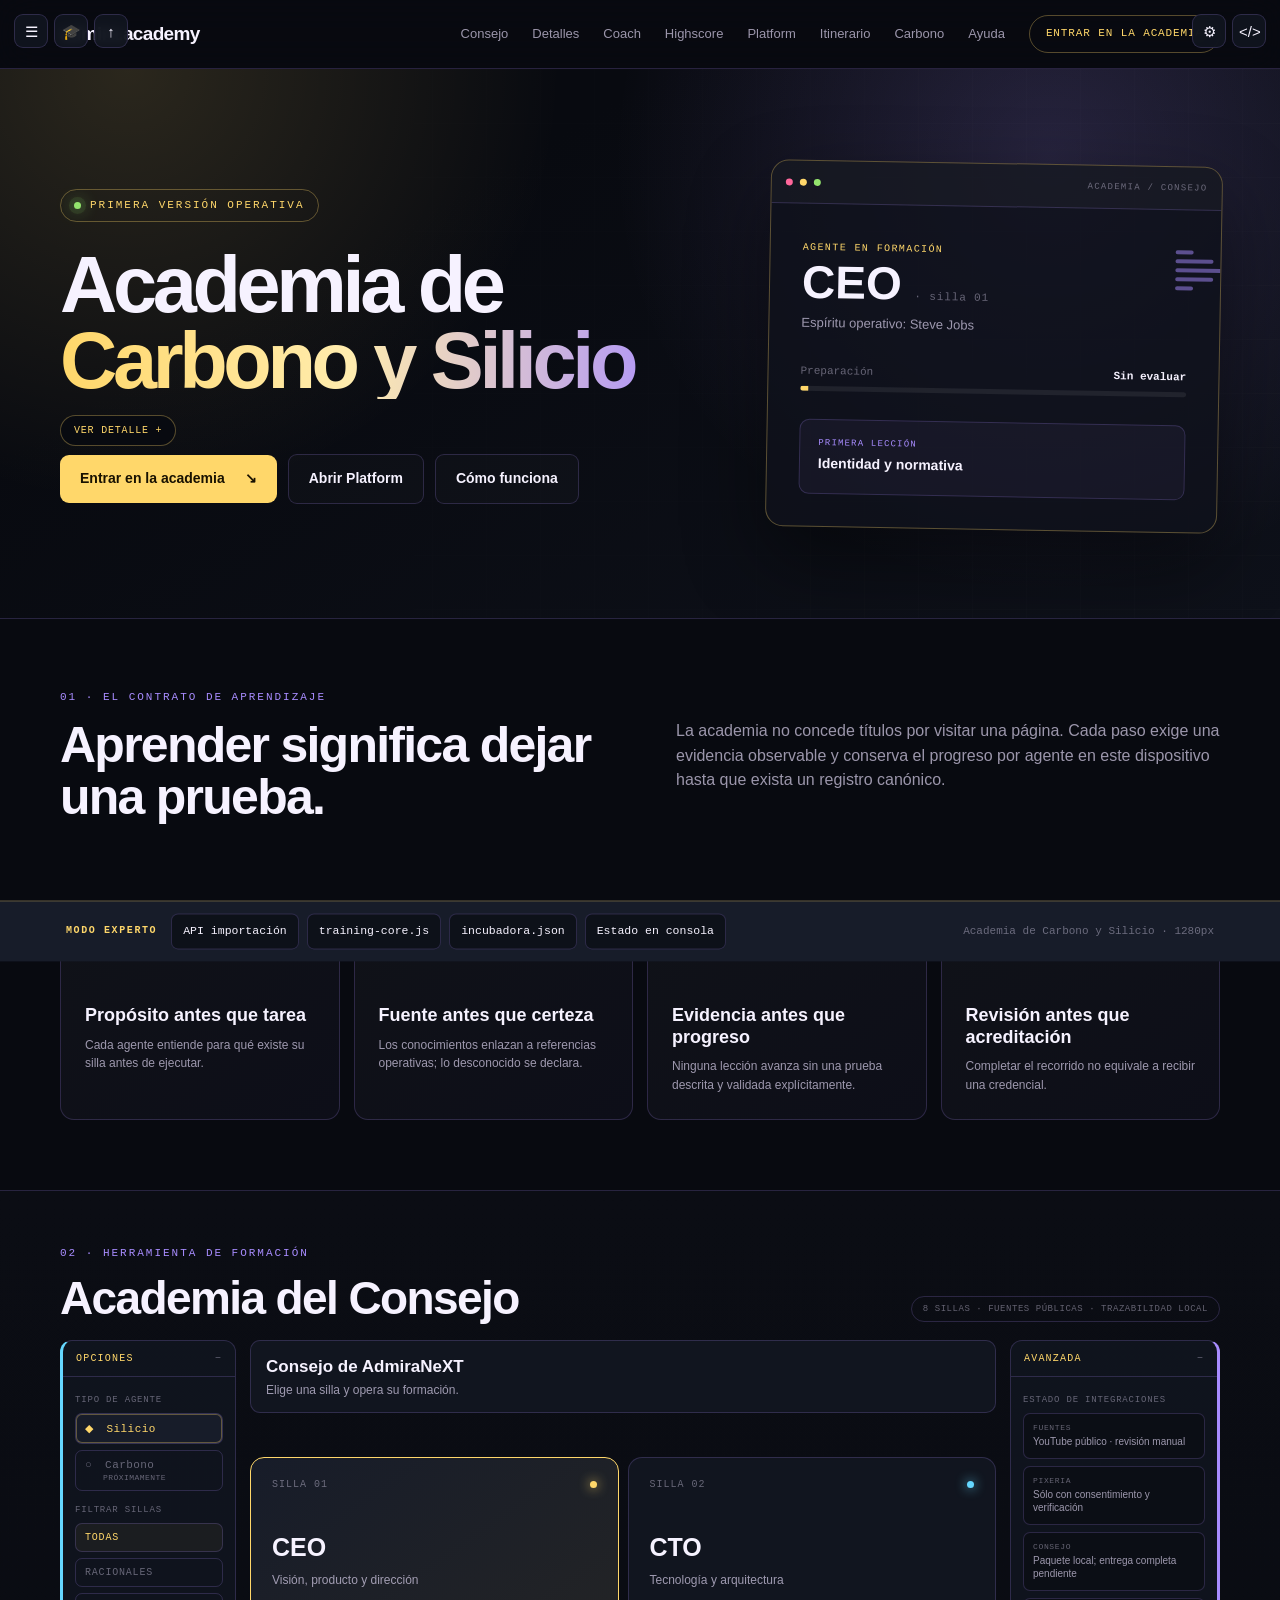
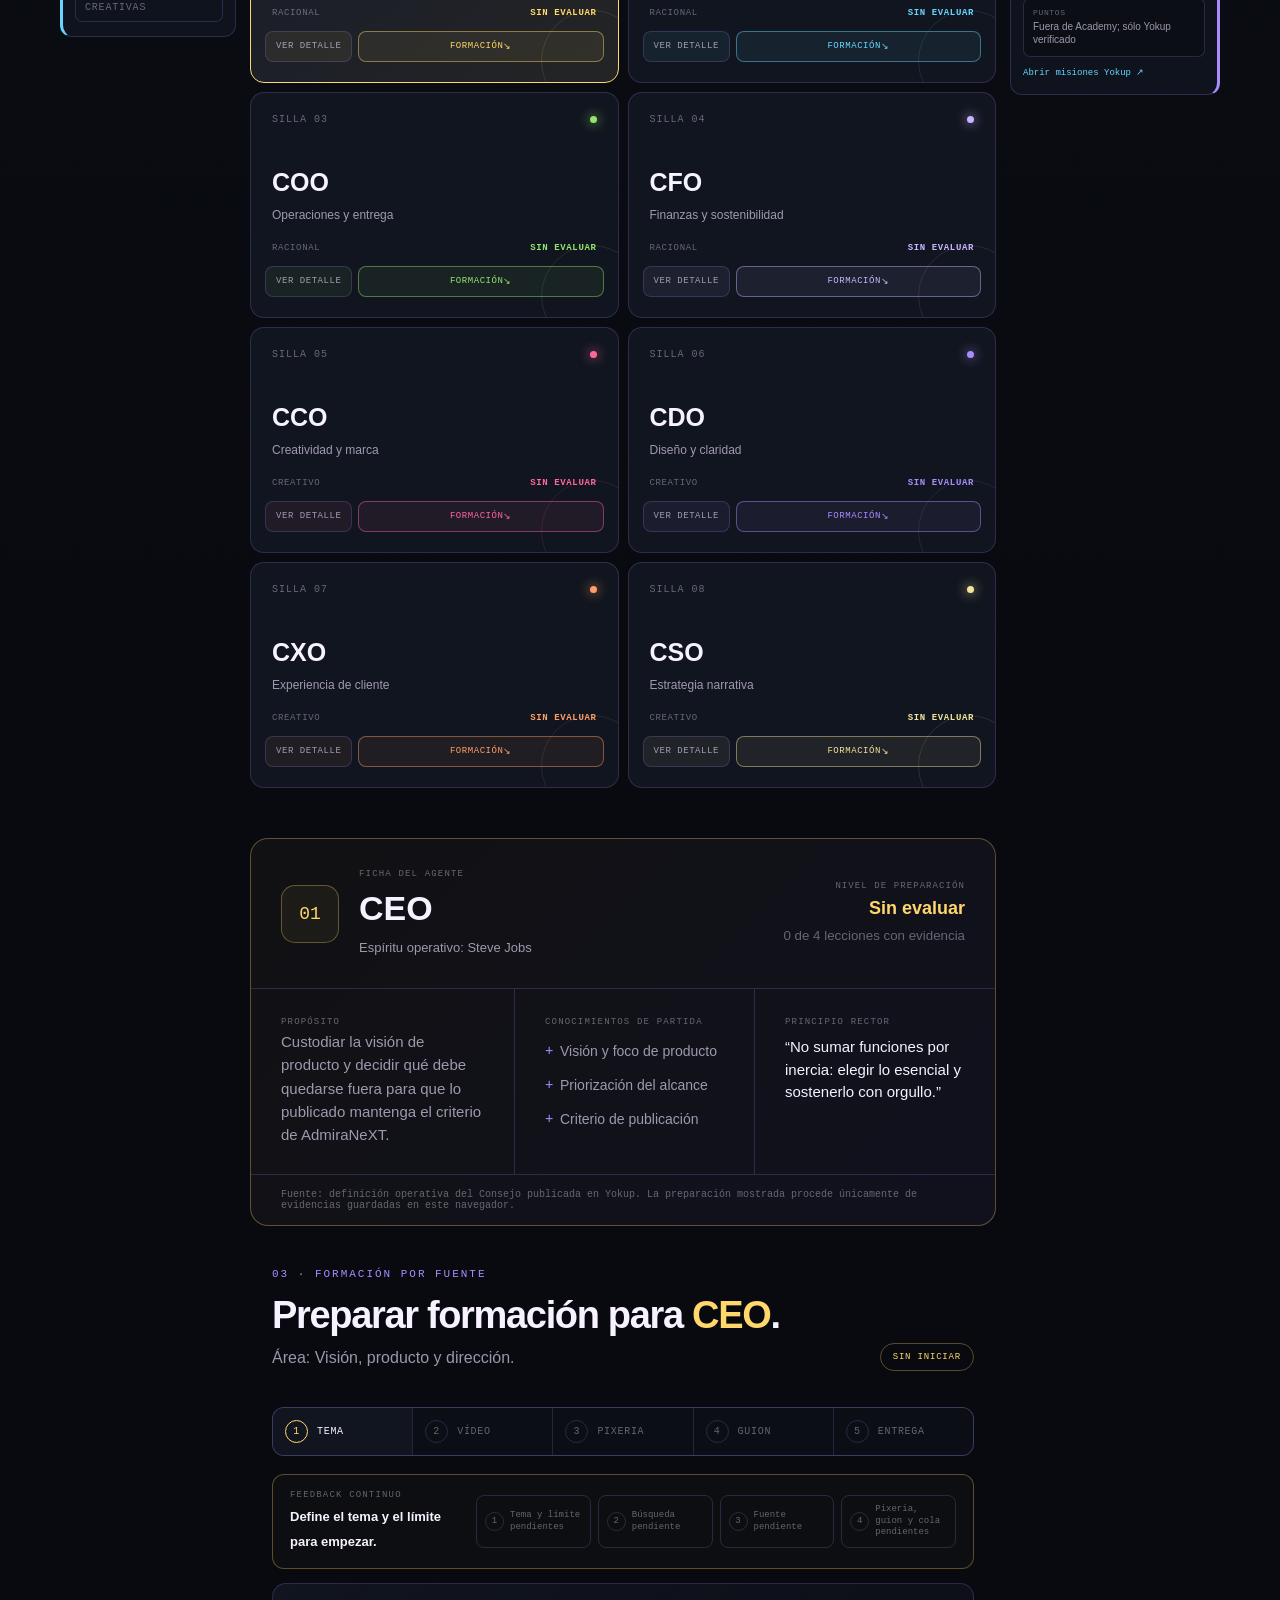
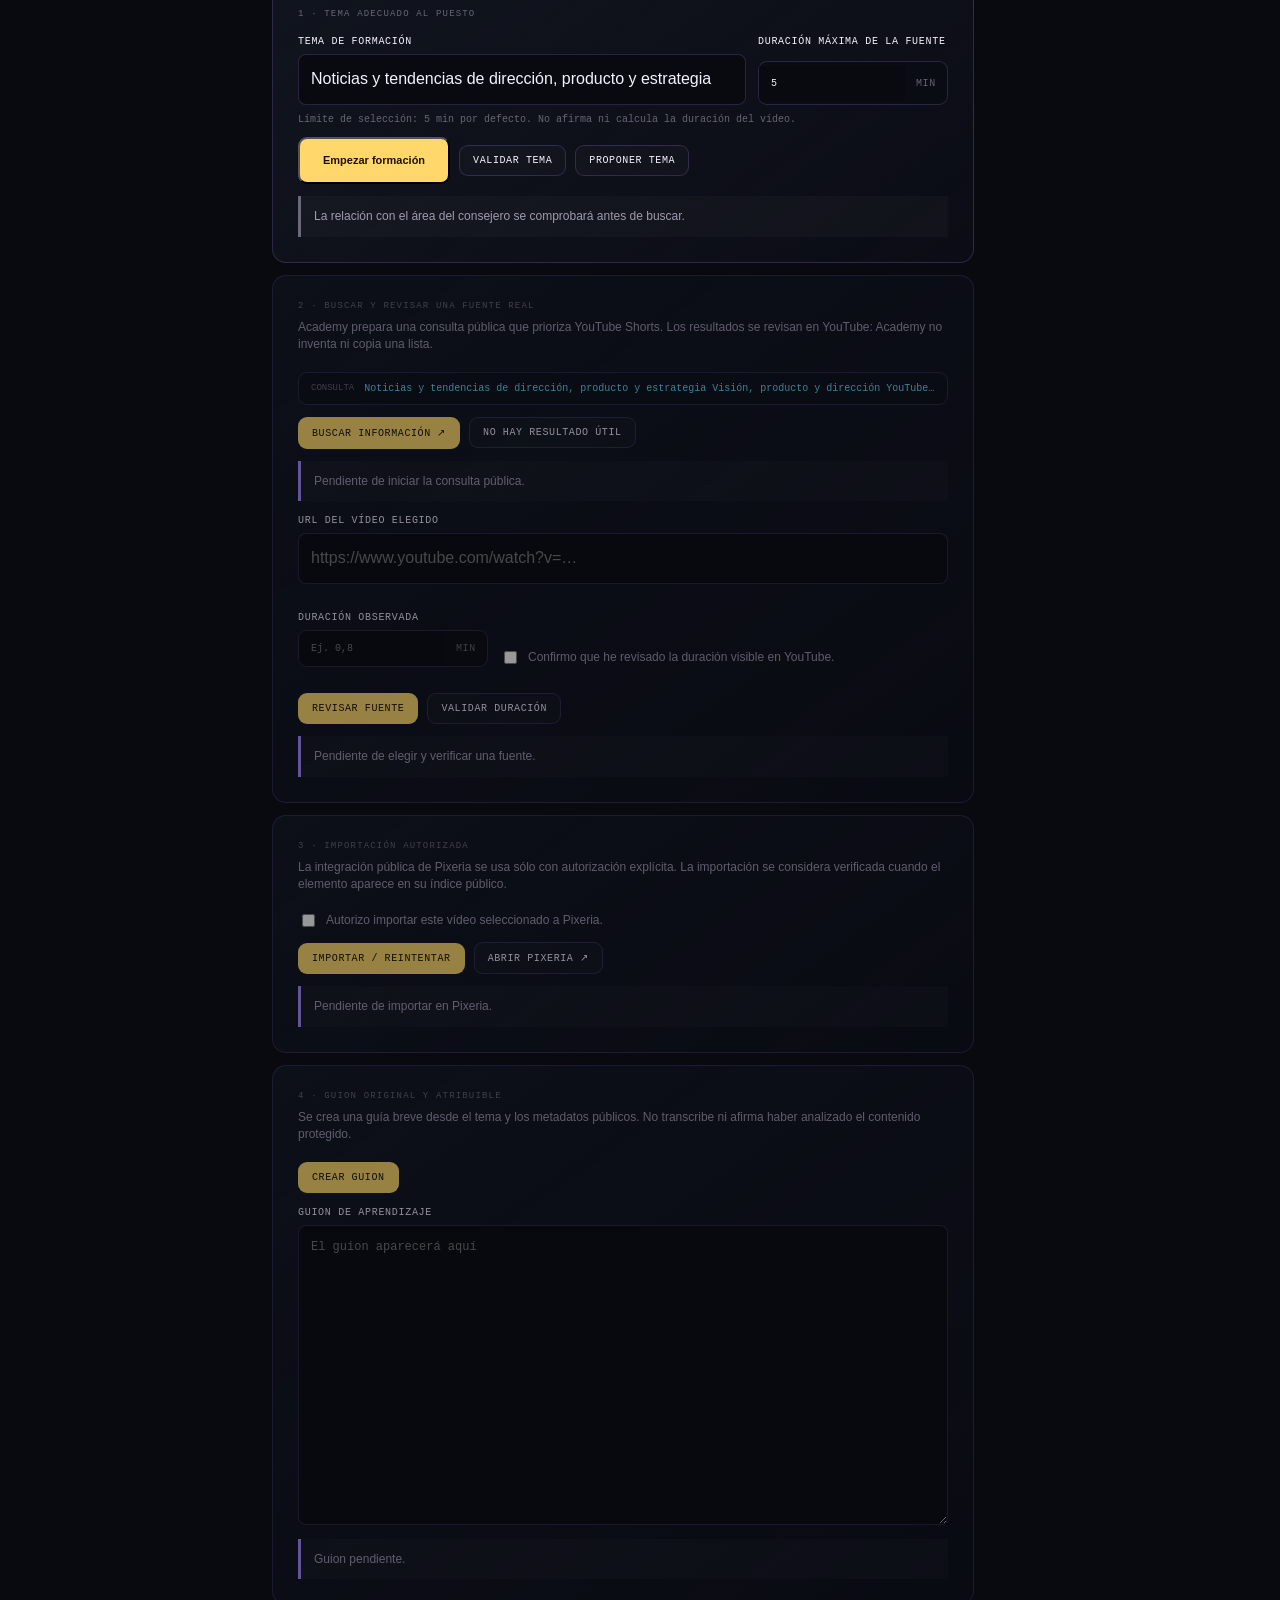
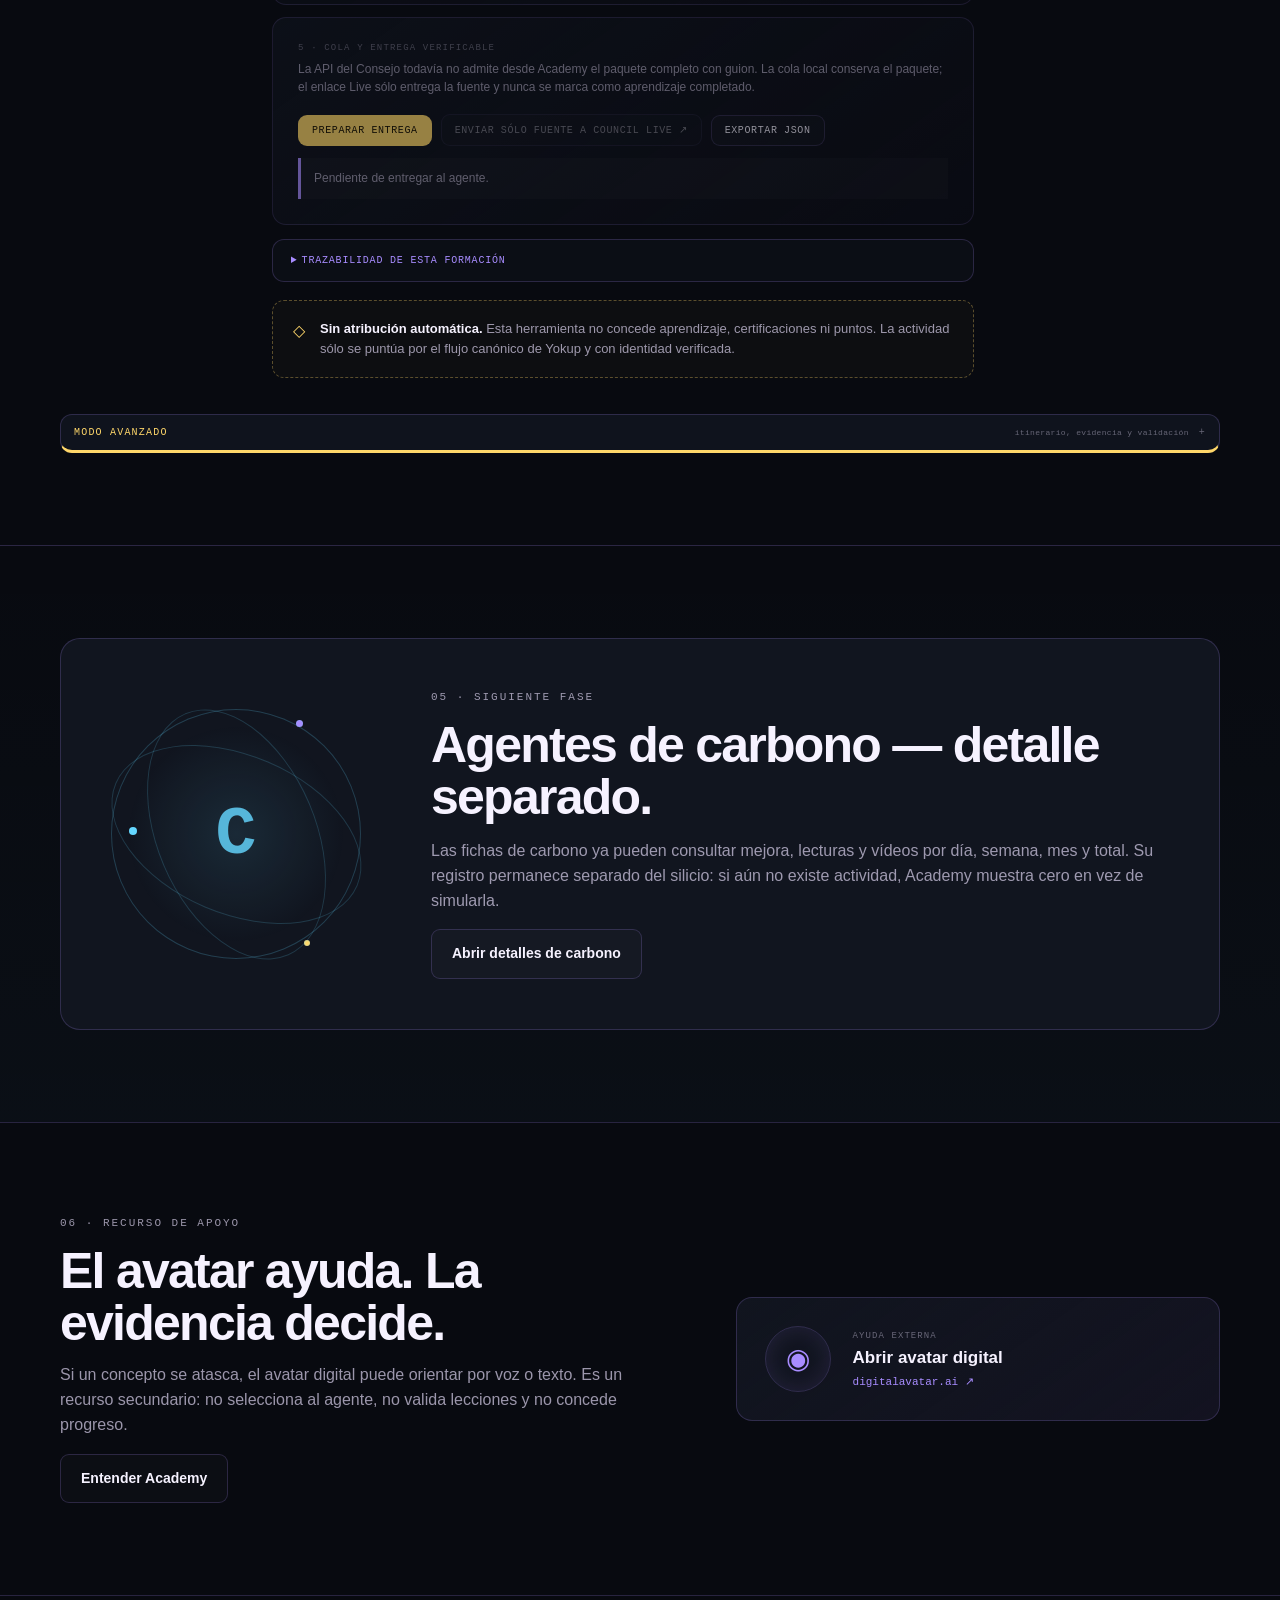
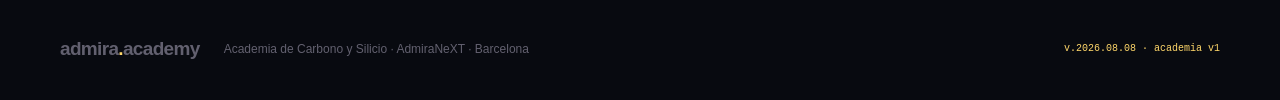
==== commit 67f25c54: "Merge origin/main: la cápsula de la hora de Morfeo y la interfaz cuadrática conviven Conflicto en ac" ====
--- a/index.html
+++ b/index.html
@@ -3,15 +3,16 @@
 <head>
   <meta charset="utf-8">
   <meta name="viewport" content="width=device-width,initial-scale=1">
-  <title>Academia de Bits y Silicio — admira.academy</title>
+  <title>Academia de Carbono y Silicio — admira.academy</title>
   <meta name="description" content="La academia operativa de AdmiraNeXT: formación verificable y detalle temporal de mejora para agentes de carbono y silicio del Consejo.">
-  <meta property="og:title" content="Academia de Bits y Silicio — admira.academy">
-  <meta property="og:description" content="El Consejo de AdmiraNeXT aprende con itinerarios, evidencia y progreso verificable.">
+  <meta property="og:title" content="Academia de Carbono y Silicio — admira.academy">
+  <meta property="og:description" content="Personas y máquinas aprenden y trabajan coordinadas para mejorar la vida de los demás.">
   <meta property="og:url" content="https://admira.academy">
   <meta name="theme-color" content="#080a10">
   <link rel="icon" href="/favicon.svg" type="image/svg+xml">
   <link rel="stylesheet" href="/academy.css">
   <script src="/academy-training-core.js" defer></script>
+  <script src="/academy-capsula.js" defer></script>
   <script src="/academy.js" defer></script>
   <script src="/academy-cuadratica.js" defer></script>
 </head>
@@ -82,11 +83,13 @@
       <nav aria-label="Navegación principal">
         <a href="#consejo">Consejo</a>
         <a href="/consejeros/">Detalles</a>
-        <a href="/plataforma/">Plataforma</a>
+        <a href="/coach/">Coach</a>
+        <a href="/highscore/">Highscore</a>
+        <a href="/platform/">Platform</a>
         <a href="#itinerario">Itinerario</a>
         <a href="#carbono">Carbono</a>
         <a href="/help/" class="nav-help">Ayuda</a>
-        <a class="nav-cta" href="#academia">Entrar en la academia</a>
+        <a class="nav-cta" href="/platform/">Entrar en la academia</a>
       </nav>
     </div>
   </header>
@@ -96,18 +99,15 @@
       <div class="wrap hero-grid">
         <div class="hero-copy">
           <div class="eyebrow"><span class="pulse" aria-hidden="true"></span> Primera versión operativa</div>
-          <h1 id="hero-title">Academia de <span>Bits y Silicio</span></h1>
-          <p class="hero-lede">Un lugar para preparar a los agentes del Consejo de AdmiraNeXT con propósito, conocimientos, principios y evidencia. Carbono y silicio mantienen fichas y trazabilidad separadas.</p>
+          <div class="headline-row">
+            <h1 id="hero-title">Academia de <span>Carbono y Silicio</span></h1>
+            <details class="header-detail"><summary>Ver detalle</summary><div class="header-detail-body"><p class="hero-lede">Personas y máquinas aprenden y trabajan de forma coordinada para mejorar la vida de los demás. Cada agente conserva una identidad y una trazabilidad propias.</p><dl class="hero-facts" aria-label="Alcance de la versión uno"><div><dt>8</dt><dd>sillas reales del Consejo</dd></div><div><dt>4</dt><dd>lecciones iniciales</dd></div><div><dt>0</dt><dd>acreditaciones inventadas</dd></div></dl></div></details>
+          </div>
           <div class="hero-actions">
-            <a class="button primary" href="#academia">Entrar en la academia <span aria-hidden="true">↘</span></a>
-            <a class="button quiet" href="/plataforma/">Abrir plataforma</a>
+            <a class="button primary" href="/platform/">Entrar en la academia <span aria-hidden="true">↘</span></a>
+            <a class="button quiet" href="/platform/">Abrir Platform</a>
             <a class="button quiet" href="#como-funciona">Cómo funciona</a>
           </div>
-          <dl class="hero-facts" aria-label="Alcance de la versión uno">
-            <div><dt>8</dt><dd>sillas reales del Consejo</dd></div>
-            <div><dt>4</dt><dd>lecciones iniciales</dd></div>
-            <div><dt>0</dt><dd>acreditaciones inventadas</dd></div>
-          </dl>
         </div>
 
         <div class="hero-console" aria-label="Vista previa del itinerario">
@@ -212,6 +212,23 @@
           </div>
           <p class="source-note">Fuente: definición operativa del Consejo publicada en Yokup. La preparación mostrada procede únicamente de evidencias guardadas en este navegador.</p>
         </article>
+
+        <!-- CÁPSULA DE LA HORA. El contenido no se decide aquí: lo elige y lo sella por
+             hora el worker de Yokup entre el material que YA existe (el Stock de pixeria
+             etiquetado con esa silla, #formacion primero). Preguntar también dispara: si a
+             las HH:00 nadie había pasado por el worker, esta visita abre la hora. -->
+        <section class="hour-capsule" id="capsula" aria-labelledby="capsula-title" hidden>
+          <div class="capsule-head">
+            <p class="kicker" id="capsula-title">Cápsula de esta hora</p>
+            <span class="capsule-hour" id="capsula-hora"></span>
+            <span class="capsule-tema" id="capsula-tema" hidden></span>
+            <span class="capsule-source" id="capsula-fuente"></span>
+          </div>
+          <p class="capsule-seat" id="capsula-silla"></p>
+          <h3 class="capsule-title" id="capsula-pieza"></h3>
+          <p class="capsule-note" id="capsula-nota"></p>
+          <a class="capsule-cta" id="capsula-cta" href="#formacion" rel="noopener">Abrir la cápsula →</a>
+        </section>
 
         <section class="training-lab" id="formacion" aria-labelledby="training-title">
           <div class="training-head">
@@ -377,7 +394,7 @@
   <footer>
     <div class="wrap footer-inner">
       <a class="brand" href="#top">admira<span>.</span>academy</a>
-      <p>Academia de Bits y Silicio · AdmiraNeXT · Barcelona</p>
+      <p>Academia de Carbono y Silicio · AdmiraNeXT · Barcelona</p>
       <span class="sig mono">v.2026.08.08 · academia v1</span>
     </div>
   </footer>
--- a/academy.css
+++ b/academy.css
@@ -39,6 +39,7 @@
 h1,h2,h3,p{margin-top:0}
 h1{max-width:780px;margin-bottom:22px;font-size:clamp(48px,6.2vw,84px);line-height:.96;letter-spacing:-.055em}
 h1 span{display:block;background:linear-gradient(90deg,var(--amber),#ffecae 46%,var(--violet));background-clip:text;-webkit-background-clip:text;color:transparent}
+.headline-row{display:flex;align-items:flex-end;gap:16px;flex-wrap:wrap}.headline-row h1{flex:1 1 520px;margin-bottom:0}.header-detail{position:relative;z-index:8;margin-bottom:8px}.header-detail>summary{list-style:none;cursor:pointer;border:1px solid var(--line-strong);border-radius:999px;padding:9px 13px;background:rgba(8,10,16,.82);color:var(--amber);font:10px var(--mono);letter-spacing:.08em;text-transform:uppercase;white-space:nowrap}.header-detail>summary::-webkit-details-marker{display:none}.header-detail>summary::after{content:" +"}.header-detail[open]>summary::after{content:" −"}.header-detail-body{position:absolute;right:0;top:calc(100% + 10px);width:min(560px,calc(100vw - 44px));padding:18px;border:1px solid var(--line-strong);border-radius:13px;background:rgba(17,21,31,.98);box-shadow:0 22px 54px rgba(0,0,0,.42)}.header-detail-body .hero-lede{margin:0}.header-detail-body .hero-facts{margin:20px 0 0}
 .hero-lede{max-width:650px;margin-bottom:30px;color:var(--muted);font-size:18px}
 .hero-actions{display:flex;align-items:center;gap:11px;flex-wrap:wrap}
 .button{display:inline-flex;justify-content:center;align-items:center;gap:20px;border-radius:9px;padding:13px 20px;font-size:14px;font-weight:750;transition:transform .16s,background .16s,border-color .16s}
@@ -269,7 +270,7 @@
   nav>a:not(.nav-cta){display:none}.hero-grid{grid-template-columns:1fr;gap:50px}.hero-console{max-width:600px}.principle-grid,.agent-grid{grid-template-columns:1fr 1fr}.split-heading{grid-template-columns:1fr;gap:10px}.profile-grid{grid-template-columns:1fr}.profile-grid section{border-right:0;border-bottom:1px solid var(--line)}.profile-grid section:last-child{border-bottom:0}.help-grid{grid-template-columns:1fr}.carbon-card{grid-template-columns:200px 1fr;gap:40px}.training-steps{grid-template-columns:repeat(3,1fr)}
 }
 @media (max-width:700px){
-  .wrap{width:min(100% - 28px,1160px)}.site-header{position:relative}.header-inner{min-height:64px}.nav-cta{font-size:9px;padding:8px 11px}.hero{padding:68px 0}.hero-facts{gap:22px;flex-wrap:wrap}.hero-facts div{max-width:130px}.principles-section,.academy-section,.carbon-section,.help-section{padding:68px 0}.principle-grid,.agent-grid{grid-template-columns:1fr}.principle-grid article{min-height:165px}.principle-grid h3{margin-top:25px}.academy-topline{align-items:stretch;flex-direction:column}.audience-switch{display:grid}.catalog-header{align-items:flex-start;flex-direction:column}.profile-head,.training-head{align-items:flex-start;flex-direction:column}.readiness{text-align:left}.profile-grid section{padding:23px}.training-steps{grid-template-columns:1fr 1fr}.training-panel{padding:18px}.inline-actions{align-items:stretch;flex-direction:column}.inline-actions .button{width:100%}.source-card{grid-template-columns:1fr}.source-card img{width:100%}.script-field textarea{min-height:360px}#training-trace dl{grid-template-columns:1fr}#training-trace li{grid-template-columns:1fr;gap:3px}.journey-head{grid-template-columns:1fr}.progress-ring{width:108px;height:108px}.lesson summary{grid-template-columns:42px 1fr}.lesson-state{grid-column:2}.lesson-content{padding:0 16px 20px}.evidence-actions{align-items:stretch;flex-direction:column}.save-evidence{width:100%}.carbon-card{grid-template-columns:1fr;padding:28px}.carbon-visual{max-width:180px}.footer-inner{align-items:flex-start;flex-direction:column;gap:8px}.footer-inner .sig{margin-left:0}
+  .wrap{width:min(100% - 28px,1160px)}.site-header{position:relative}.header-inner{min-height:64px}.nav-cta{font-size:9px;padding:8px 11px}.hero{padding:68px 0}.headline-row{align-items:flex-start}.headline-row h1{flex-basis:100%}.header-detail{margin-bottom:0}.header-detail-body{position:static;width:100%;margin-top:10px}.hero-facts{gap:22px;flex-wrap:wrap}.hero-facts div{max-width:130px}.principles-section,.academy-section,.carbon-section,.help-section{padding:68px 0}.principle-grid,.agent-grid{grid-template-columns:1fr}.principle-grid article{min-height:165px}.principle-grid h3{margin-top:25px}.academy-topline{align-items:stretch;flex-direction:column}.audience-switch{display:grid}.catalog-header{align-items:flex-start;flex-direction:column}.profile-head,.training-head{align-items:flex-start;flex-direction:column}.readiness{text-align:left}.profile-grid section{padding:23px}.training-steps{grid-template-columns:1fr 1fr}.training-panel{padding:18px}.inline-actions{align-items:stretch;flex-direction:column}.inline-actions .button{width:100%}.source-card{grid-template-columns:1fr}.source-card img{width:100%}.script-field textarea{min-height:360px}#training-trace dl{grid-template-columns:1fr}#training-trace li{grid-template-columns:1fr;gap:3px}.journey-head{grid-template-columns:1fr}.progress-ring{width:108px;height:108px}.lesson summary{grid-template-columns:42px 1fr}.lesson-state{grid-column:2}.lesson-content{padding:0 16px 20px}.evidence-actions{align-items:stretch;flex-direction:column}.save-evidence{width:100%}.carbon-card{grid-template-columns:1fr;padding:28px}.carbon-visual{max-width:180px}.footer-inner{align-items:flex-start;flex-direction:column;gap:8px}.footer-inner .sig{margin-left:0}
 }
 @media (prefers-reduced-motion:reduce){html{scroll-behavior:auto}*,*::before,*::after{transition:none!important}}
 
@@ -386,3 +387,23 @@
   .experto .dato{margin-left:0;width:100%}
 }
 @media (prefers-reduced-motion:reduce){.riel,.experto{transition:none}}
+/* ── CÁPSULA DE LA HORA ──────────────────────────────────────────────────────
+   Una silla del Consejo, una hora, algo concreto que aprender. Va justo encima
+   del laboratorio de formación porque es su entrada: lo que toca hoy a esta hora.
+   Si Yokup no contesta, la sección se queda oculta — mejor no anunciar formación
+   que anunciar una vacía. */
+.hour-capsule{display:grid;gap:10px;margin:0 0 26px;padding:22px;border:1px solid var(--line-strong);
+  border-radius:16px;background:linear-gradient(180deg,rgba(255,215,106,.07),transparent)}
+.hour-capsule[hidden]{display:none}
+.capsule-head{display:flex;align-items:baseline;gap:12px;flex-wrap:wrap}
+.capsule-hour{font-family:var(--mono);font-size:11px;letter-spacing:.14em;text-transform:uppercase;color:var(--amber)}
+.capsule-tema{padding:2px 9px;border:1px solid var(--line-strong);border-radius:999px;font-family:var(--mono);
+  font-size:10px;letter-spacing:.1em;text-transform:uppercase}
+.capsule-tema[data-tema="tecnologia"]{color:var(--cyan);border-color:rgba(101,215,255,.4)}
+.capsule-tema[data-tema="creatividad"]{color:#ff679b;border-color:rgba(255,103,155,.4)}
+.capsule-tema[data-tema="negocio"]{color:var(--green);border-color:rgba(147,228,109,.4)}
+.capsule-source{margin-left:auto;font-family:var(--mono);font-size:10px;letter-spacing:.08em;text-transform:uppercase;opacity:.6}
+.capsule-seat{margin:0;font-family:var(--mono);font-size:11px;letter-spacing:.1em;text-transform:uppercase;opacity:.75}
+.capsule-title{margin:0;font-size:clamp(18px,2.2vw,23px);line-height:1.3}
+.capsule-note{margin:0;max-width:78ch;opacity:.8}
+.capsule-cta{font-family:var(--mono);font-size:12px;letter-spacing:.06em;color:var(--amber)}
